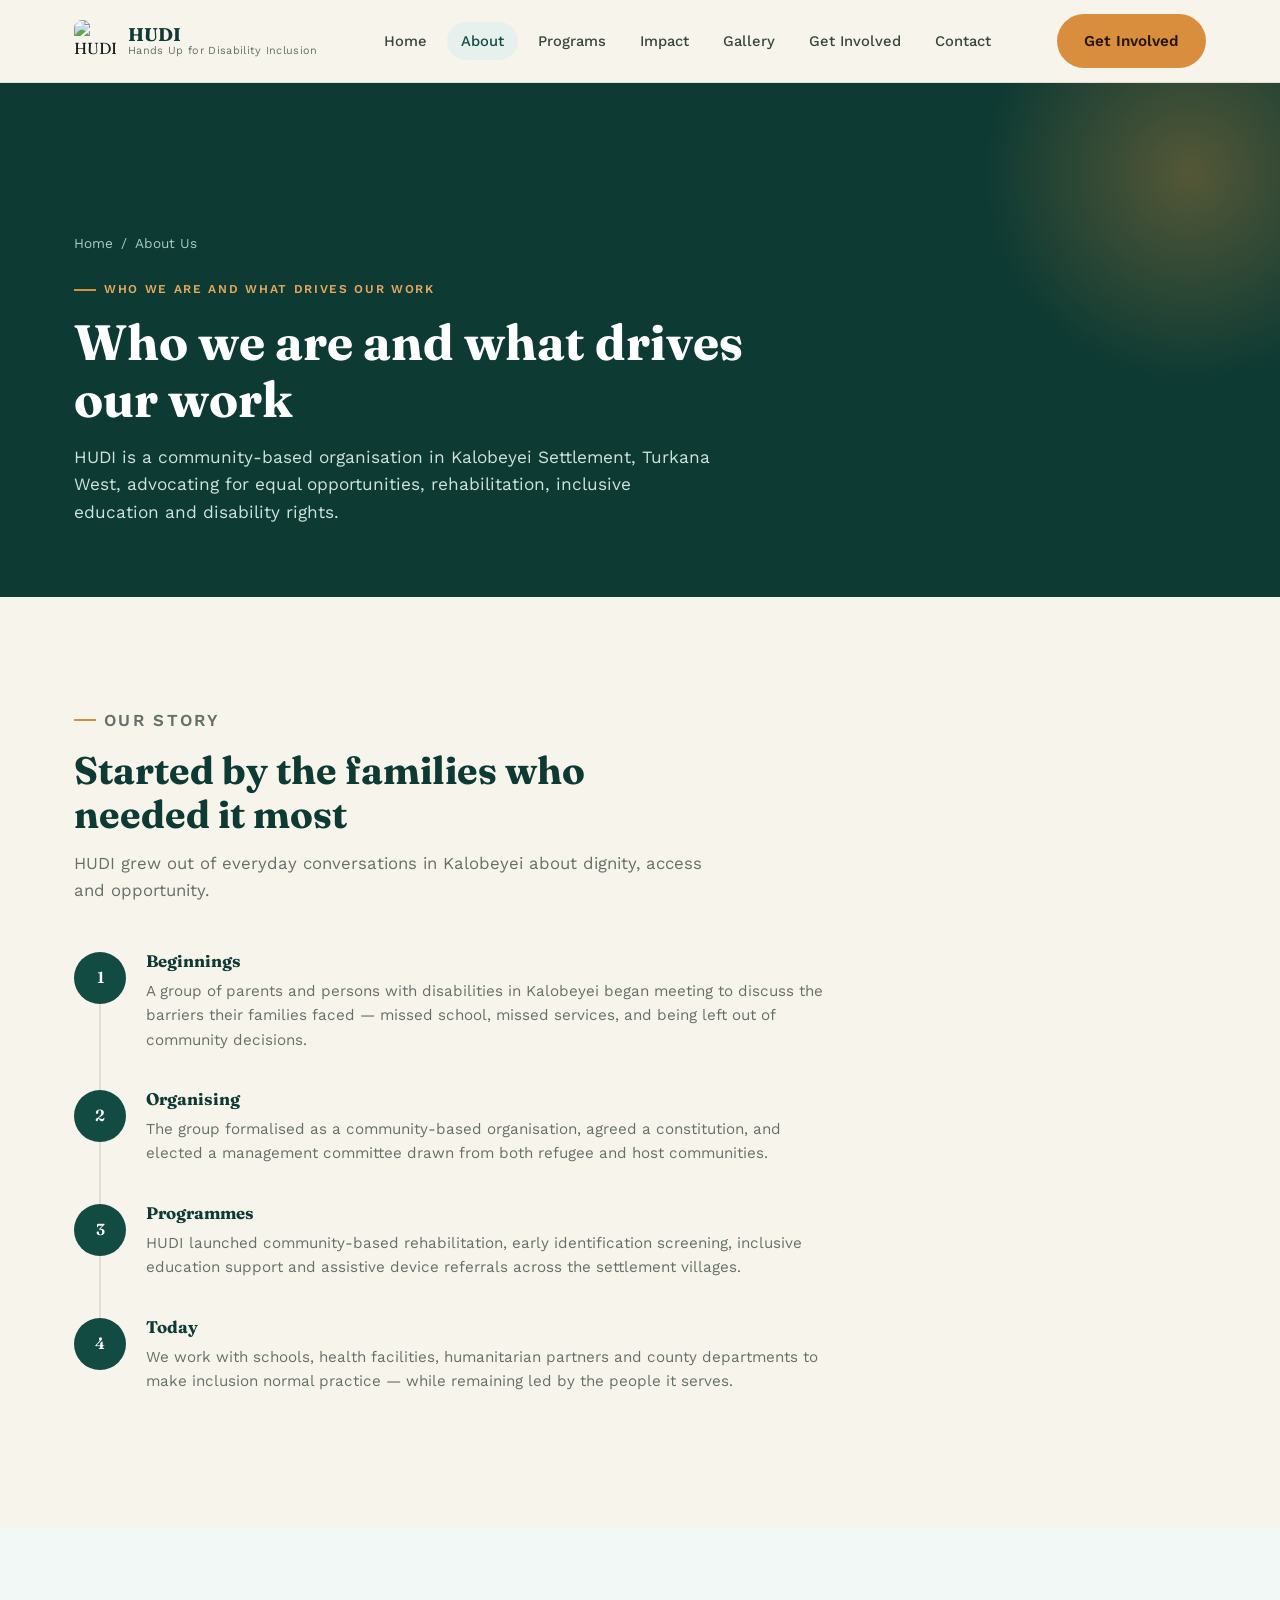
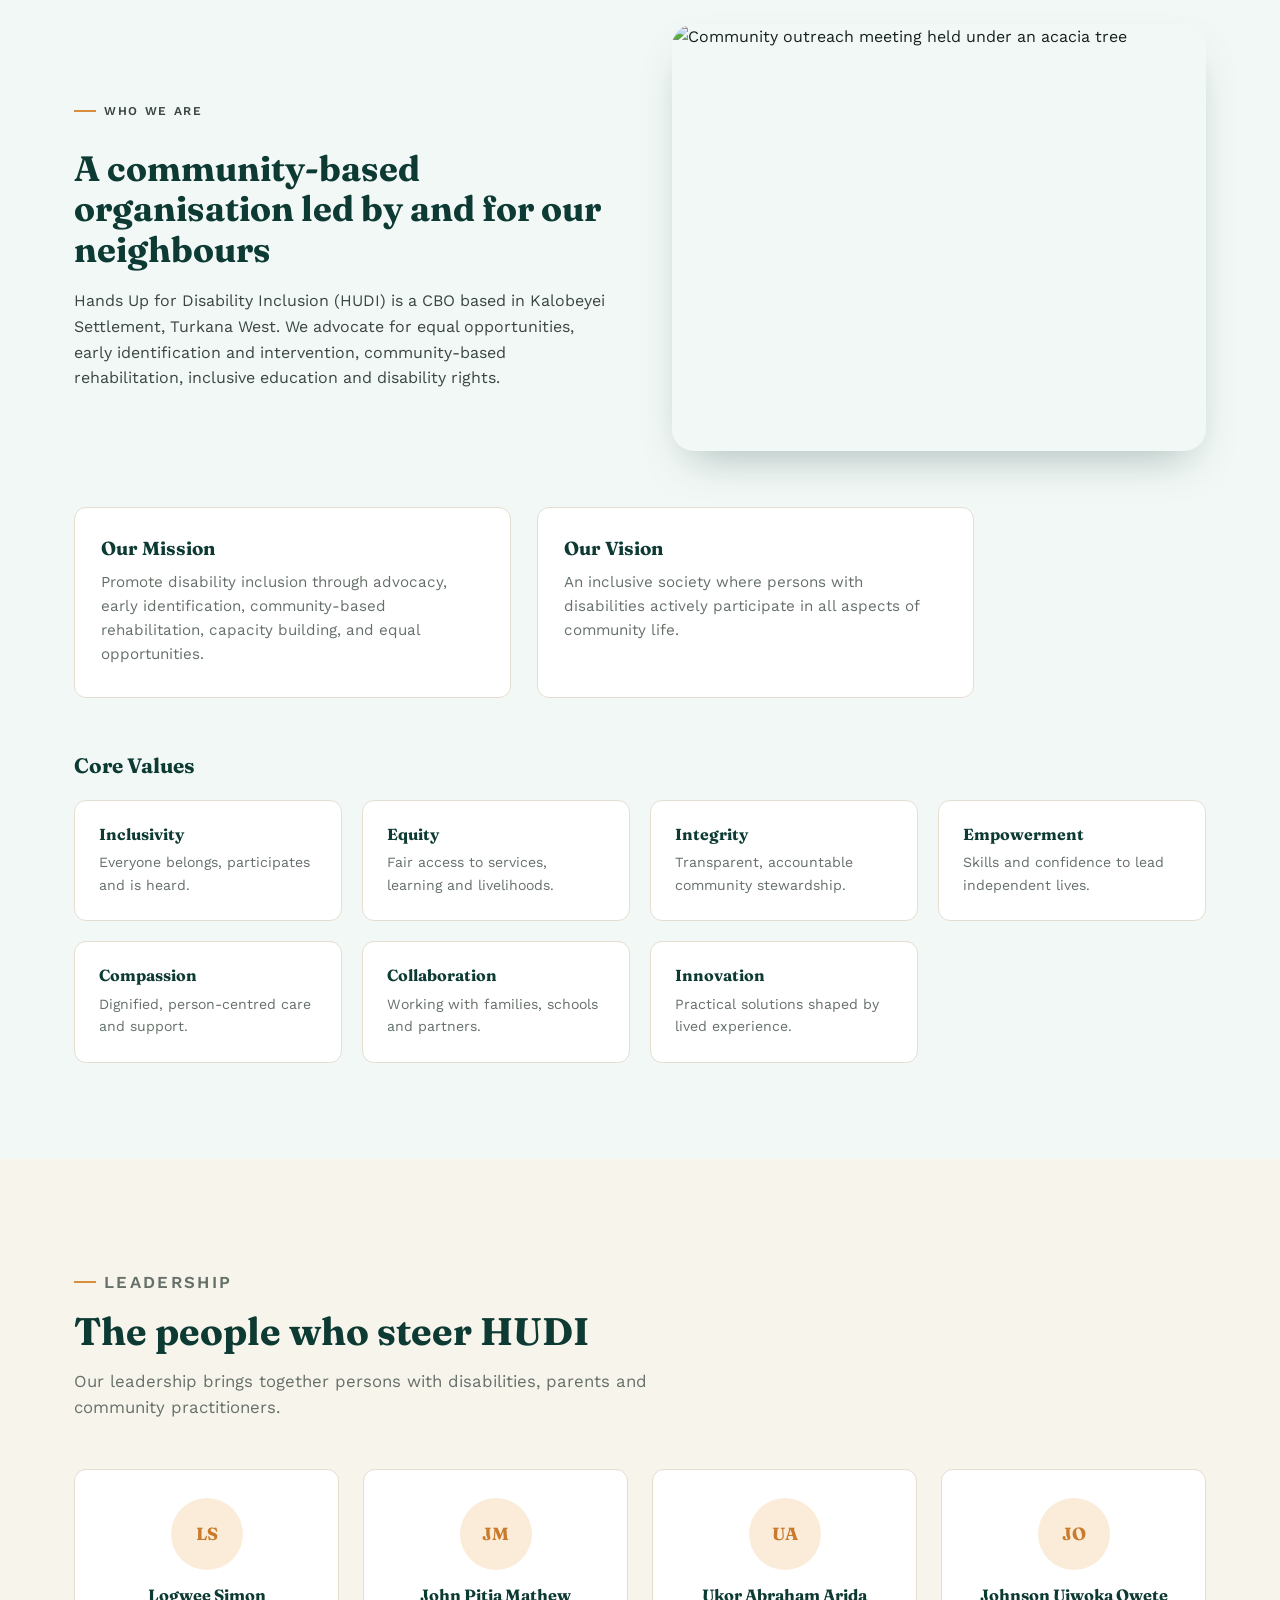
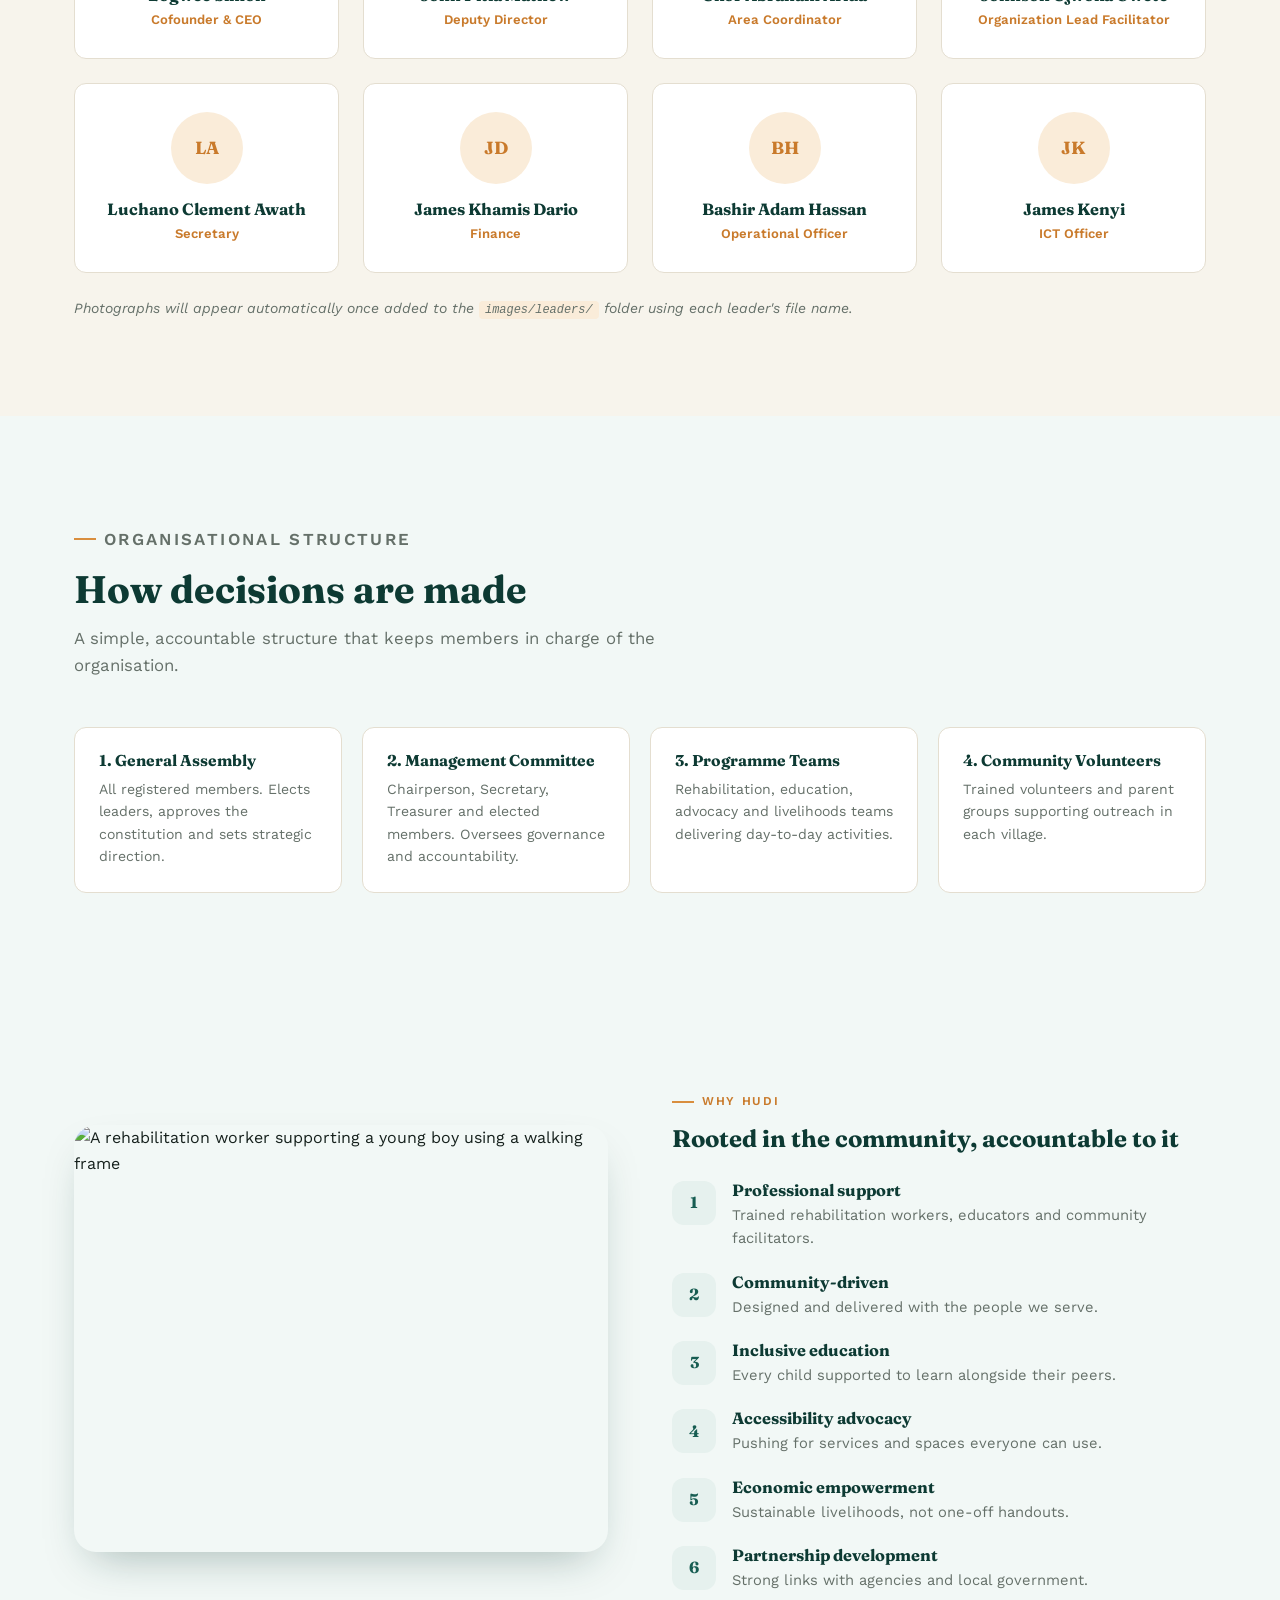
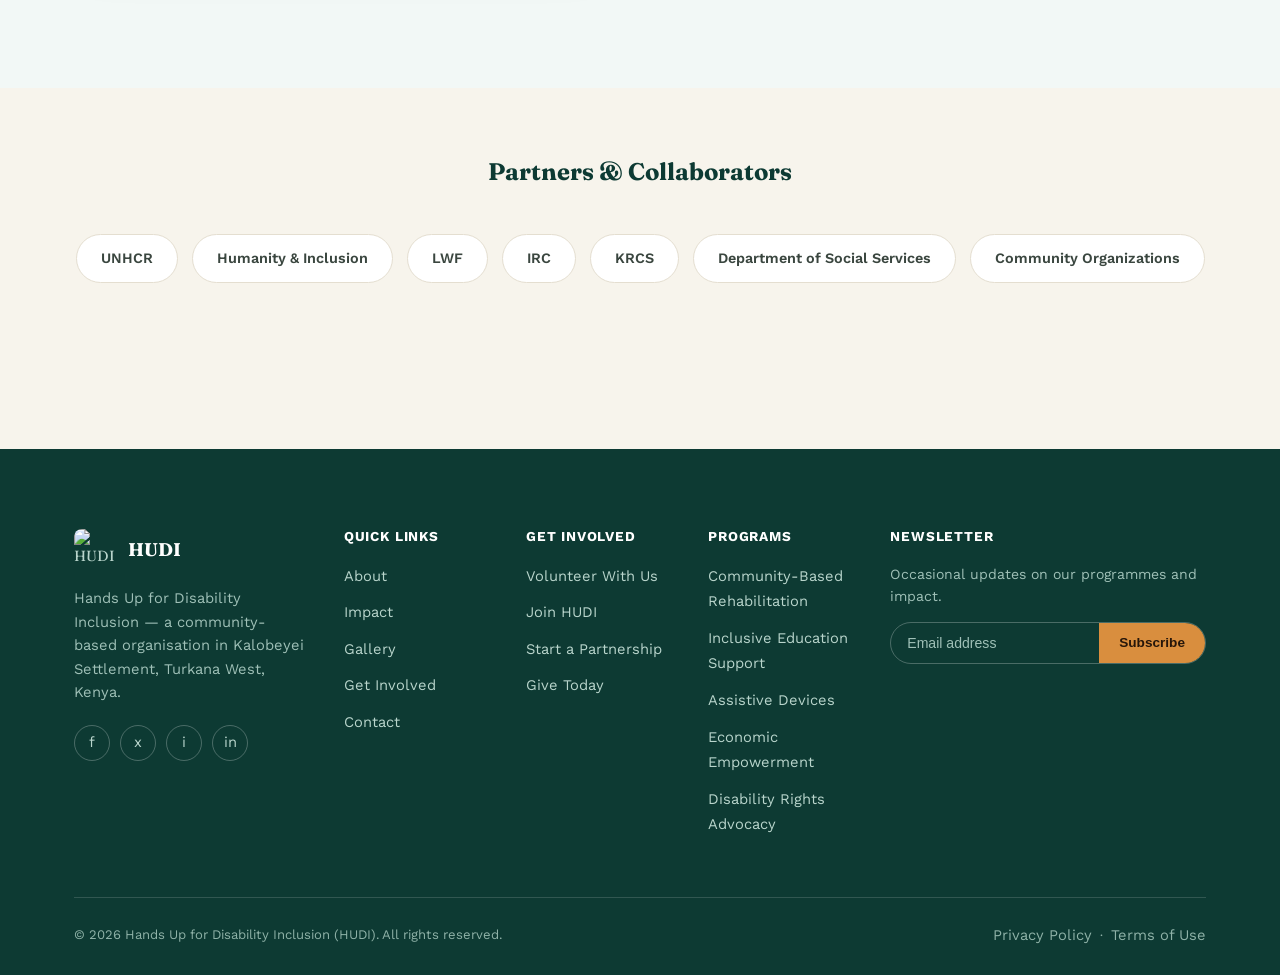
==== about.html @ 427b02ba "Build out Get Involved flow: dedicated Volunteer, Membership, Partnership and Donate pages - get-inv" ====
<!doctype html>
<html lang="en">
<head>
<meta charset="UTF-8">
<meta name="viewport" content="width=device-width, initial-scale=1">
<title>About HUDI — Disability Inclusion in Kalobeyei, Kenya</title>
<meta name="description" content="Learn about HUDI's mission, vision and core values as a community-based organisation advancing disability inclusion in Kalobeyei Settlement.">
<link rel="preconnect" href="https://fonts.googleapis.com">
<link href="https://fonts.googleapis.com/css2?family=Fraunces:opsz,wght@9..144,500;9..144,600;9..144,700&family=Work+Sans:wght@400;500;600;700&display=swap" rel="stylesheet">
<link rel="stylesheet" href="style.css">
</head>
<body>
<a class="skip-link" href="#main">Skip to main content</a>
<header class="site-header">
  <div class="header-inner">
    <a class="brand" href="index.html">
      <img src="https://hudicamp.vercel.app/assets/hudi-logo-new-DLjC5L_h.png" alt="HUDI logo">
      <span class="brand-text"><strong>HUDI</strong><span>Hands Up for Disability Inclusion</span></span>
    </a>
    <nav class="main-nav" aria-label="Primary">
      <ul>
        <li><a class="" href="index.html">Home</a></li>
<li><a class="active" href="about.html">About</a></li>
<li><a class="" href="programs.html">Programs</a></li>
<li><a class="" href="impact.html">Impact</a></li>
<li><a class="" href="gallery.html">Gallery</a></li>
<li><a class="" href="get-involved.html">Get Involved</a></li>
<li><a class="" href="contact.html">Contact</a></li>

      </ul>
    </nav>
    <div class="header-actions">
      <a class="btn btn-primary" href="contact.html">Get Involved</a>
      <button class="nav-toggle" aria-label="Toggle menu" aria-expanded="false">
        <span></span><span></span><span></span>
      </button>
    </div>
  </div>
</header>

<main id="main">

  <div class="page-header">
    <div class="container">
      <div class="breadcrumb"><a href="index.html">Home</a><span>/</span><span>About Us</span></div>
      <p class="eyebrow" style="color:#e6a75f;">Who we are and what drives our work</p>
      <h1>Who we are and what drives our work</h1>
      <p class="lead">HUDI is a community-based organisation in Kalobeyei Settlement, Turkana West, advocating for equal opportunities, rehabilitation, inclusive education and disability rights.</p>
    </div>
  </div>

  <section>
    <div class="container">
      <div class="section-head">
        <p class="eyebrow">Our Story</p>
        <h2>Started by the families who needed it most</h2>
        <p>HUDI grew out of everyday conversations in Kalobeyei about dignity, access and opportunity.</p>
      </div>
      <div class="timeline">
    <div class="timeline-item">
      <div class="timeline-num">1</div>
      <div class="timeline-body"><h4>Beginnings</h4><p>A group of parents and persons with disabilities in Kalobeyei began meeting to discuss the barriers their families faced — missed school, missed services, and being left out of community decisions.</p></div>
    </div>
    <div class="timeline-item">
      <div class="timeline-num">2</div>
      <div class="timeline-body"><h4>Organising</h4><p>The group formalised as a community-based organisation, agreed a constitution, and elected a management committee drawn from both refugee and host communities.</p></div>
    </div>
    <div class="timeline-item">
      <div class="timeline-num">3</div>
      <div class="timeline-body"><h4>Programmes</h4><p>HUDI launched community-based rehabilitation, early identification screening, inclusive education support and assistive device referrals across the settlement villages.</p></div>
    </div>
    <div class="timeline-item">
      <div class="timeline-num">4</div>
      <div class="timeline-body"><h4>Today</h4><p>We work with schools, health facilities, humanitarian partners and county departments to make inclusion normal practice — while remaining led by the people it serves.</p></div>
    </div></div>
    </div>
  </section>

  <section class="bg-cream-alt">
    <div class="container">
      <div class="split">
        <div class="split-body">
          <p class="eyebrow">Who We Are</p>
          <h2>A community-based organisation led by and for our neighbours</h2>
          <p>Hands Up for Disability Inclusion (HUDI) is a CBO based in Kalobeyei Settlement, Turkana West. We advocate for equal opportunities, early identification and intervention, community-based rehabilitation, inclusive education and disability rights.</p>
        </div>
        <div class="split-media">
          <img src="https://hudicamp.vercel.app/assets/gallery-1-c2JnebXK.jpg" alt="Community outreach meeting held under an acacia tree">
        </div>
      </div>

      <div class="card-grid" style="grid-template-columns:repeat(2,1fr);margin-top:56px;max-width:900px;">
        <div class="program-card"><h3>Our Mission</h3><p>Promote disability inclusion through advocacy, early identification, community-based rehabilitation, capacity building, and equal opportunities.</p></div>
        <div class="program-card"><h3>Our Vision</h3><p>An inclusive society where persons with disabilities actively participate in all aspects of community life.</p></div>
      </div>

      <div style="margin-top:56px;">
        <h3 style="font-size:1.3rem;margin-bottom:22px;">Core Values</h3>
        <div class="value-grid"><div class="value-card"><h4>Inclusivity</h4><p>Everyone belongs, participates and is heard.</p></div><div class="value-card"><h4>Equity</h4><p>Fair access to services, learning and livelihoods.</p></div><div class="value-card"><h4>Integrity</h4><p>Transparent, accountable community stewardship.</p></div><div class="value-card"><h4>Empowerment</h4><p>Skills and confidence to lead independent lives.</p></div><div class="value-card"><h4>Compassion</h4><p>Dignified, person-centred care and support.</p></div><div class="value-card"><h4>Collaboration</h4><p>Working with families, schools and partners.</p></div><div class="value-card"><h4>Innovation</h4><p>Practical solutions shaped by lived experience.</p></div></div>
      </div>
    </div>
  </section>

  <section>
    <div class="container">
      <div class="section-head">
        <p class="eyebrow">Leadership</p>
        <h2>The people who steer HUDI</h2>
        <p>Our leadership brings together persons with disabilities, parents and community practitioners.</p>
      </div>
      <div class="team-grid">
    <div class="team-card">
      <div class="team-avatar"><img src="images/leaders/logwee-simon.jpg" alt="Logwee Simon" onerror="this.style.display='none'"><span>LS</span></div>
      <h4>Logwee Simon</h4>
      <p class="role">Cofounder &amp; CEO</p>
    </div>
    <div class="team-card">
      <div class="team-avatar"><img src="images/leaders/john-pitia-mathew.jpg" alt="John Pitia Mathew" onerror="this.style.display='none'"><span>JM</span></div>
      <h4>John Pitia Mathew</h4>
      <p class="role">Deputy Director</p>
    </div>
    <div class="team-card">
      <div class="team-avatar"><img src="images/leaders/ukor-abraham-arida.jpg" alt="Ukor Abraham Arida" onerror="this.style.display='none'"><span>UA</span></div>
      <h4>Ukor Abraham Arida</h4>
      <p class="role">Area Coordinator</p>
    </div>
    <div class="team-card">
      <div class="team-avatar"><img src="images/leaders/johnson-ujwoka-owete.jpg" alt="Johnson Ujwoka Owete" onerror="this.style.display='none'"><span>JO</span></div>
      <h4>Johnson Ujwoka Owete</h4>
      <p class="role">Organization Lead Facilitator</p>
    </div>
    <div class="team-card">
      <div class="team-avatar"><img src="images/leaders/luchano-clement-awath.jpg" alt="Luchano Clement Awath" onerror="this.style.display='none'"><span>LA</span></div>
      <h4>Luchano Clement Awath</h4>
      <p class="role">Secretary</p>
    </div>
    <div class="team-card">
      <div class="team-avatar"><img src="images/leaders/james-khamis-dario.jpg" alt="James Khamis Dario" onerror="this.style.display='none'"><span>JD</span></div>
      <h4>James Khamis Dario</h4>
      <p class="role">Finance</p>
    </div>
    <div class="team-card">
      <div class="team-avatar"><img src="images/leaders/bashir-adam-hassan.jpg" alt="Bashir Adam Hassan" onerror="this.style.display='none'"><span>BH</span></div>
      <h4>Bashir Adam Hassan</h4>
      <p class="role">Operational Officer</p>
    </div>
    <div class="team-card">
      <div class="team-avatar"><img src="images/leaders/james-kenyi.jpg" alt="James Kenyi" onerror="this.style.display='none'"><span>JK</span></div>
      <h4>James Kenyi</h4>
      <p class="role">ICT Officer</p>
    </div></div>
      <p class="note">Photographs will appear automatically once added to the <code>images/leaders/</code> folder using each leader's file name.</p>
    </div>
  </section>

  <section class="bg-cream-alt">
    <div class="container">
      <div class="section-head">
        <p class="eyebrow">Organisational Structure</p>
        <h2>How decisions are made</h2>
        <p>A simple, accountable structure that keeps members in charge of the organisation.</p>
      </div>
      <div class="org-structure"><div class="org-card"><h4>1. General Assembly</h4><p>All registered members. Elects leaders, approves the constitution and sets strategic direction.</p></div><div class="org-card"><h4>2. Management Committee</h4><p>Chairperson, Secretary, Treasurer and elected members. Oversees governance and accountability.</p></div><div class="org-card"><h4>3. Programme Teams</h4><p>Rehabilitation, education, advocacy and livelihoods teams delivering day-to-day activities.</p></div><div class="org-card"><h4>4. Community Volunteers</h4><p>Trained volunteers and parent groups supporting outreach in each village.</p></div></div>
    </div>
  </section>

  
    <section class="bg-cream-alt">
      <div class="container">
        <div class="feature-split">
          <div class="split-media">
            <img src="https://hudicamp.vercel.app/assets/gallery-4-xkLLEdqH.jpg" alt="A rehabilitation worker supporting a young boy using a walking frame">
          </div>
          <div>
            <p class="eyebrow">Why HUDI</p>
            <h2>Rooted in the community, accountable to it</h2>
            <div class="feature-list">
        <div class="feature-item">
          <div class="feature-icon">1</div>
          <div><h4>Professional support</h4><p>Trained rehabilitation workers, educators and community facilitators.</p></div>
        </div>
        <div class="feature-item">
          <div class="feature-icon">2</div>
          <div><h4>Community-driven</h4><p>Designed and delivered with the people we serve.</p></div>
        </div>
        <div class="feature-item">
          <div class="feature-icon">3</div>
          <div><h4>Inclusive education</h4><p>Every child supported to learn alongside their peers.</p></div>
        </div>
        <div class="feature-item">
          <div class="feature-icon">4</div>
          <div><h4>Accessibility advocacy</h4><p>Pushing for services and spaces everyone can use.</p></div>
        </div>
        <div class="feature-item">
          <div class="feature-icon">5</div>
          <div><h4>Economic empowerment</h4><p>Sustainable livelihoods, not one-off handouts.</p></div>
        </div>
        <div class="feature-item">
          <div class="feature-icon">6</div>
          <div><h4>Partnership development</h4><p>Strong links with agencies and local government.</p></div>
        </div></div>
          </div>
        </div>
      </div>
    </section>
  
    <section class="section-tight ">
      <div class="container">
        <div class="section-head text-center">
          <h2 style="font-size:1.5rem;">Partners &amp; Collaborators</h2>
        </div>
        <div class="partner-strip"><div class="partner-chip">UNHCR</div><div class="partner-chip">Humanity & Inclusion</div><div class="partner-chip">LWF</div><div class="partner-chip">IRC</div><div class="partner-chip">KRCS</div><div class="partner-chip">Department of Social Services</div><div class="partner-chip">Community Organizations</div></div>
      </div>
    </section>

</main>
<footer class="site-footer">
  <div class="container">
    <div class="footer-grid">
      <div class="footer-brand">
        <a class="brand" href="index.html">
          <img src="https://hudicamp.vercel.app/assets/hudi-logo-new-DLjC5L_h.png" alt="HUDI logo">
          <span class="brand-text"><strong>HUDI</strong></span>
        </a>
        <p>Hands Up for Disability Inclusion — a community-based organisation in Kalobeyei Settlement, Turkana West, Kenya.</p>
        <div class="footer-social">
          <a href="contact.html" aria-label="Facebook">f</a>
          <a href="contact.html" aria-label="Twitter">x</a>
          <a href="contact.html" aria-label="Instagram">i</a>
          <a href="contact.html" aria-label="LinkedIn">in</a>
        </div>
      </div>
      <div>
        <h4>Quick Links</h4>
        <ul>
          <li><a href="about.html">About</a></li>
          <li><a href="impact.html">Impact</a></li>
          <li><a href="gallery.html">Gallery</a></li>
          <li><a href="get-involved.html">Get Involved</a></li>
          <li><a href="contact.html">Contact</a></li>
        </ul>
      </div>
      <div>
        <h4>Get Involved</h4>
        <ul>
          <li><a href="volunteer.html">Volunteer With Us</a></li>
          <li><a href="membership.html">Join HUDI</a></li>
          <li><a href="partnership.html">Start a Partnership</a></li>
          <li><a href="donate.html">Give Today</a></li>
        </ul>
      </div>
      <div>
        <h4>Programs</h4>
        <ul>
          <li><a href="programs.html">Community-Based Rehabilitation</a></li>
          <li><a href="programs.html">Inclusive Education Support</a></li>
          <li><a href="programs.html">Assistive Devices</a></li>
          <li><a href="programs.html">Economic Empowerment</a></li>
          <li><a href="programs.html">Disability Rights Advocacy</a></li>
        </ul>
      </div>
      <div>
        <h4>Newsletter</h4>
        <p style="font-size:.88rem;color:#9fc0b7;">Occasional updates on our programmes and impact.</p>
        <form class="newsletter-form" data-local-form>
          <input type="email" placeholder="Email address" required aria-label="Email address">
          <button type="submit">Subscribe</button>
        </form>
      </div>
    </div>
    <div class="footer-bottom">
      <span>&copy; 2026 Hands Up for Disability Inclusion (HUDI). All rights reserved.</span>
      <span><a href="#">Privacy Policy</a> &nbsp;·&nbsp; <a href="#">Terms of Use</a></span>
    </div>
  </div>
</footer>

<script src="main.js"></script>
</body>
</html>
---- style.css ----
/* ============================================================
   HUDI — Hands Up for Disability Inclusion
   Design tokens
   ============================================================ */
:root{
  --teal-900:#0d3a33;
  --teal-800:#124b42;
  --teal-700:#175d52;
  --teal-600:#1c7265;
  --teal-500:#238a79;
  --teal-100:#e6f1ee;
  --teal-50:#f2f8f6;

  --ochre-600:#c97a2b;
  --ochre-500:#d98e3e;
  --ochre-400:#e6a75f;
  --ochre-100:#faecd9;

  --ink-900:#16211d;
  --ink-700:#3a463f;
  --ink-500:#657069;
  --ink-300:#a9b3ac;

  --cream:#f7f4ec;
  --white:#ffffff;
  --line:#e4ded0;

  --radius-sm:6px;
  --radius-md:12px;
  --radius-lg:22px;

  --shadow-card:0 10px 30px -14px rgba(13,58,51,0.25);
  --shadow-pop:0 20px 45px -18px rgba(13,58,51,0.35);

  --font-display:'Fraunces', Georgia, serif;
  --font-body:'Work Sans', 'Segoe UI', sans-serif;
}

*,*::before,*::after{box-sizing:border-box;}
html{scroll-behavior:smooth;}
body{
  margin:0;
  font-family:var(--font-body);
  color:var(--ink-900);
  background:var(--cream);
  line-height:1.6;
  -webkit-font-smoothing:antialiased;
}
img{max-width:100%;display:block;}
a{color:inherit;text-decoration:none;}
ul{list-style:none;margin:0;padding:0;}
h1,h2,h3,h4{font-family:var(--font-display);margin:0;line-height:1.15;color:var(--teal-900);}
p{margin:0;}
.container{width:100%;max-width:1180px;margin:0 auto;padding:0 24px;}
.skip-link{
  position:absolute;left:-999px;top:0;background:var(--teal-900);color:#fff;
  padding:10px 16px;z-index:200;border-radius:0 0 8px 0;
}
.skip-link:focus{left:0;}

/* Eyebrow label */
.eyebrow{
  display:inline-flex;align-items:center;gap:8px;
  font-family:var(--font-body);
  font-size:.75rem;letter-spacing:.14em;text-transform:uppercase;
  color:var(--ochre-600);font-weight:600;margin-bottom:14px;
}
.eyebrow::before{content:"";width:22px;height:2px;background:var(--ochre-500);display:inline-block;}

/* Buttons */
.btn{
  display:inline-flex;align-items:center;justify-content:center;gap:8px;
  padding:14px 26px;border-radius:100px;font-weight:600;font-size:.95rem;
  border:1px solid transparent;cursor:pointer;transition:transform .18s ease, box-shadow .18s ease, background .18s ease;
}
.btn-primary{background:var(--ochre-500);color:#26160a;}
.btn-primary:hover{background:var(--ochre-600);transform:translateY(-2px);box-shadow:var(--shadow-card);}
.btn-outline{background:transparent;border-color:rgba(255,255,255,.55);color:#fff;}
.btn-outline:hover{background:rgba(255,255,255,.12);transform:translateY(-2px);}
.btn-outline-dark{background:transparent;border-color:var(--teal-700);color:var(--teal-800);}
.btn-outline-dark:hover{background:var(--teal-50);}
.btn-block{width:100%;}

/* ============================================================
   Header
   ============================================================ */
.site-header{
  position:sticky;top:0;z-index:100;
  background:rgba(247,244,236,.92);backdrop-filter:blur(8px);
  border-bottom:1px solid var(--line);
}
.header-inner{
  display:flex;align-items:center;justify-content:space-between;
  padding:14px 24px;max-width:1180px;margin:0 auto;
}
.brand{display:flex;align-items:center;gap:12px;font-family:var(--font-display);}
.brand img{width:42px;height:42px;object-fit:contain;border-radius:8px;}
.brand-text{display:flex;flex-direction:column;line-height:1.1;}
.brand-text strong{font-size:1.15rem;color:var(--teal-900);}
.brand-text span{font-size:.68rem;color:var(--ink-500);font-family:var(--font-body);letter-spacing:.03em;}

.main-nav ul{display:flex;gap:6px;}
.main-nav a{
  padding:10px 14px;border-radius:100px;font-size:.92rem;font-weight:500;color:var(--ink-700);
  transition:background .15s ease, color .15s ease;
}
.main-nav a:hover,.main-nav a.active{background:var(--teal-100);color:var(--teal-800);}

.header-actions{display:flex;align-items:center;gap:10px;}
.nav-toggle{display:none;background:none;border:none;cursor:pointer;padding:8px;}
.nav-toggle span{display:block;width:24px;height:2px;background:var(--teal-900);margin:5px 0;}

@media (max-width:920px){
  .main-nav{
    position:fixed;inset:0 0 0 auto;width:min(320px,84%);height:100vh;
    background:var(--teal-900);padding:100px 28px 28px;
    transform:translateX(100%);transition:transform .3s ease;
  }
  .main-nav.open{transform:translateX(0);}
  .main-nav ul{flex-direction:column;gap:4px;}
  .main-nav a{color:#eef4f2;display:block;}
  .main-nav a:hover,.main-nav a.active{background:rgba(255,255,255,.1);color:#fff;}
  .header-actions .btn-primary{display:none;}
  .nav-toggle{display:block;}
}

/* ============================================================
   Hero (home)
   ============================================================ */
.hero{position:relative;color:#fff;overflow:hidden;}
.hero-media{position:absolute;inset:0;}
.hero-media img{width:100%;height:100%;object-fit:cover;}
.hero-media::after{
  content:"";position:absolute;inset:0;
  background:linear-gradient(180deg,rgba(13,58,51,.78) 0%,rgba(13,58,51,.55) 45%,rgba(13,58,51,.92) 100%);
}
.hero-content{position:relative;padding:150px 24px 110px;max-width:1180px;margin:0 auto;}
.hero-location{
  display:inline-flex;align-items:center;gap:8px;font-size:.82rem;letter-spacing:.08em;text-transform:uppercase;
  background:rgba(255,255,255,.14);border:1px solid rgba(255,255,255,.3);padding:7px 16px;border-radius:100px;margin-bottom:26px;
}
.hero h1{font-size:clamp(2.4rem,5.2vw,4.1rem);color:#fff;max-width:760px;font-weight:600;}
.hero h1 .accent{color:var(--ochre-400);}
.hero p{margin-top:22px;max-width:560px;font-size:1.12rem;color:#dce8e4;}
.hero-cta{margin-top:36px;display:flex;gap:14px;flex-wrap:wrap;}

/* Page header (interior pages) */
.page-header{
  background:var(--teal-900);color:#fff;padding:150px 0 70px;position:relative;overflow:hidden;
}
.page-header::before{
  content:"";position:absolute;right:-120px;top:-120px;width:420px;height:420px;border-radius:50%;
  background:radial-gradient(circle,rgba(217,142,62,.35),transparent 70%);
}
.breadcrumb{display:flex;gap:8px;font-size:.85rem;color:#a9ccc4;margin-bottom:18px;}
.breadcrumb a{color:#a9ccc4;}
.breadcrumb a:hover{color:#fff;}
.page-header h1{color:#fff;font-size:clamp(2rem,4.2vw,3.1rem);max-width:760px;}
.page-header .lead{margin-top:16px;max-width:640px;color:#cfe3dd;font-size:1.08rem;}

/* ============================================================
   Sections
   ============================================================ */
section{padding:96px 0;}
.section-tight{padding:70px 0;}
.section-head{max-width:640px;margin-bottom:48px;}
.section-head h2{font-size:clamp(1.7rem,3vw,2.4rem);}
.section-head p{margin-top:14px;color:var(--ink-500);font-size:1.05rem;}
.bg-teal{background:var(--teal-900);color:#fff;}
.bg-teal .section-head h2{color:#fff;}
.bg-teal .section-head p{color:#bcd6ce;}
.bg-cream-alt{background:var(--teal-50);}

/* About split */
.split{display:grid;grid-template-columns:1fr 1fr;gap:64px;align-items:center;}
.split-media{border-radius:var(--radius-lg);overflow:hidden;box-shadow:var(--shadow-pop);}
.split-media img{width:100%;height:100%;object-fit:cover;aspect-ratio:4/3.2;}
.split-body h2{margin-top:14px;font-size:clamp(1.6rem,3vw,2.2rem);}
.split-body p{margin-top:18px;color:var(--ink-700);}
.check-list{margin-top:26px;display:flex;flex-direction:column;gap:14px;}
.check-list li{display:flex;gap:12px;align-items:flex-start;color:var(--ink-700);}
.check-list li::before{
  content:"✓";flex:none;width:24px;height:24px;border-radius:50%;background:var(--teal-100);color:var(--teal-700);
  display:flex;align-items:center;justify-content:center;font-size:.75rem;font-weight:700;margin-top:2px;
}
.split-body .btn{margin-top:30px;}
@media (max-width:860px){.split{grid-template-columns:1fr;gap:36px;}}

/* Program cards */
.card-grid{display:grid;grid-template-columns:repeat(auto-fill,minmax(280px,1fr));gap:26px;margin-top:10px;}
.program-card{
  background:#fff;border:1px solid var(--line);border-radius:var(--radius-md);padding:30px 26px;
  transition:transform .2s ease, box-shadow .2s ease;
}
.program-card:hover{transform:translateY(-6px);box-shadow:var(--shadow-card);}
.program-num{
  width:38px;height:38px;border-radius:10px;background:var(--ochre-100);color:var(--ochre-600);
  display:flex;align-items:center;justify-content:center;font-weight:700;font-family:var(--font-display);margin-bottom:18px;
}
.program-card h3{font-size:1.18rem;}
.program-card p{margin-top:10px;color:var(--ink-500);font-size:.95rem;}
.program-card .read-more{
  display:inline-flex;align-items:center;gap:6px;margin-top:18px;font-size:.85rem;font-weight:600;color:var(--teal-700);
}

/* Program detail (accordion-style block, used on /programs) */
.program-detail{
  background:#fff;border:1px solid var(--line);border-radius:var(--radius-lg);padding:36px;margin-bottom:22px;
}
.program-detail-head{display:flex;justify-content:space-between;align-items:flex-start;gap:20px;flex-wrap:wrap;}
.program-detail h3{font-size:1.4rem;}
.program-detail .tagline{color:var(--ink-500);margin-top:6px;}
.program-detail .desc{margin-top:18px;color:var(--ink-700);max-width:760px;}
.detail-grid{display:grid;grid-template-columns:repeat(3,1fr);gap:26px;margin-top:28px;}
.detail-col h4{font-size:.8rem;text-transform:uppercase;letter-spacing:.08em;color:var(--teal-700);margin-bottom:12px;}
.detail-col ul{display:flex;flex-direction:column;gap:8px;}
.detail-col li{font-size:.92rem;color:var(--ink-700);padding-left:16px;position:relative;}
.detail-col li::before{content:"–";position:absolute;left:0;color:var(--ochre-500);}
.impact-box{background:var(--teal-50);border-radius:var(--radius-sm);padding:16px 18px;margin-top:8px;font-size:.92rem;color:var(--teal-800);}
@media (max-width:760px){.detail-grid{grid-template-columns:1fr;}}

/* Stats */
.stats-grid{display:grid;grid-template-columns:repeat(4,1fr);gap:24px;text-align:center;}
.stat-card{padding:30px 16px;}
.stat-card .num{font-family:var(--font-display);font-size:clamp(2.2rem,4vw,3.2rem);color:var(--ochre-400);font-weight:600;}
.stat-card .label{margin-top:8px;color:#cfe3dd;font-size:.92rem;letter-spacing:.02em;}
@media (max-width:760px){.stats-grid{grid-template-columns:repeat(2,1fr);}}

/* Success story */
.story{
  display:grid;grid-template-columns:.85fr 1.15fr;gap:0;background:#fff;border-radius:var(--radius-lg);overflow:hidden;box-shadow:var(--shadow-card);
}
.story-media img{width:100%;height:100%;object-fit:cover;}
.story-body{padding:52px;display:flex;flex-direction:column;justify-content:center;}
.story-body blockquote{font-family:var(--font-display);font-size:1.5rem;color:var(--teal-900);line-height:1.3;margin:16px 0 20px;}
.story-body p.text{color:var(--ink-700);}
.story-body .who{margin-top:20px;font-size:.88rem;color:var(--ink-500);font-weight:600;}
@media (max-width:820px){.story{grid-template-columns:1fr;}.story-media img{aspect-ratio:16/9;}.story-body{padding:34px;}}

/* Why HUDI feature list */
.feature-split{display:grid;grid-template-columns:1fr 1fr;gap:64px;align-items:center;}
.feature-list{display:flex;flex-direction:column;gap:22px;margin-top:28px;}
.feature-item{display:flex;gap:16px;}
.feature-icon{
  flex:none;width:44px;height:44px;border-radius:12px;background:var(--teal-100);color:var(--teal-700);
  display:flex;align-items:center;justify-content:center;font-weight:700;font-family:var(--font-display);
}
.feature-item h4{font-size:1.02rem;color:var(--teal-900);}
.feature-item p{color:var(--ink-500);font-size:.92rem;margin-top:4px;}
@media (max-width:860px){.feature-split{grid-template-columns:1fr;gap:34px;}}

/* Testimonials */
.testimonial-slider{position:relative;max-width:760px;margin:0 auto;text-align:center;}
.testimonial-slide{display:none;}
.testimonial-slide.active{display:block;animation:fadeUp .5s ease;}
@keyframes fadeUp{from{opacity:0;transform:translateY(10px);}to{opacity:1;transform:translateY(0);}}
.testimonial-slide blockquote{font-family:var(--font-display);font-size:1.4rem;color:var(--teal-900);line-height:1.4;}
.testimonial-slide .who{margin-top:18px;color:var(--ochre-600);font-weight:600;font-size:.92rem;}
.testimonial-slide .who span{color:var(--ink-500);font-weight:400;}
.slider-controls{display:flex;justify-content:center;gap:16px;margin-top:36px;}
.slider-controls button{
  border:1px solid var(--line);background:#fff;border-radius:100px;padding:10px 22px;font-size:.85rem;font-weight:600;
  cursor:pointer;color:var(--teal-800);
}
.slider-controls button:hover{background:var(--teal-100);}

/* Partners */
.partner-strip{display:flex;flex-wrap:wrap;gap:14px;justify-content:center;}
.partner-chip{
  padding:12px 24px;border:1px solid var(--line);border-radius:100px;font-weight:600;font-size:.9rem;color:var(--ink-700);
  background:#fff;
}

/* Get involved cards */
.involve-grid{display:grid;grid-template-columns:repeat(4,1fr);gap:22px;}
.involve-card{
  background:#fff;border:1px solid var(--line);border-radius:var(--radius-md);padding:30px 24px;display:flex;flex-direction:column;
  gap:14px;
}
.involve-card h3{font-size:1.1rem;}
.involve-card p{color:var(--ink-500);font-size:.92rem;flex:1;}
@media (max-width:920px){.involve-grid{grid-template-columns:repeat(2,1fr);}}
@media (max-width:560px){.involve-grid{grid-template-columns:1fr;}}

/* News cards */
.news-grid{display:grid;grid-template-columns:repeat(3,1fr);gap:28px;}
.news-card{background:#fff;border:1px solid var(--line);border-radius:var(--radius-md);overflow:hidden;}
.news-card img{aspect-ratio:16/10;object-fit:cover;}
.news-body{padding:24px;}
.news-meta{display:flex;gap:10px;font-size:.78rem;color:var(--ochre-600);font-weight:600;text-transform:uppercase;letter-spacing:.04em;}
.news-meta .dot{color:var(--ink-300);}
.news-card h3{font-size:1.12rem;margin-top:12px;}
.news-card p{color:var(--ink-500);font-size:.92rem;margin-top:10px;}
.news-card .read-more{display:inline-block;margin-top:16px;font-weight:600;font-size:.85rem;color:var(--teal-700);}
@media (max-width:920px){.news-grid{grid-template-columns:1fr 1fr;}}
@media (max-width:620px){.news-grid{grid-template-columns:1fr;}}

/* CTA band */
.cta-band{
  background:linear-gradient(120deg,var(--teal-800),var(--teal-900));color:#fff;text-align:center;padding:80px 24px;
  border-radius:var(--radius-lg);margin:0 24px;max-width:1132px;margin:0 auto;
}
.cta-band h2{color:#fff;font-size:clamp(1.7rem,3.4vw,2.4rem);max-width:640px;margin:0 auto;}
.cta-band p{margin-top:16px;color:#cfe3dd;max-width:520px;margin-left:auto;margin-right:auto;}
.cta-actions{display:flex;justify-content:center;gap:14px;margin-top:30px;flex-wrap:wrap;}

/* Footer */
.site-footer{background:var(--teal-900);color:#cfe3dd;padding:80px 0 28px;margin-top:96px;}
.footer-grid{display:grid;grid-template-columns:1.6fr 1fr 1fr 1fr 1.2fr;gap:36px;}
.footer-brand .brand-text strong{color:#fff;}
.footer-brand .brand-text span{color:#9fc0b7;}
.footer-brand p{margin-top:16px;font-size:.92rem;color:#9fc0b7;max-width:280px;}
.footer-social{display:flex;gap:10px;margin-top:20px;}
.footer-social a{
  width:36px;height:36px;border-radius:50%;border:1px solid rgba(255,255,255,.25);
  display:flex;align-items:center;justify-content:center;font-size:.8rem;
}
.footer-social a:hover{background:rgba(255,255,255,.12);}
.site-footer h4{color:#fff;font-family:var(--font-body);font-size:.85rem;text-transform:uppercase;letter-spacing:.06em;margin-bottom:18px;}
.site-footer ul{display:flex;flex-direction:column;gap:11px;}
.site-footer a{font-size:.92rem;color:#b9d5cc;}
.site-footer a:hover{color:#fff;}
.newsletter-form{display:flex;margin-top:14px;border:1px solid rgba(255,255,255,.25);border-radius:100px;overflow:hidden;}
.newsletter-form input{
  flex:1;border:none;background:transparent;padding:12px 16px;color:#fff;font-size:.88rem;outline:none;
}
.newsletter-form input::placeholder{color:#9fc0b7;}
.newsletter-form button{border:none;background:var(--ochre-500);color:#26160a;padding:0 20px;font-weight:600;cursor:pointer;font-size:.85rem;}
.footer-bottom{
  margin-top:60px;padding-top:26px;border-top:1px solid rgba(255,255,255,.15);
  display:flex;justify-content:space-between;flex-wrap:wrap;gap:12px;font-size:.82rem;color:#8fb2a8;
}
.footer-bottom a{color:#8fb2a8;}
.footer-bottom a:hover{color:#fff;}
@media (max-width:920px){.footer-grid{grid-template-columns:1fr 1fr;}}
@media (max-width:560px){.footer-grid{grid-template-columns:1fr;}}

/* ============================================================
   About page specifics
   ============================================================ */
.timeline{display:flex;flex-direction:column;gap:0;max-width:760px;}
.timeline-item{display:grid;grid-template-columns:52px 1fr;gap:20px;padding-bottom:38px;position:relative;}
.timeline-item::before{
  content:"";position:absolute;left:25px;top:52px;bottom:0;width:2px;background:var(--line);
}
.timeline-item:last-child::before{display:none;}
.timeline-num{
  width:52px;height:52px;border-radius:50%;background:var(--teal-800);color:#fff;display:flex;align-items:center;
  justify-content:center;font-family:var(--font-display);font-weight:600;flex:none;
}
.timeline-body h4{font-size:1.05rem;color:var(--teal-900);}
.timeline-body p{margin-top:8px;color:var(--ink-500);font-size:.95rem;}

.value-grid{display:grid;grid-template-columns:repeat(4,1fr);gap:20px;}
.value-card{background:#fff;border:1px solid var(--line);border-radius:var(--radius-md);padding:24px;text-align:left;}
.value-card h4{font-size:1rem;color:var(--teal-900);}
.value-card p{margin-top:8px;font-size:.88rem;color:var(--ink-500);}
@media (max-width:920px){.value-grid{grid-template-columns:1fr 1fr;}}
@media (max-width:560px){.value-grid{grid-template-columns:1fr;}}

.team-grid{display:grid;grid-template-columns:repeat(auto-fill,minmax(220px,1fr));gap:24px;}
.team-card{background:#fff;border:1px solid var(--line);border-radius:var(--radius-md);padding:28px;text-align:center;}
.team-avatar{
  position:relative;overflow:hidden;
  width:72px;height:72px;border-radius:50%;background:var(--ochre-100);color:var(--ochre-600);
  display:flex;align-items:center;justify-content:center;font-family:var(--font-display);font-weight:700;
  margin:0 auto 16px;font-size:1.1rem;
}
.team-avatar img{position:absolute;inset:0;width:100%;height:100%;object-fit:cover;border-radius:50%;}
.team-card h4{font-size:1.02rem;}
.team-card .role{color:var(--ochre-600);font-size:.82rem;font-weight:600;margin-top:4px;}
.team-card p{margin-top:12px;color:var(--ink-500);font-size:.88rem;}
.note{font-size:.88rem;color:var(--ink-500);margin-top:24px;font-style:italic;}
.note code{background:var(--ochre-100);padding:2px 6px;border-radius:4px;font-size:.85em;}
@media (max-width:560px){.team-grid{grid-template-columns:1fr;}}

.org-structure{display:grid;grid-template-columns:repeat(4,1fr);gap:20px;}
.org-card{background:#fff;border:1px solid var(--line);border-radius:var(--radius-md);padding:24px;}
.org-card h4{font-size:.98rem;color:var(--teal-900);}
.org-card p{margin-top:8px;font-size:.88rem;color:var(--ink-500);}
@media (max-width:920px){.org-structure{grid-template-columns:1fr 1fr;}}
@media (max-width:560px){.org-structure{grid-template-columns:1fr;}}

/* ============================================================
   Impact page specifics
   ============================================================ */
.story-grid{display:grid;grid-template-columns:repeat(3,1fr);gap:24px;}
.story-card{background:#fff;border:1px solid var(--line);border-radius:var(--radius-md);padding:28px;}
.story-card h3{font-size:1.08rem;}
.story-card p{margin-top:10px;color:var(--ink-500);font-size:.92rem;}
@media (max-width:820px){.story-grid{grid-template-columns:1fr;}}

.future-list{margin-top:26px;display:flex;flex-direction:column;gap:12px;max-width:640px;}
.future-list li{
  display:flex;gap:12px;align-items:flex-start;background:#fff;border:1px solid var(--line);border-radius:var(--radius-sm);
  padding:14px 18px;font-size:.94rem;color:var(--ink-700);
}
.future-list li::before{content:"→";color:var(--ochre-500);font-weight:700;}

/* ============================================================
   Gallery
   ============================================================ */
.filter-row{display:flex;gap:10px;flex-wrap:wrap;margin-bottom:34px;}
.filter-btn{
  padding:10px 20px;border-radius:100px;border:1px solid var(--line);background:#fff;font-size:.86rem;font-weight:600;
  color:var(--ink-700);cursor:pointer;
}
.filter-btn:hover{background:var(--teal-100);}
.filter-btn.active{background:var(--teal-800);color:#fff;border-color:var(--teal-800);}
.gallery-grid{display:grid;grid-template-columns:repeat(3,1fr);gap:20px;}
.gallery-item{position:relative;border-radius:var(--radius-md);overflow:hidden;cursor:pointer;aspect-ratio:4/3.3;}
.gallery-item img{width:100%;height:100%;object-fit:cover;transition:transform .35s ease;}
.gallery-item:hover img{transform:scale(1.06);}
.gallery-tag{
  position:absolute;left:14px;bottom:14px;background:rgba(13,58,51,.85);color:#fff;padding:6px 14px;border-radius:100px;
  font-size:.78rem;font-weight:600;
}
@media (max-width:820px){.gallery-grid{grid-template-columns:1fr 1fr;}}
@media (max-width:520px){.gallery-grid{grid-template-columns:1fr;}}

/* ============================================================
   Contact page
   ============================================================ */
.contact-grid{display:grid;grid-template-columns:.85fr 1.15fr;gap:60px;}
.contact-info-list{display:flex;flex-direction:column;gap:26px;margin-top:30px;}
.contact-info-item{display:flex;gap:16px;}
.contact-info-item h4{font-size:.95rem;color:var(--teal-900);}
.contact-info-item p{margin-top:6px;color:var(--ink-500);font-size:.92rem;}
.contact-map{margin-top:32px;border-radius:var(--radius-md);overflow:hidden;border:1px solid var(--line);}
.contact-map iframe{width:100%;height:260px;border:0;display:block;}
.contact-form{background:#fff;border:1px solid var(--line);border-radius:var(--radius-lg);padding:40px;}
.form-row{display:grid;grid-template-columns:1fr 1fr;gap:18px;}
.field{margin-bottom:20px;}
.field label{display:block;font-size:.85rem;font-weight:600;color:var(--teal-900);margin-bottom:8px;}
.field input,.field textarea{
  width:100%;padding:13px 16px;border:1px solid var(--line);border-radius:var(--radius-sm);font-family:var(--font-body);
  font-size:.94rem;background:var(--cream);outline:none;transition:border-color .15s ease;
}
.field input:focus,.field textarea:focus{border-color:var(--teal-600);}
.field textarea{resize:vertical;min-height:130px;}
.field select{
  width:100%;padding:13px 16px;border:1px solid var(--line);border-radius:var(--radius-sm);font-family:var(--font-body);
  font-size:.94rem;background:var(--cream);outline:none;transition:border-color .15s ease;appearance:auto;
}
.field select:focus{border-color:var(--teal-600);}
.field input[type="file"]{padding:11px 14px;background:var(--white);cursor:pointer;}
.field-hint{margin-top:6px;font-size:.8rem;color:var(--ink-300);}
.field-checkbox{display:flex;align-items:flex-start;gap:10px;margin-bottom:20px;}
.field-checkbox input{width:auto;margin-top:4px;accent-color:var(--teal-600);}
.field-checkbox label{font-size:.88rem;color:var(--ink-700);font-weight:500;}
@media (max-width:920px){.contact-grid{grid-template-columns:1fr;}}
@media (max-width:560px){.form-row{grid-template-columns:1fr;}.contact-form{padding:26px;}}

.form-note{margin-top:16px;font-size:.85rem;color:var(--ink-500);display:none;}
.form-note.show{display:block;background:var(--teal-50);border:1px solid var(--teal-100);border-radius:var(--radius-sm);padding:14px 16px;color:var(--teal-800);font-weight:500;}

/* Explainer cards — auto-wrapping variant of value-card for any card count */
.explainer-grid{display:grid;grid-template-columns:repeat(auto-fit,minmax(230px,1fr));gap:20px;}
.explainer-card{background:#fff;border:1px solid var(--line);border-radius:var(--radius-md);padding:26px;}
.explainer-card h4{font-size:1.02rem;color:var(--teal-900);}
.explainer-card p{margin-top:10px;font-size:.9rem;color:var(--ink-500);}
.explainer-card ul{margin-top:10px;padding-left:18px;font-size:.9rem;color:var(--ink-500);}
.explainer-card ul li{margin-top:4px;}

/* Info / callout box (fee info, coming-soon donation notice, etc.) */
.info-box{background:var(--teal-50);border:1px solid var(--teal-100);border-left:4px solid var(--teal-600);border-radius:var(--radius-md);padding:26px 28px;}
.info-box h4{color:var(--teal-900);font-size:1rem;}
.info-box p{margin-top:8px;font-size:.92rem;color:var(--ink-700);}
.info-box p+p{margin-top:10px;}

/* Donation cause cards */
.cause-grid{display:grid;grid-template-columns:repeat(auto-fit,minmax(240px,1fr));gap:22px;}
.cause-card{background:#fff;border:1px solid var(--line);border-radius:var(--radius-md);padding:26px;display:flex;flex-direction:column;gap:10px;}
.cause-card .feature-icon{margin-bottom:4px;}
.cause-card h4{font-size:1.02rem;color:var(--teal-900);}
.cause-card p{font-size:.9rem;color:var(--ink-500);flex:1;}

/* Payment gateway placeholders — ready to wire up later */
.gateway-grid{display:grid;grid-template-columns:repeat(auto-fit,minmax(150px,1fr));gap:14px;margin-top:20px;}
.gateway-btn{
  position:relative;display:flex;align-items:center;justify-content:center;gap:8px;
  padding:16px 14px;border:1px dashed var(--line);border-radius:var(--radius-sm);background:#fff;
  color:var(--ink-300);font-weight:600;font-size:.92rem;cursor:not-allowed;
}
.gateway-btn .badge{
  position:absolute;top:-9px;right:10px;background:var(--ochre-500);color:#fff;font-size:.65rem;
  font-weight:700;letter-spacing:.03em;padding:2px 8px;border-radius:20px;text-transform:uppercase;
}

/* utility */
.text-center{text-align:center;margin-left:auto;margin-right:auto;}
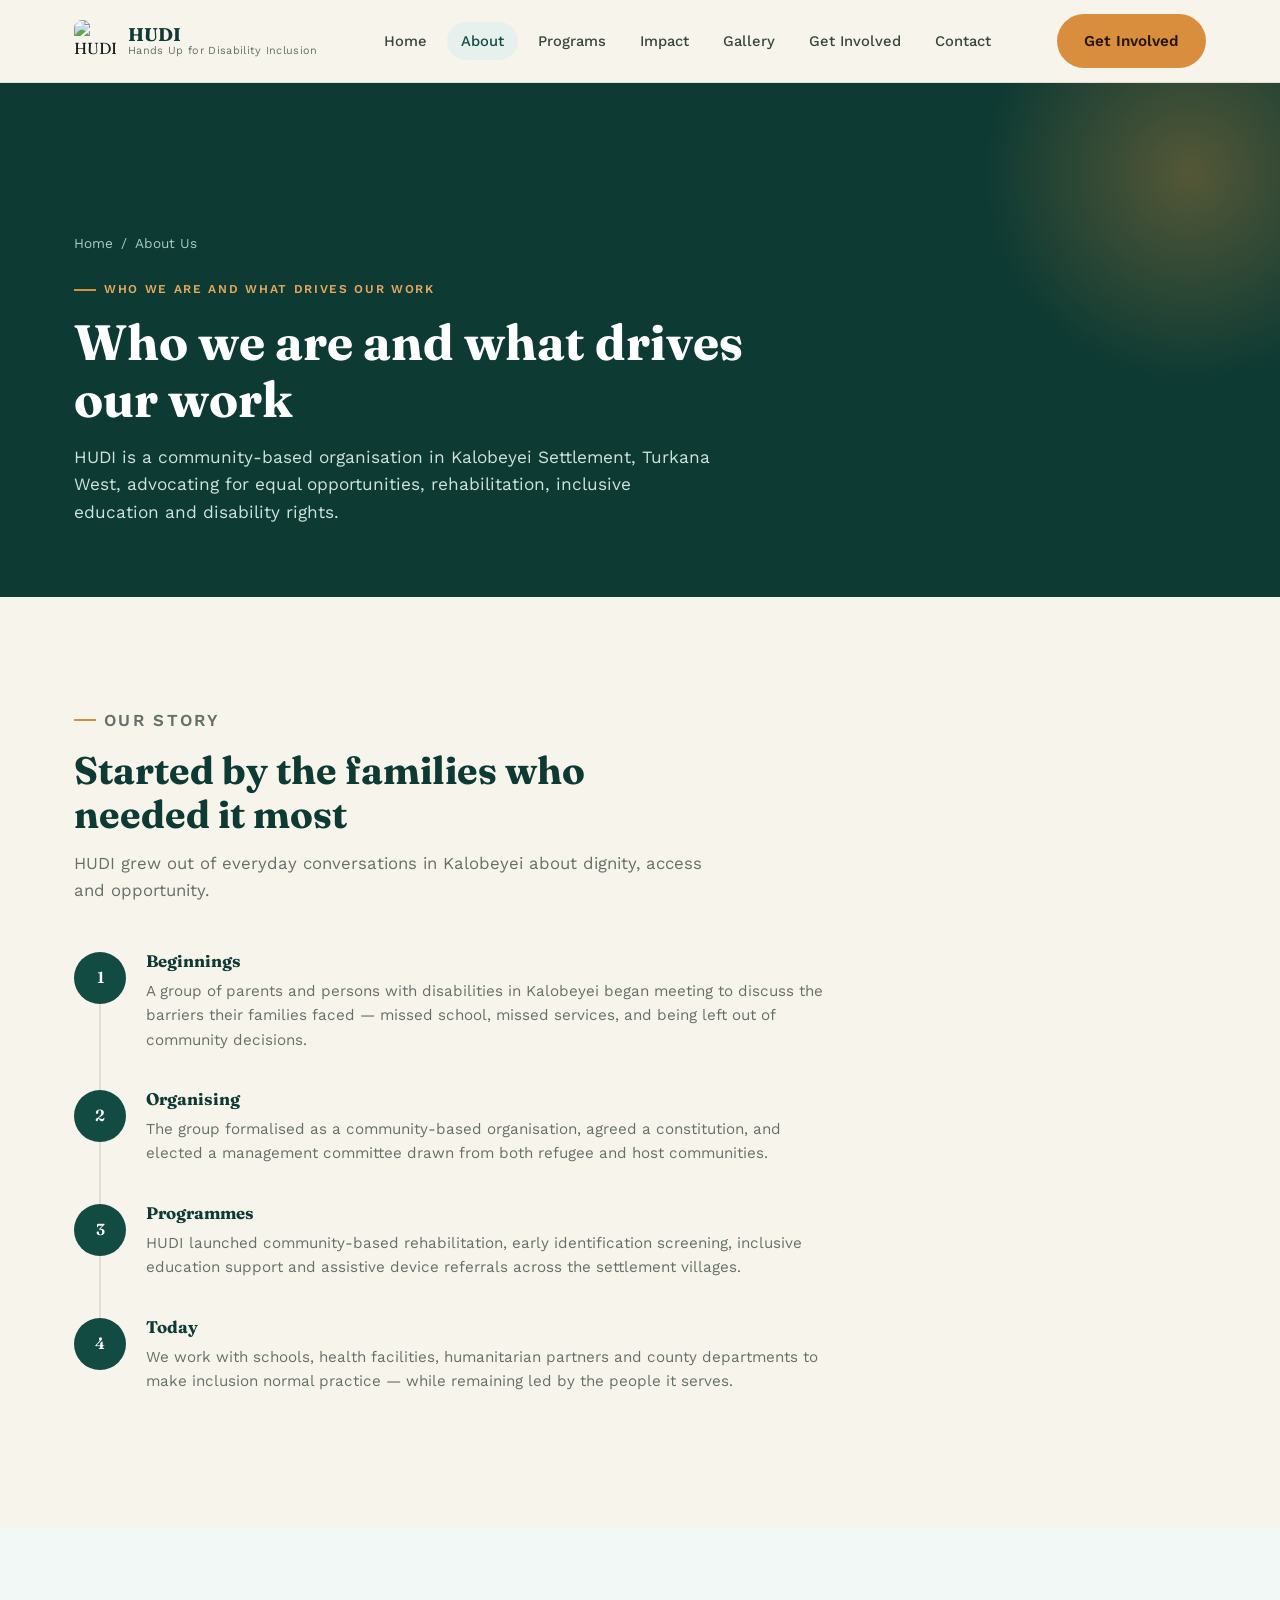
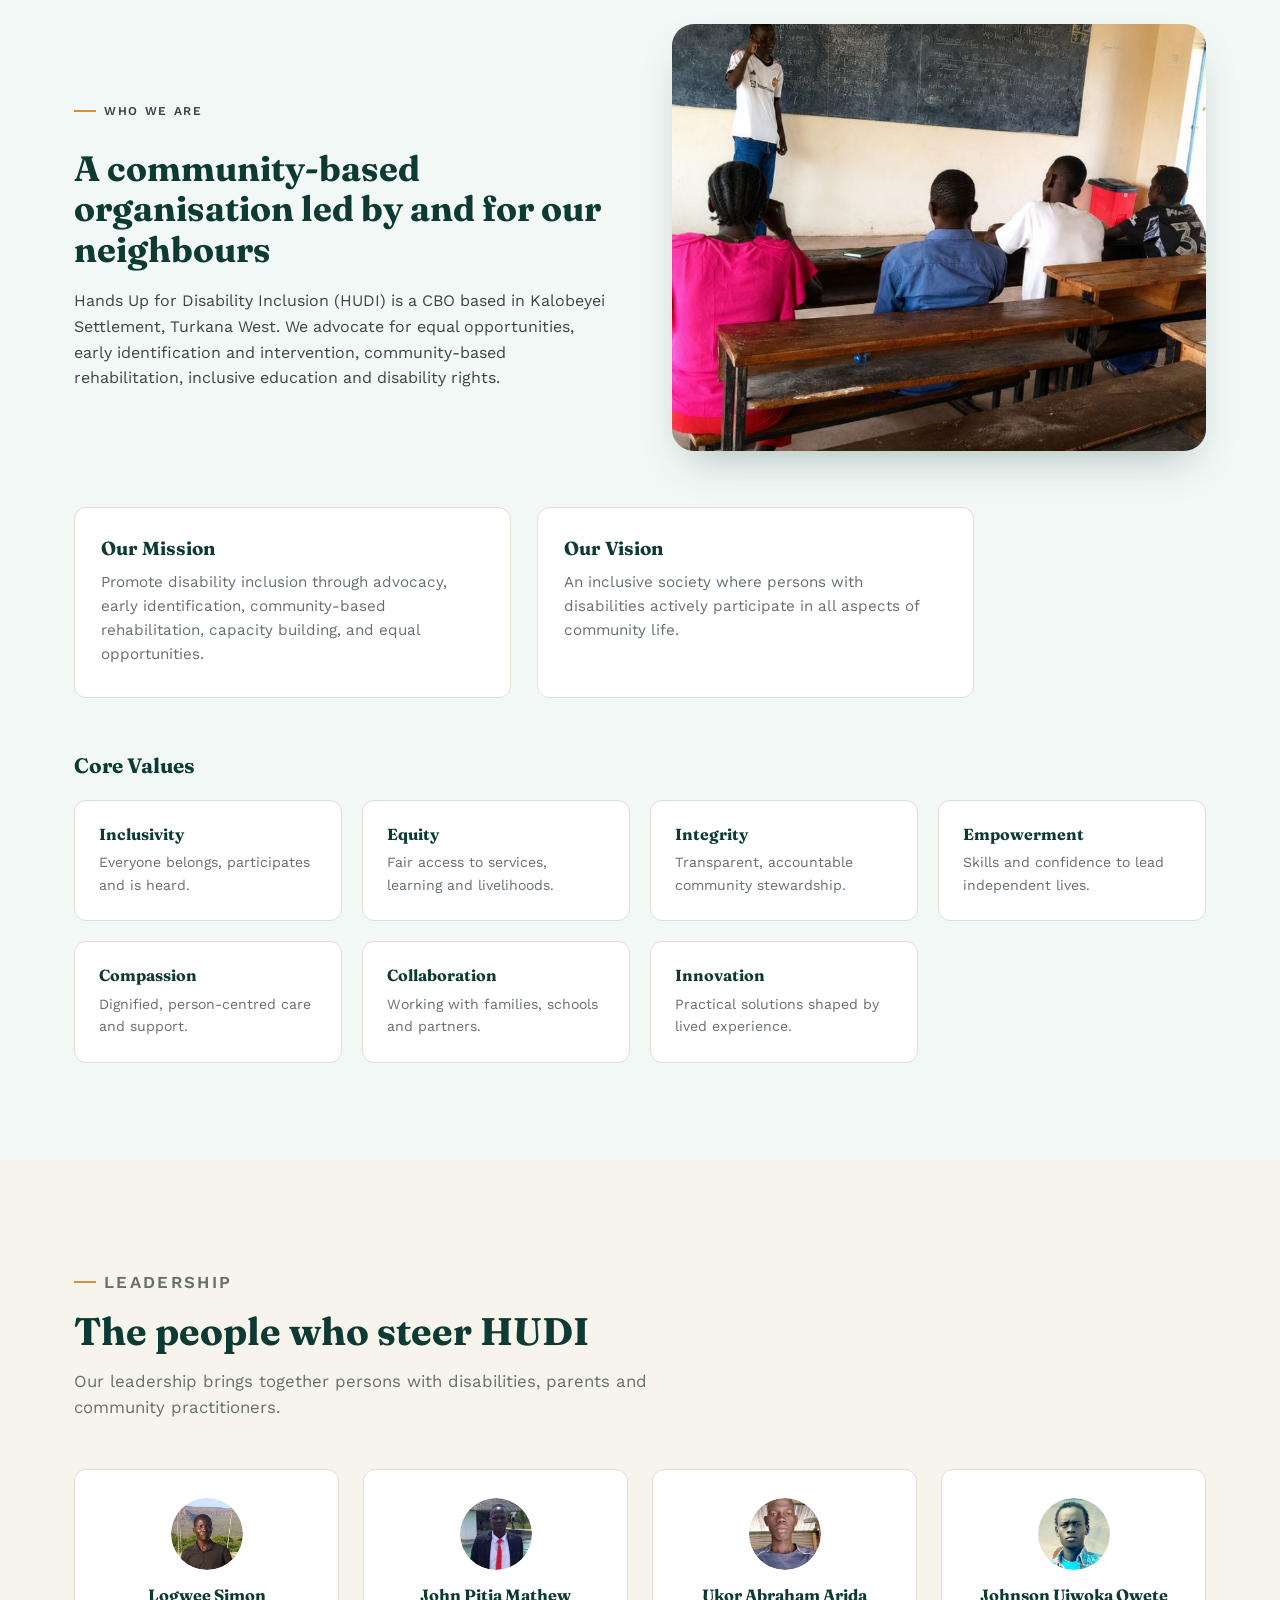
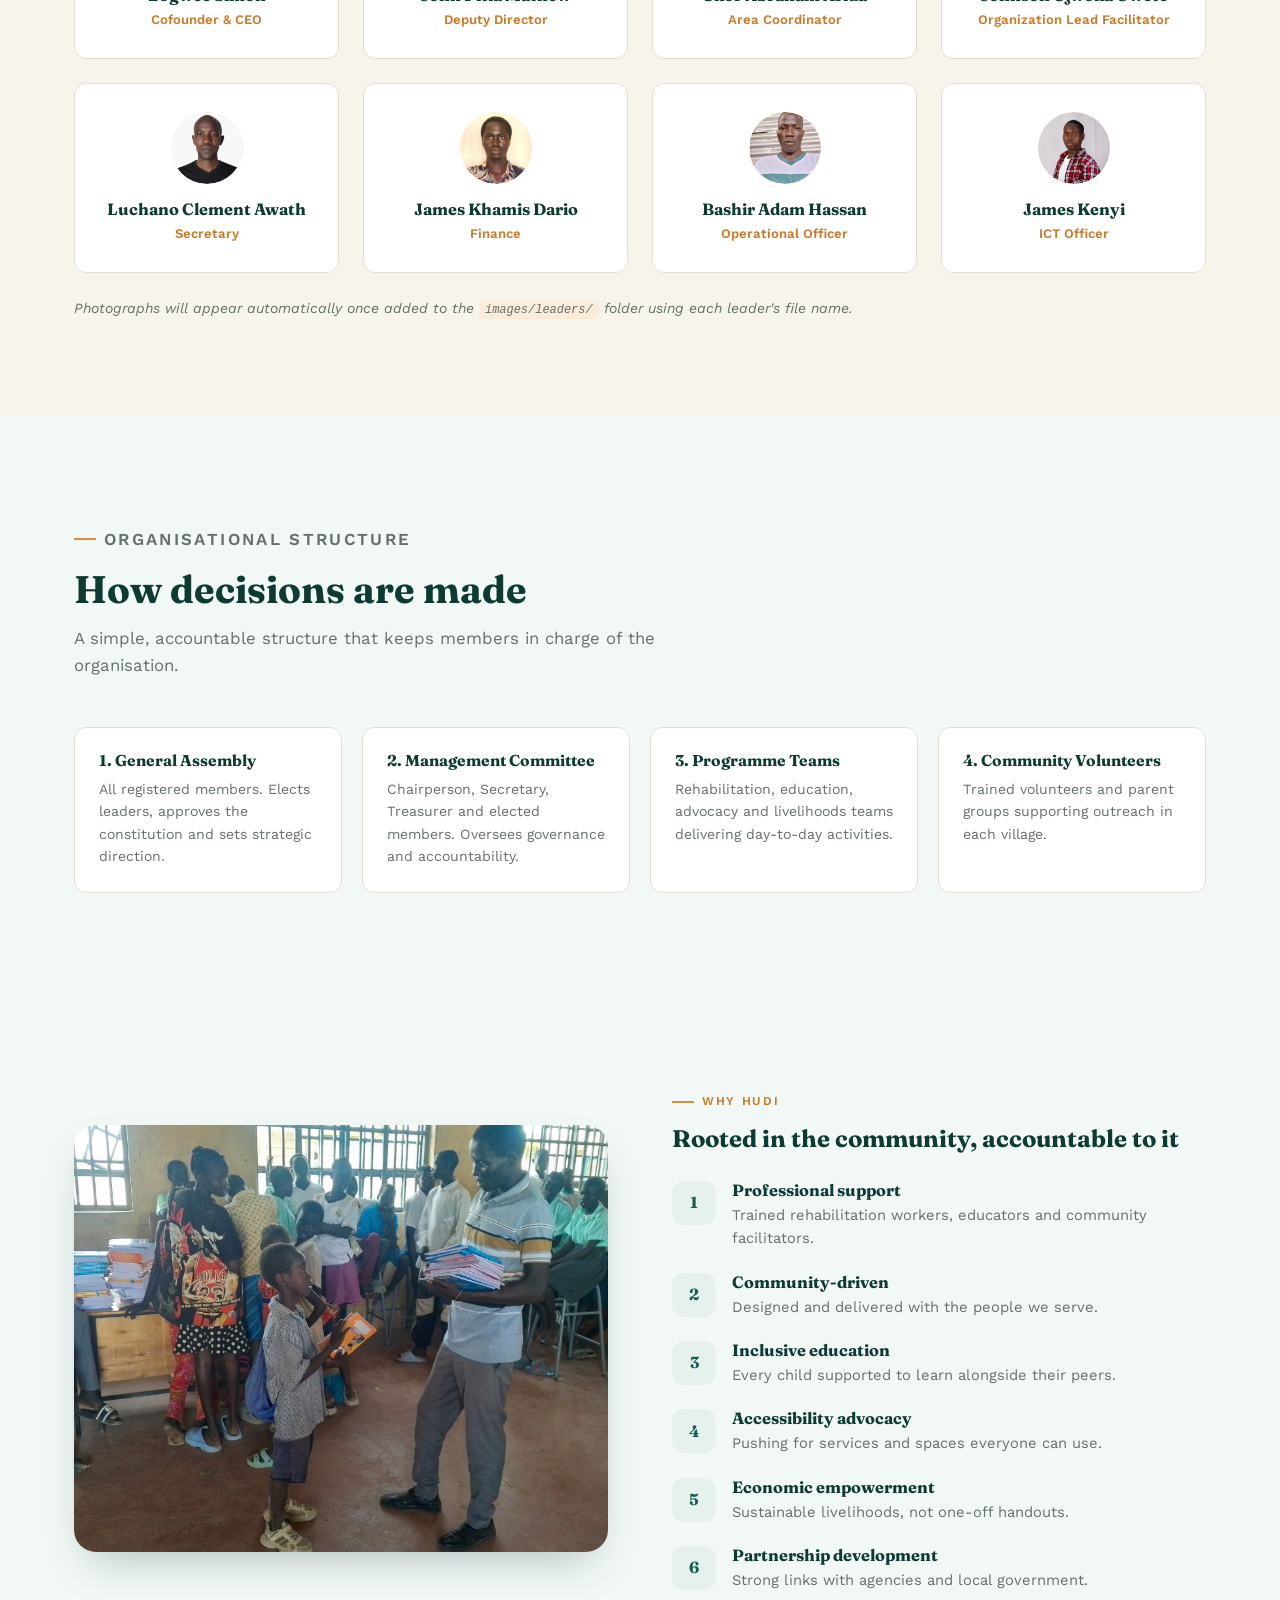
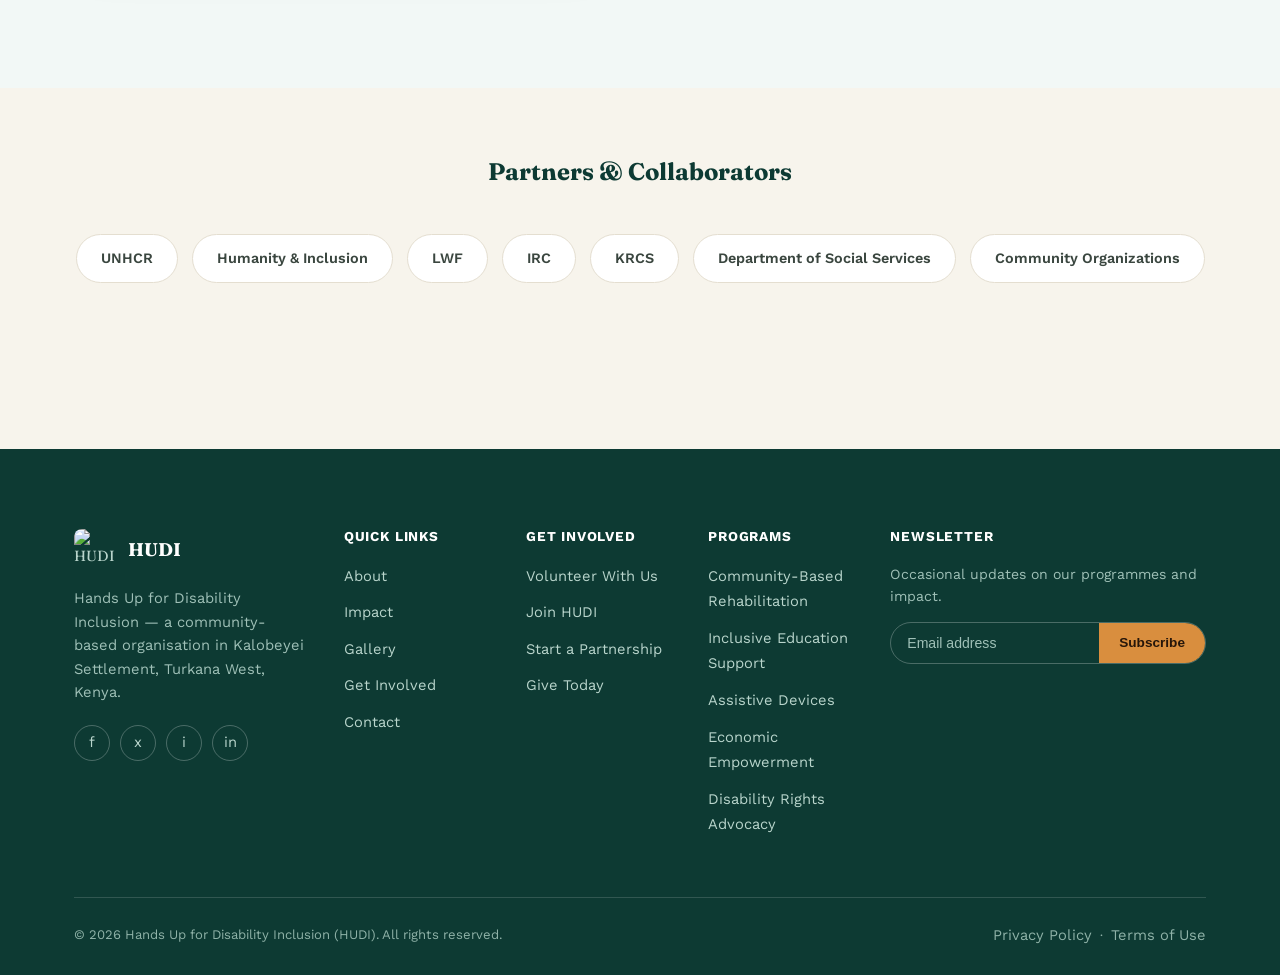
==== commit 0f5df629: "i change images" ====
--- a/about.html
+++ b/about.html
@@ -85,7 +85,7 @@
           <p>Hands Up for Disability Inclusion (HUDI) is a CBO based in Kalobeyei Settlement, Turkana West. We advocate for equal opportunities, early identification and intervention, community-based rehabilitation, inclusive education and disability rights.</p>
         </div>
         <div class="split-media">
-          <img src="https://hudicamp.vercel.app/assets/gallery-1-c2JnebXK.jpg" alt="Community outreach meeting held under an acacia tree">
+          <img src="images/web-images/teach-image.jpg" alt="Community outreach meeting held in school classroom">
         </div>
       </div>
 
@@ -110,37 +110,37 @@
       </div>
       <div class="team-grid">
     <div class="team-card">
-      <div class="team-avatar"><img src="images/leaders/logwee-simon.jpg" alt="Logwee Simon" onerror="this.style.display='none'"><span>LS</span></div>
+      <div class="team-avatar"><img src="images/leaders/logwee-simon.png" alt="Logwee Simon" onerror="this.style.display='none'"><span>LS</span></div>
       <h4>Logwee Simon</h4>
       <p class="role">Cofounder &amp; CEO</p>
     </div>
     <div class="team-card">
-      <div class="team-avatar"><img src="images/leaders/john-pitia-mathew.jpg" alt="John Pitia Mathew" onerror="this.style.display='none'"><span>JM</span></div>
+      <div class="team-avatar"><img src="images/leaders/john-pitia-mathew.png" alt="John Pitia Mathew" onerror="this.style.display='none'"><span>JM</span></div>
       <h4>John Pitia Mathew</h4>
       <p class="role">Deputy Director</p>
     </div>
     <div class="team-card">
-      <div class="team-avatar"><img src="images/leaders/ukor-abraham-arida.jpg" alt="Ukor Abraham Arida" onerror="this.style.display='none'"><span>UA</span></div>
+      <div class="team-avatar"><img src="images/leaders/ukor-abraham-arida.png" alt="Ukor Abraham Arida" onerror="this.style.display='none'"><span>UA</span></div>
       <h4>Ukor Abraham Arida</h4>
       <p class="role">Area Coordinator</p>
     </div>
     <div class="team-card">
-      <div class="team-avatar"><img src="images/leaders/johnson-ujwoka-owete.jpg" alt="Johnson Ujwoka Owete" onerror="this.style.display='none'"><span>JO</span></div>
+      <div class="team-avatar"><img src="images/leaders/johnson-ujwoka-owete.png" alt="Johnson Ujwoka Owete" onerror="this.style.display='none'"><span>JO</span></div>
       <h4>Johnson Ujwoka Owete</h4>
       <p class="role">Organization Lead Facilitator</p>
     </div>
     <div class="team-card">
-      <div class="team-avatar"><img src="images/leaders/luchano-clement-awath.jpg" alt="Luchano Clement Awath" onerror="this.style.display='none'"><span>LA</span></div>
+      <div class="team-avatar"><img src="images/leaders/luchano-clement-awath.png" alt="Luchano Clement Awath" onerror="this.style.display='none'"><span>LA</span></div>
       <h4>Luchano Clement Awath</h4>
       <p class="role">Secretary</p>
     </div>
     <div class="team-card">
-      <div class="team-avatar"><img src="images/leaders/james-khamis-dario.jpg" alt="James Khamis Dario" onerror="this.style.display='none'"><span>JD</span></div>
+      <div class="team-avatar"><img src="images/leaders/james-khamis-dario.png" alt="James Khamis Dario" onerror="this.style.display='none'"><span>JD</span></div>
       <h4>James Khamis Dario</h4>
       <p class="role">Finance</p>
     </div>
     <div class="team-card">
-      <div class="team-avatar"><img src="images/leaders/bashir-adam-hassan.jpg" alt="Bashir Adam Hassan" onerror="this.style.display='none'"><span>BH</span></div>
+      <div class="team-avatar"><img src="images/leaders/bashir-adam-hassan.png" alt="Bashir Adam Hassan" onerror="this.style.display='none'"><span>BH</span></div>
       <h4>Bashir Adam Hassan</h4>
       <p class="role">Operational Officer</p>
     </div>
@@ -169,7 +169,7 @@
       <div class="container">
         <div class="feature-split">
           <div class="split-media">
-            <img src="https://hudicamp.vercel.app/assets/gallery-4-xkLLEdqH.jpg" alt="A rehabilitation worker supporting a young boy using a walking frame">
+            <img src="images/web-images/impact-image.jpg" alt="A rehabilitation worker supporting a young boy using a walking frame">
           </div>
           <div>
             <p class="eyebrow">Why HUDI</p>
--- a/style.css
+++ b/style.css
@@ -453,6 +453,7 @@
 
 .form-note{margin-top:16px;font-size:.85rem;color:var(--ink-500);display:none;}
 .form-note.show{display:block;background:var(--teal-50);border:1px solid var(--teal-100);border-radius:var(--radius-sm);padding:14px 16px;color:var(--teal-800);font-weight:500;}
+.form-note.show.error{background:#fdecea;border-color:#f5c2c0;color:#b42318;}
 
 /* Explainer cards — auto-wrapping variant of value-card for any card count */
 .explainer-grid{display:grid;grid-template-columns:repeat(auto-fit,minmax(230px,1fr));gap:20px;}
@@ -489,3 +490,20 @@
 
 /* utility */
 .text-center{text-align:center;margin-left:auto;margin-right:auto;}
+
+/* Growth tracker (impact page) */
+.demo-badge{
+  display:inline-flex;align-items:center;gap:6px;background:var(--ochre-100);color:var(--ochre-600);
+  font-size:.72rem;font-weight:700;text-transform:uppercase;letter-spacing:.04em;padding:5px 12px;border-radius:20px;
+  margin-bottom:14px;
+}
+.demo-badge::before{content:"";width:7px;height:7px;border-radius:50%;background:var(--ochre-600);}
+.growth-card{background:#fff;border:1px solid var(--line);border-radius:var(--radius-lg);padding:36px;box-shadow:var(--shadow-card);}
+.growth-controls{display:flex;flex-wrap:wrap;gap:10px;margin-bottom:32px;}
+.growth-chart{display:flex;align-items:flex-end;gap:clamp(10px,3vw,28px);height:230px;padding:0 4px;border-bottom:2px solid var(--line);}
+.growth-bar{flex:1;display:flex;flex-direction:column;align-items:center;justify-content:flex-end;height:100%;min-width:0;}
+.growth-bar .bar-value{font-family:var(--font-display);font-weight:700;color:var(--teal-900);margin-bottom:8px;font-size:clamp(.85rem,2vw,1.05rem);white-space:nowrap;}
+.growth-bar .bar-fill{width:100%;max-width:56px;background:linear-gradient(180deg,var(--ochre-400),var(--teal-600));border-radius:8px 8px 0 0;transition:height .9s cubic-bezier(.22,.9,.35,1);}
+.growth-bar .bar-year{margin-top:12px;font-size:.85rem;color:var(--ink-500);font-weight:600;}
+.growth-note{margin-top:24px;font-size:.85rem;color:var(--ink-500);font-style:italic;}
+@media (max-width:560px){.growth-card{padding:24px 18px;}.growth-chart{height:190px;}}
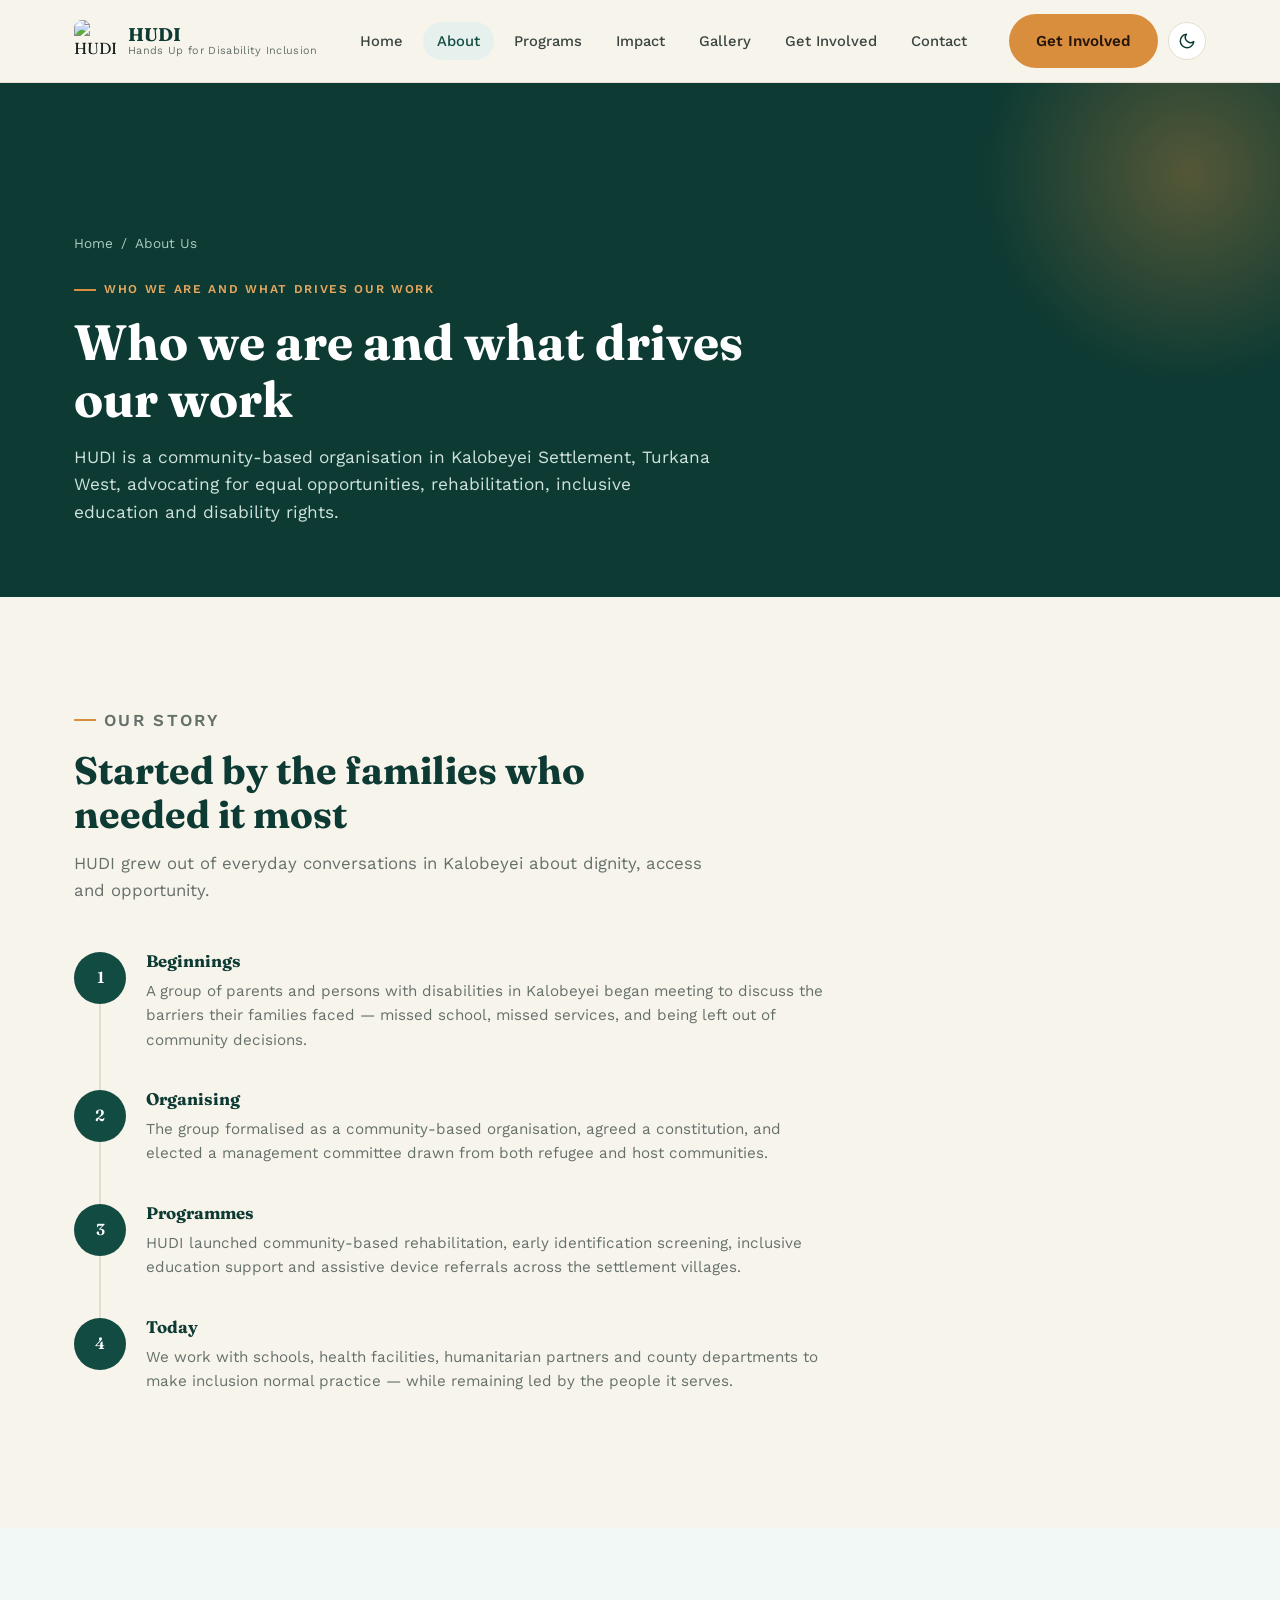
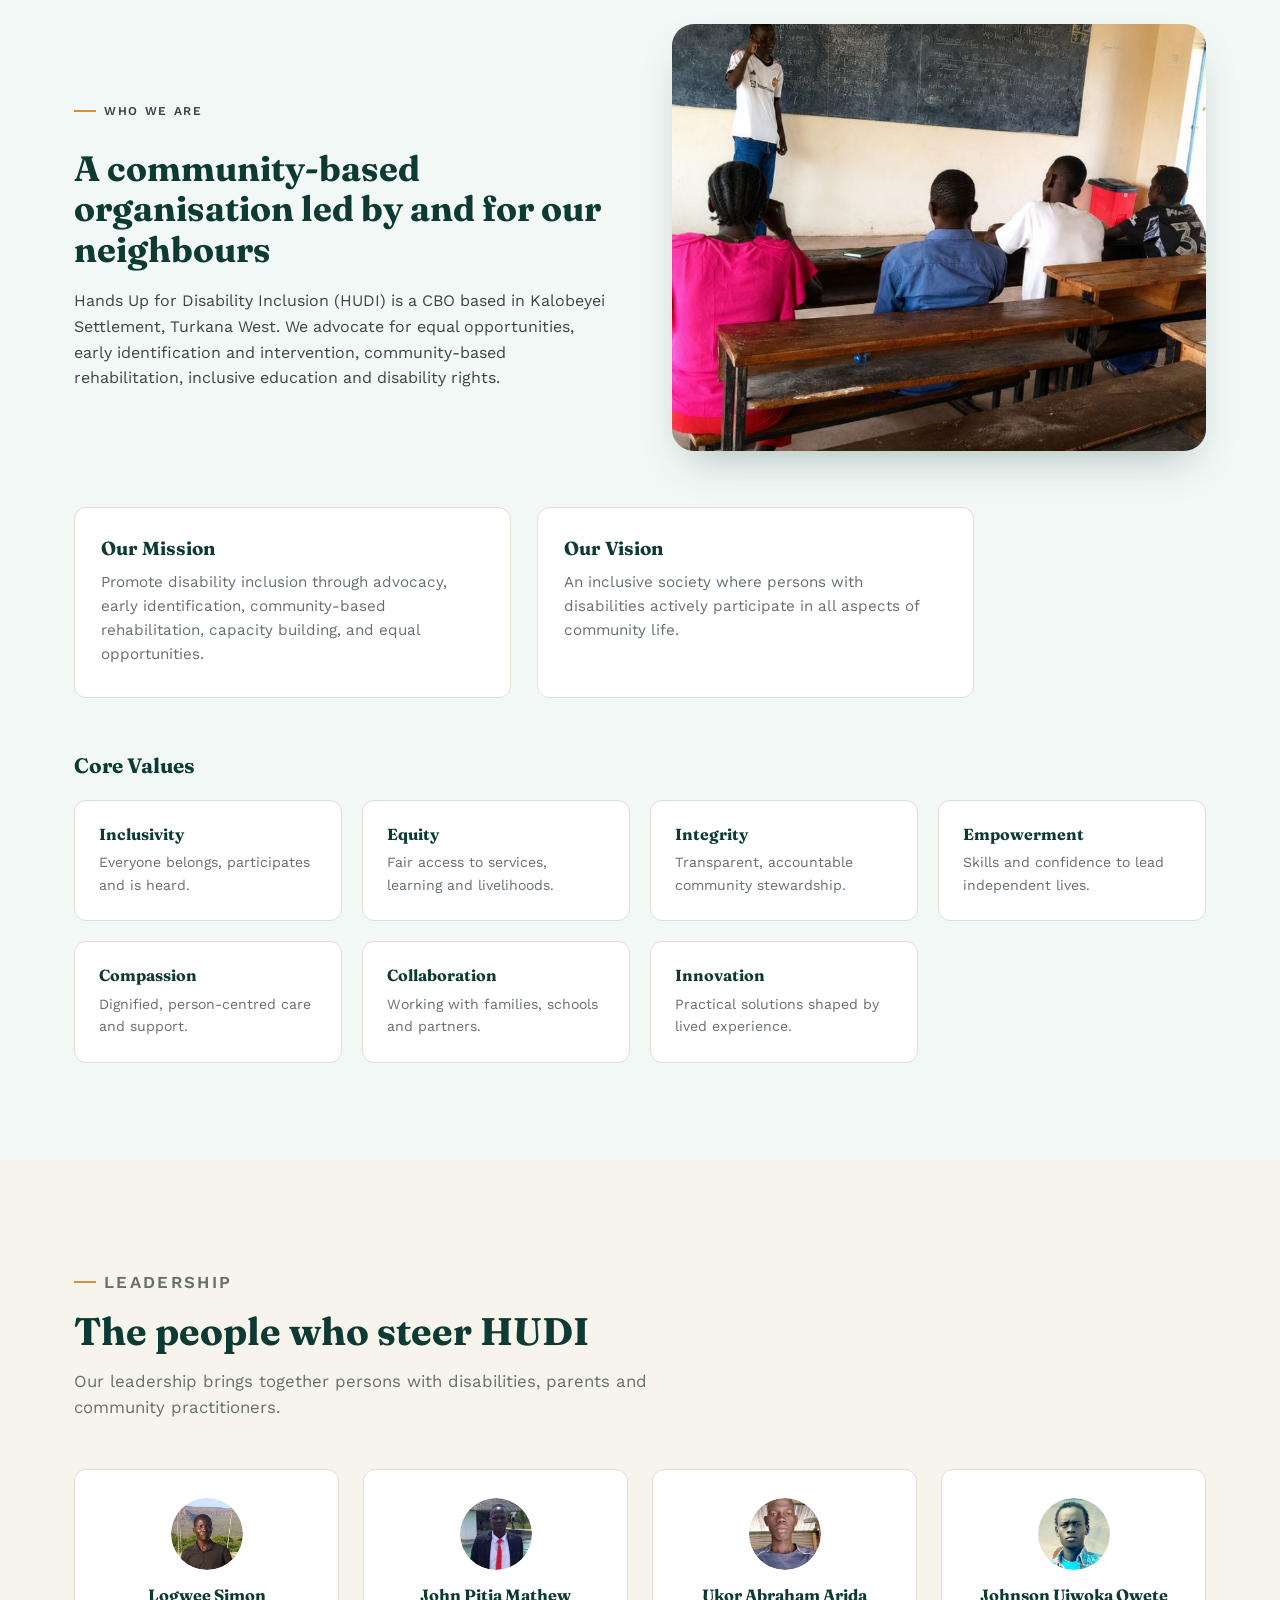
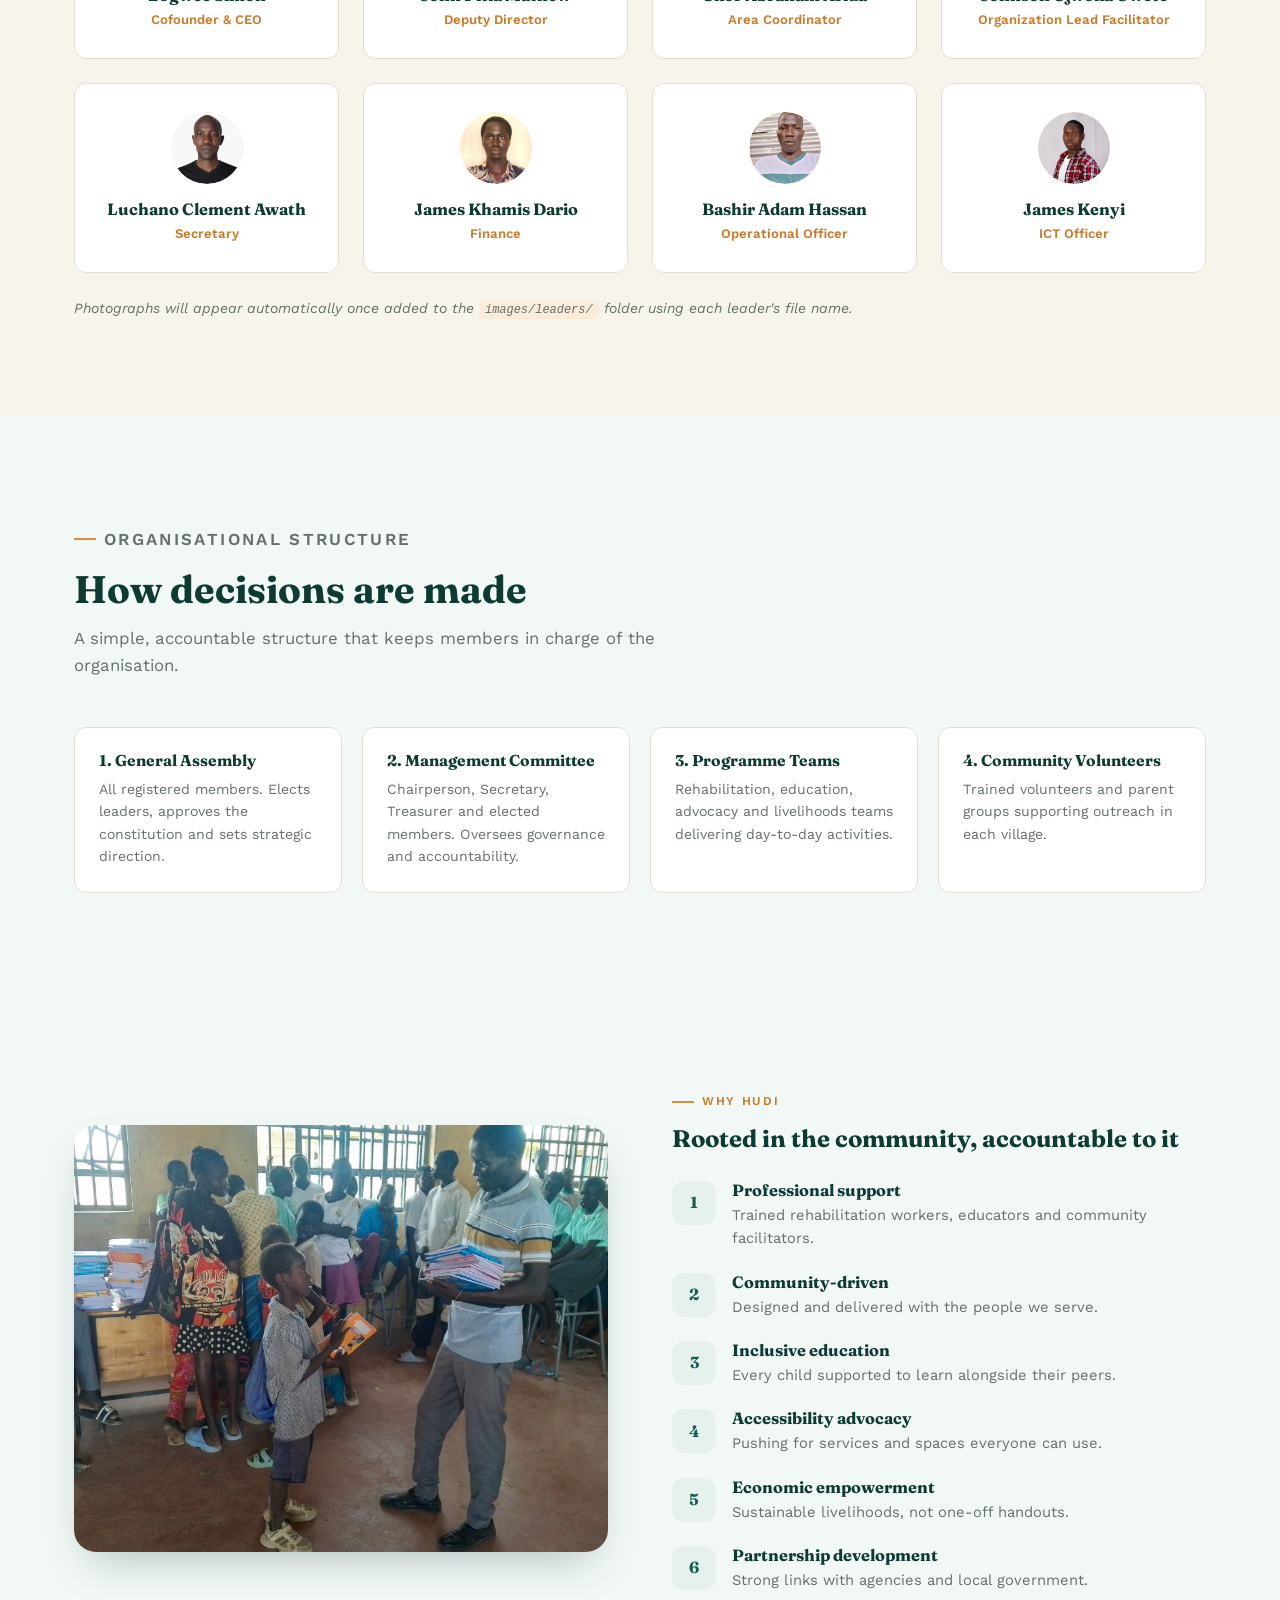
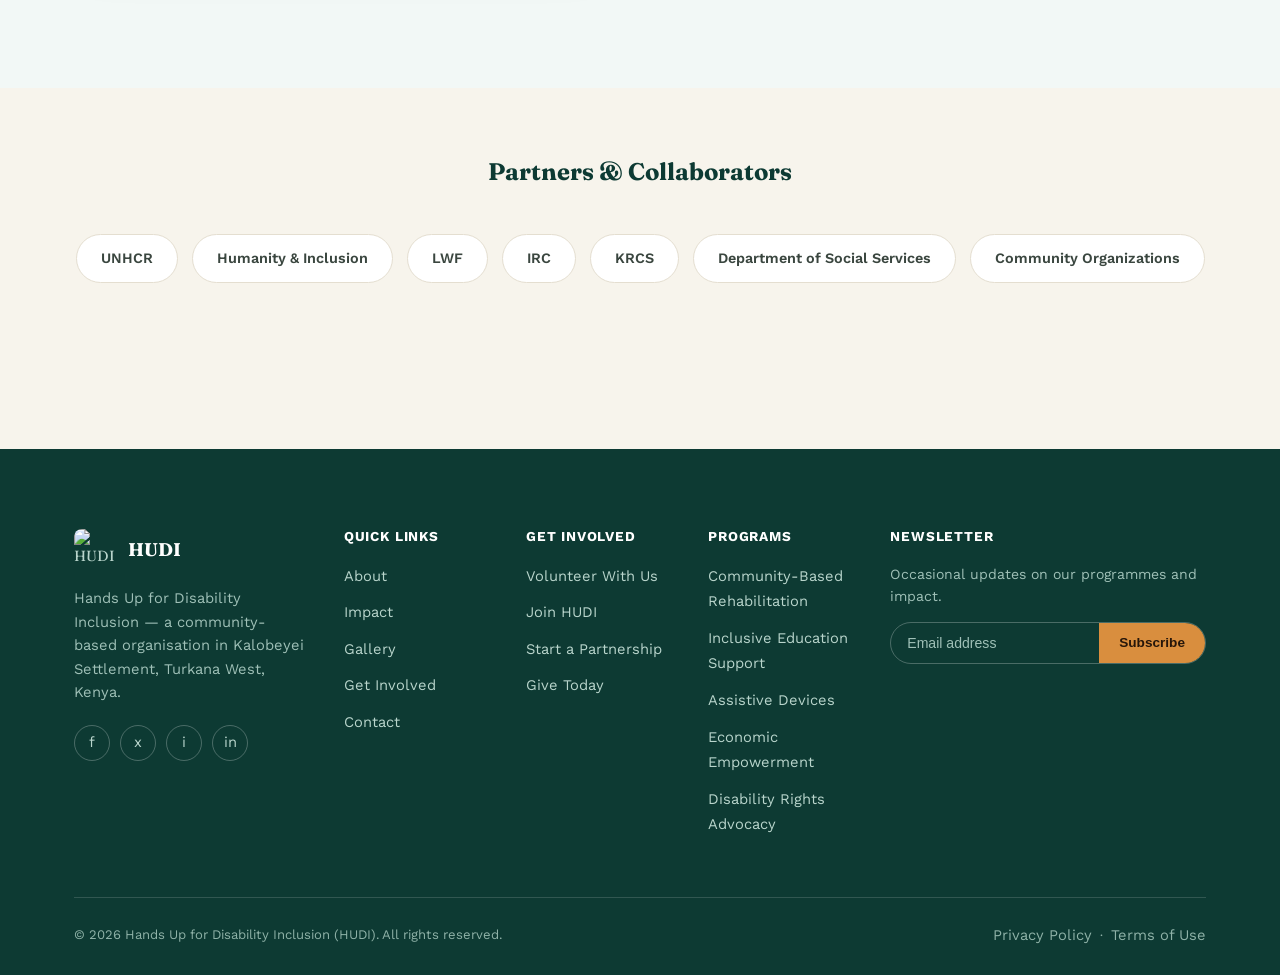
==== commit 169cda7a: "Add dark mode toggle, back buttons on Get Involved sub-pages, swap success story photo, remove hero " ====
--- a/about.html
+++ b/about.html
@@ -3,6 +3,7 @@
 <head>
 <meta charset="UTF-8">
 <meta name="viewport" content="width=device-width, initial-scale=1">
+<script>(function(){try{var t=localStorage.getItem('hudi-theme');if(t==='dark'||(!t&&window.matchMedia('(prefers-color-scheme: dark)').matches)){document.documentElement.setAttribute('data-theme','dark');}}catch(e){}})();</script>
 <title>About HUDI — Disability Inclusion in Kalobeyei, Kenya</title>
 <meta name="description" content="Learn about HUDI's mission, vision and core values as a community-based organisation advancing disability inclusion in Kalobeyei Settlement.">
 <link rel="preconnect" href="https://fonts.googleapis.com">
@@ -31,6 +32,10 @@
     </nav>
     <div class="header-actions">
       <a class="btn btn-primary" href="contact.html">Get Involved</a>
+      <button class="theme-toggle" type="button" aria-label="Switch to dark mode" aria-pressed="false">
+        <svg class="icon-moon" viewBox="0 0 24 24" fill="none" stroke="currentColor" stroke-width="2" stroke-linecap="round" stroke-linejoin="round"><path d="M21 12.79A9 9 0 1 1 11.21 3 7 7 0 0 0 21 12.79Z"/></svg>
+        <svg class="icon-sun" viewBox="0 0 24 24" fill="none" stroke="currentColor" stroke-width="2" stroke-linecap="round" stroke-linejoin="round"><circle cx="12" cy="12" r="4"/><path d="M12 2v2M12 20v2M4.93 4.93l1.41 1.41M17.66 17.66l1.41 1.41M2 12h2M20 12h2M6.34 17.66l-1.41 1.41M19.07 4.93l-1.41 1.41"/></svg>
+      </button>
       <button class="nav-toggle" aria-label="Toggle menu" aria-expanded="false">
         <span></span><span></span><span></span>
       </button>
--- a/style.css
+++ b/style.css
@@ -34,7 +34,38 @@
 
   --font-display:'Fraunces', Georgia, serif;
   --font-body:'Work Sans', 'Segoe UI', sans-serif;
-}
+
+  --surface:#ffffff;
+  color-scheme:light;
+}
+
+/* ============================================================
+   Dark mode — overrides the same design tokens used everywhere
+   else, so every component that already relies on the variables
+   above (cards, forms, sections, footer) adapts automatically.
+   ============================================================ */
+[data-theme="dark"]{
+  --teal-100:#1d332c;
+  --teal-50:#16261f;
+
+  --ochre-100:#3a2a17;
+
+  --ink-900:#eef4f0;
+  --ink-700:#c9d3ce;
+  --ink-500:#9fb0a8;
+  --ink-300:#728077;
+
+  --cream:#12201b;
+  --white:#1b2b26;
+  --surface:#1b2b26;
+  --line:#2a3d37;
+
+  --shadow-card:0 10px 30px -14px rgba(0,0,0,.45);
+  --shadow-pop:0 20px 45px -18px rgba(0,0,0,.55);
+
+  color-scheme:dark;
+}
+[data-theme="dark"] .form-note.show.error{background:#3a1a17;border-color:#5c2b26;color:#f2a49e;}
 
 *,*::before,*::after{box-sizing:border-box;}
 html{scroll-behavior:smooth;}
@@ -45,6 +76,7 @@
   background:var(--cream);
   line-height:1.6;
   -webkit-font-smoothing:antialiased;
+  transition:background-color .2s ease, color .2s ease;
 }
 img{max-width:100%;display:block;}
 a{color:inherit;text-decoration:none;}
@@ -109,6 +141,19 @@
 .header-actions{display:flex;align-items:center;gap:10px;}
 .nav-toggle{display:none;background:none;border:none;cursor:pointer;padding:8px;}
 .nav-toggle span{display:block;width:24px;height:2px;background:var(--teal-900);margin:5px 0;}
+
+.theme-toggle{
+  display:inline-flex;align-items:center;justify-content:center;
+  width:38px;height:38px;border-radius:50%;
+  border:1px solid var(--line);background:var(--surface);color:var(--teal-900);
+  cursor:pointer;transition:background .15s ease, border-color .15s ease, transform .15s ease;
+  padding:0;flex:none;
+}
+.theme-toggle:hover{transform:translateY(-1px);border-color:var(--teal-600);}
+.theme-toggle svg{width:18px;height:18px;display:block;}
+.theme-toggle .icon-sun{display:none;}
+[data-theme="dark"] .theme-toggle .icon-moon{display:none;}
+[data-theme="dark"] .theme-toggle .icon-sun{display:block;}
 
 @media (max-width:920px){
   .main-nav{
@@ -155,6 +200,15 @@
 .breadcrumb{display:flex;gap:8px;font-size:.85rem;color:#a9ccc4;margin-bottom:18px;}
 .breadcrumb a{color:#a9ccc4;}
 .breadcrumb a:hover{color:#fff;}
+
+.back-link{
+  display:inline-flex;align-items:center;gap:8px;
+  font-size:.88rem;font-weight:600;color:#cfe3dd;margin-bottom:22px;
+  border:1px solid rgba(255,255,255,.28);border-radius:100px;padding:8px 16px 8px 12px;
+  transition:background .15s ease, color .15s ease, border-color .15s ease;
+}
+.back-link svg{width:16px;height:16px;}
+.back-link:hover{background:rgba(255,255,255,.12);color:#fff;border-color:rgba(255,255,255,.5);}
 .page-header h1{color:#fff;font-size:clamp(2rem,4.2vw,3.1rem);max-width:760px;}
 .page-header .lead{margin-top:16px;max-width:640px;color:#cfe3dd;font-size:1.08rem;}
 
@@ -189,7 +243,7 @@
 /* Program cards */
 .card-grid{display:grid;grid-template-columns:repeat(auto-fill,minmax(280px,1fr));gap:26px;margin-top:10px;}
 .program-card{
-  background:#fff;border:1px solid var(--line);border-radius:var(--radius-md);padding:30px 26px;
+  background:var(--surface);border:1px solid var(--line);border-radius:var(--radius-md);padding:30px 26px;
   transition:transform .2s ease, box-shadow .2s ease;
 }
 .program-card:hover{transform:translateY(-6px);box-shadow:var(--shadow-card);}
@@ -205,7 +259,7 @@
 
 /* Program detail (accordion-style block, used on /programs) */
 .program-detail{
-  background:#fff;border:1px solid var(--line);border-radius:var(--radius-lg);padding:36px;margin-bottom:22px;
+  background:var(--surface);border:1px solid var(--line);border-radius:var(--radius-lg);padding:36px;margin-bottom:22px;
 }
 .program-detail-head{display:flex;justify-content:space-between;align-items:flex-start;gap:20px;flex-wrap:wrap;}
 .program-detail h3{font-size:1.4rem;}
@@ -228,7 +282,7 @@
 
 /* Success story */
 .story{
-  display:grid;grid-template-columns:.85fr 1.15fr;gap:0;background:#fff;border-radius:var(--radius-lg);overflow:hidden;box-shadow:var(--shadow-card);
+  display:grid;grid-template-columns:.85fr 1.15fr;gap:0;background:var(--surface);border-radius:var(--radius-lg);overflow:hidden;box-shadow:var(--shadow-card);
 }
 .story-media img{width:100%;height:100%;object-fit:cover;}
 .story-body{padding:52px;display:flex;flex-direction:column;justify-content:center;}
@@ -259,7 +313,7 @@
 .testimonial-slide .who span{color:var(--ink-500);font-weight:400;}
 .slider-controls{display:flex;justify-content:center;gap:16px;margin-top:36px;}
 .slider-controls button{
-  border:1px solid var(--line);background:#fff;border-radius:100px;padding:10px 22px;font-size:.85rem;font-weight:600;
+  border:1px solid var(--line);background:var(--surface);border-radius:100px;padding:10px 22px;font-size:.85rem;font-weight:600;
   cursor:pointer;color:var(--teal-800);
 }
 .slider-controls button:hover{background:var(--teal-100);}
@@ -268,13 +322,13 @@
 .partner-strip{display:flex;flex-wrap:wrap;gap:14px;justify-content:center;}
 .partner-chip{
   padding:12px 24px;border:1px solid var(--line);border-radius:100px;font-weight:600;font-size:.9rem;color:var(--ink-700);
-  background:#fff;
+  background:var(--surface);
 }
 
 /* Get involved cards */
 .involve-grid{display:grid;grid-template-columns:repeat(4,1fr);gap:22px;}
 .involve-card{
-  background:#fff;border:1px solid var(--line);border-radius:var(--radius-md);padding:30px 24px;display:flex;flex-direction:column;
+  background:var(--surface);border:1px solid var(--line);border-radius:var(--radius-md);padding:30px 24px;display:flex;flex-direction:column;
   gap:14px;
 }
 .involve-card h3{font-size:1.1rem;}
@@ -284,7 +338,7 @@
 
 /* News cards */
 .news-grid{display:grid;grid-template-columns:repeat(3,1fr);gap:28px;}
-.news-card{background:#fff;border:1px solid var(--line);border-radius:var(--radius-md);overflow:hidden;}
+.news-card{background:var(--surface);border:1px solid var(--line);border-radius:var(--radius-md);overflow:hidden;}
 .news-card img{aspect-ratio:16/10;object-fit:cover;}
 .news-body{padding:24px;}
 .news-meta{display:flex;gap:10px;font-size:.78rem;color:var(--ochre-600);font-weight:600;text-transform:uppercase;letter-spacing:.04em;}
@@ -352,14 +406,14 @@
 .timeline-body p{margin-top:8px;color:var(--ink-500);font-size:.95rem;}
 
 .value-grid{display:grid;grid-template-columns:repeat(4,1fr);gap:20px;}
-.value-card{background:#fff;border:1px solid var(--line);border-radius:var(--radius-md);padding:24px;text-align:left;}
+.value-card{background:var(--surface);border:1px solid var(--line);border-radius:var(--radius-md);padding:24px;text-align:left;}
 .value-card h4{font-size:1rem;color:var(--teal-900);}
 .value-card p{margin-top:8px;font-size:.88rem;color:var(--ink-500);}
 @media (max-width:920px){.value-grid{grid-template-columns:1fr 1fr;}}
 @media (max-width:560px){.value-grid{grid-template-columns:1fr;}}
 
 .team-grid{display:grid;grid-template-columns:repeat(auto-fill,minmax(220px,1fr));gap:24px;}
-.team-card{background:#fff;border:1px solid var(--line);border-radius:var(--radius-md);padding:28px;text-align:center;}
+.team-card{background:var(--surface);border:1px solid var(--line);border-radius:var(--radius-md);padding:28px;text-align:center;}
 .team-avatar{
   position:relative;overflow:hidden;
   width:72px;height:72px;border-radius:50%;background:var(--ochre-100);color:var(--ochre-600);
@@ -375,7 +429,7 @@
 @media (max-width:560px){.team-grid{grid-template-columns:1fr;}}
 
 .org-structure{display:grid;grid-template-columns:repeat(4,1fr);gap:20px;}
-.org-card{background:#fff;border:1px solid var(--line);border-radius:var(--radius-md);padding:24px;}
+.org-card{background:var(--surface);border:1px solid var(--line);border-radius:var(--radius-md);padding:24px;}
 .org-card h4{font-size:.98rem;color:var(--teal-900);}
 .org-card p{margin-top:8px;font-size:.88rem;color:var(--ink-500);}
 @media (max-width:920px){.org-structure{grid-template-columns:1fr 1fr;}}
@@ -385,14 +439,14 @@
    Impact page specifics
    ============================================================ */
 .story-grid{display:grid;grid-template-columns:repeat(3,1fr);gap:24px;}
-.story-card{background:#fff;border:1px solid var(--line);border-radius:var(--radius-md);padding:28px;}
+.story-card{background:var(--surface);border:1px solid var(--line);border-radius:var(--radius-md);padding:28px;}
 .story-card h3{font-size:1.08rem;}
 .story-card p{margin-top:10px;color:var(--ink-500);font-size:.92rem;}
 @media (max-width:820px){.story-grid{grid-template-columns:1fr;}}
 
 .future-list{margin-top:26px;display:flex;flex-direction:column;gap:12px;max-width:640px;}
 .future-list li{
-  display:flex;gap:12px;align-items:flex-start;background:#fff;border:1px solid var(--line);border-radius:var(--radius-sm);
+  display:flex;gap:12px;align-items:flex-start;background:var(--surface);border:1px solid var(--line);border-radius:var(--radius-sm);
   padding:14px 18px;font-size:.94rem;color:var(--ink-700);
 }
 .future-list li::before{content:"→";color:var(--ochre-500);font-weight:700;}
@@ -402,7 +456,7 @@
    ============================================================ */
 .filter-row{display:flex;gap:10px;flex-wrap:wrap;margin-bottom:34px;}
 .filter-btn{
-  padding:10px 20px;border-radius:100px;border:1px solid var(--line);background:#fff;font-size:.86rem;font-weight:600;
+  padding:10px 20px;border-radius:100px;border:1px solid var(--line);background:var(--surface);font-size:.86rem;font-weight:600;
   color:var(--ink-700);cursor:pointer;
 }
 .filter-btn:hover{background:var(--teal-100);}
@@ -428,7 +482,7 @@
 .contact-info-item p{margin-top:6px;color:var(--ink-500);font-size:.92rem;}
 .contact-map{margin-top:32px;border-radius:var(--radius-md);overflow:hidden;border:1px solid var(--line);}
 .contact-map iframe{width:100%;height:260px;border:0;display:block;}
-.contact-form{background:#fff;border:1px solid var(--line);border-radius:var(--radius-lg);padding:40px;}
+.contact-form{background:var(--surface);border:1px solid var(--line);border-radius:var(--radius-lg);padding:40px;}
 .form-row{display:grid;grid-template-columns:1fr 1fr;gap:18px;}
 .field{margin-bottom:20px;}
 .field label{display:block;font-size:.85rem;font-weight:600;color:var(--teal-900);margin-bottom:8px;}
@@ -457,7 +511,7 @@
 
 /* Explainer cards — auto-wrapping variant of value-card for any card count */
 .explainer-grid{display:grid;grid-template-columns:repeat(auto-fit,minmax(230px,1fr));gap:20px;}
-.explainer-card{background:#fff;border:1px solid var(--line);border-radius:var(--radius-md);padding:26px;}
+.explainer-card{background:var(--surface);border:1px solid var(--line);border-radius:var(--radius-md);padding:26px;}
 .explainer-card h4{font-size:1.02rem;color:var(--teal-900);}
 .explainer-card p{margin-top:10px;font-size:.9rem;color:var(--ink-500);}
 .explainer-card ul{margin-top:10px;padding-left:18px;font-size:.9rem;color:var(--ink-500);}
@@ -471,7 +525,7 @@
 
 /* Donation cause cards */
 .cause-grid{display:grid;grid-template-columns:repeat(auto-fit,minmax(240px,1fr));gap:22px;}
-.cause-card{background:#fff;border:1px solid var(--line);border-radius:var(--radius-md);padding:26px;display:flex;flex-direction:column;gap:10px;}
+.cause-card{background:var(--surface);border:1px solid var(--line);border-radius:var(--radius-md);padding:26px;display:flex;flex-direction:column;gap:10px;}
 .cause-card .feature-icon{margin-bottom:4px;}
 .cause-card h4{font-size:1.02rem;color:var(--teal-900);}
 .cause-card p{font-size:.9rem;color:var(--ink-500);flex:1;}
@@ -480,7 +534,7 @@
 .gateway-grid{display:grid;grid-template-columns:repeat(auto-fit,minmax(150px,1fr));gap:14px;margin-top:20px;}
 .gateway-btn{
   position:relative;display:flex;align-items:center;justify-content:center;gap:8px;
-  padding:16px 14px;border:1px dashed var(--line);border-radius:var(--radius-sm);background:#fff;
+  padding:16px 14px;border:1px dashed var(--line);border-radius:var(--radius-sm);background:var(--surface);
   color:var(--ink-300);font-weight:600;font-size:.92rem;cursor:not-allowed;
 }
 .gateway-btn .badge{
@@ -498,7 +552,7 @@
   margin-bottom:14px;
 }
 .demo-badge::before{content:"";width:7px;height:7px;border-radius:50%;background:var(--ochre-600);}
-.growth-card{background:#fff;border:1px solid var(--line);border-radius:var(--radius-lg);padding:36px;box-shadow:var(--shadow-card);}
+.growth-card{background:var(--surface);border:1px solid var(--line);border-radius:var(--radius-lg);padding:36px;box-shadow:var(--shadow-card);}
 .growth-controls{display:flex;flex-wrap:wrap;gap:10px;margin-bottom:32px;}
 .growth-chart{display:flex;align-items:flex-end;gap:clamp(10px,3vw,28px);height:230px;padding:0 4px;border-bottom:2px solid var(--line);}
 .growth-bar{flex:1;display:flex;flex-direction:column;align-items:center;justify-content:flex-end;height:100%;min-width:0;}
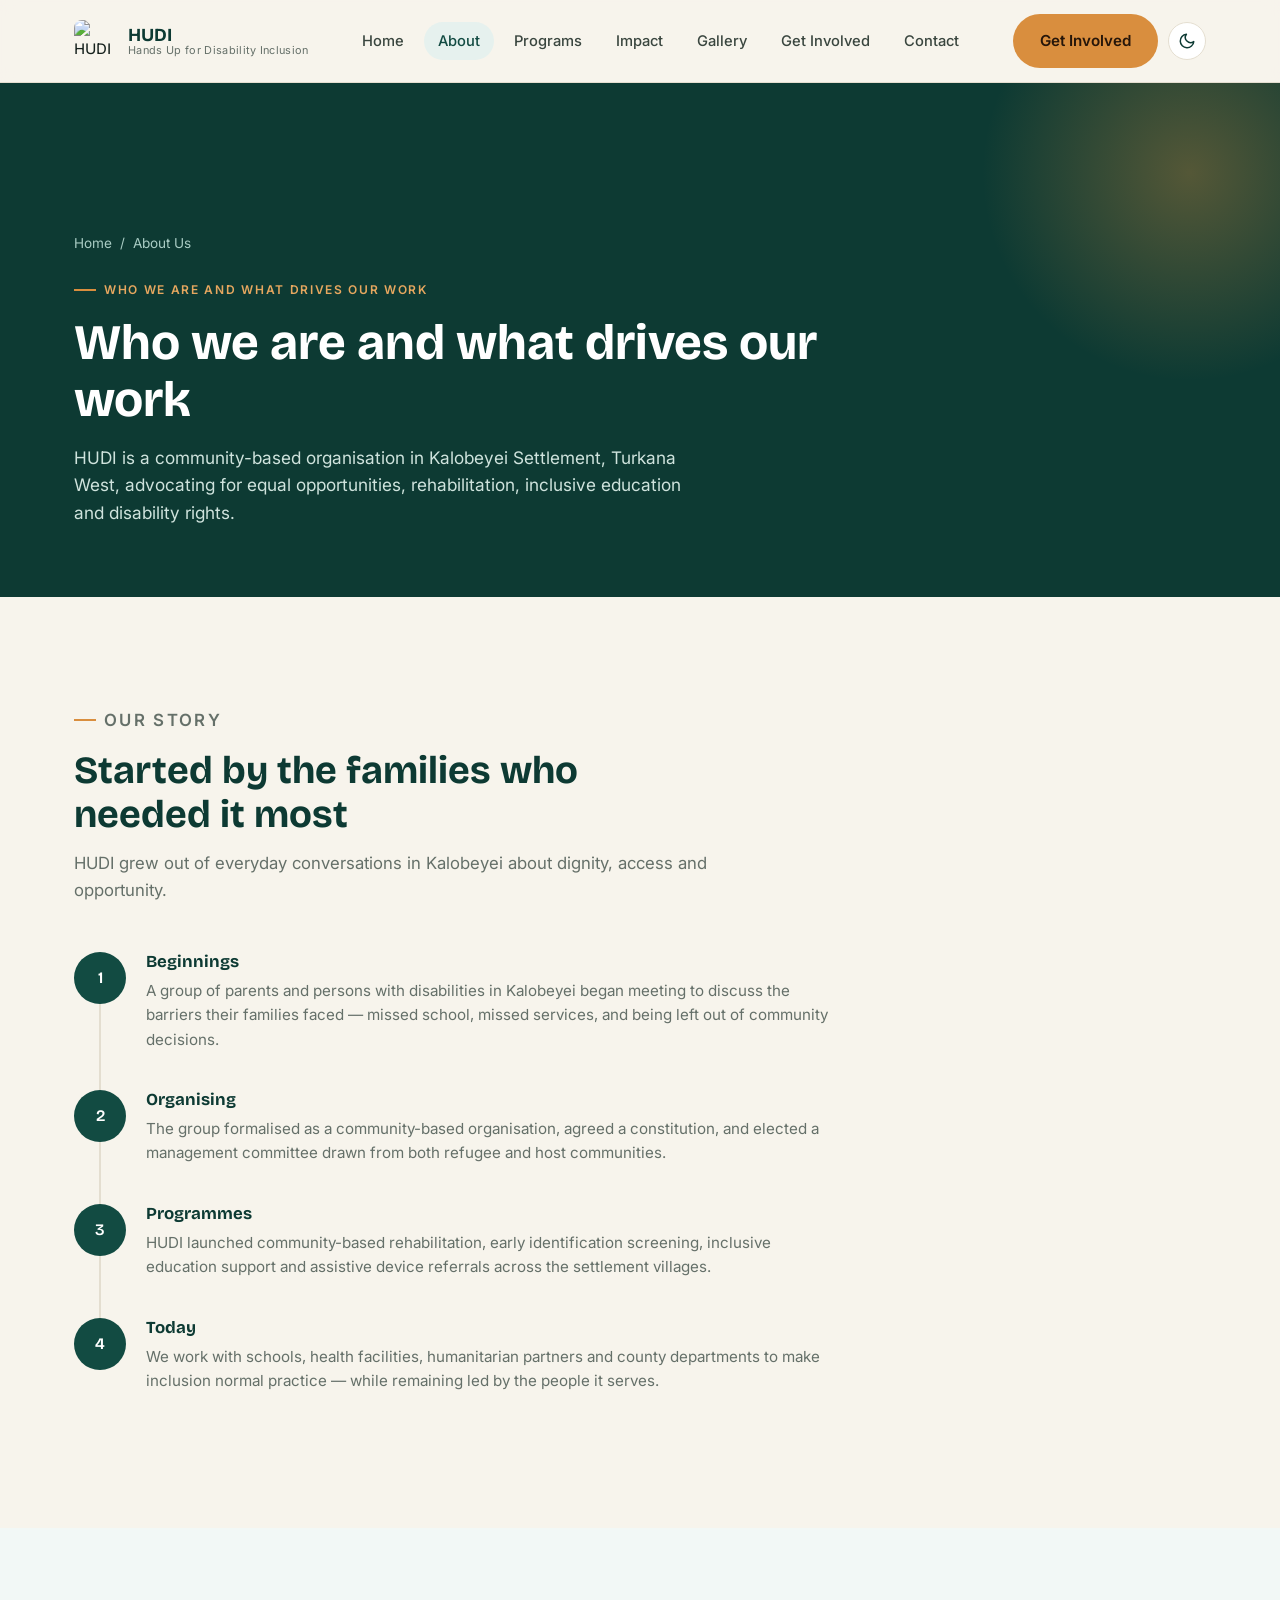
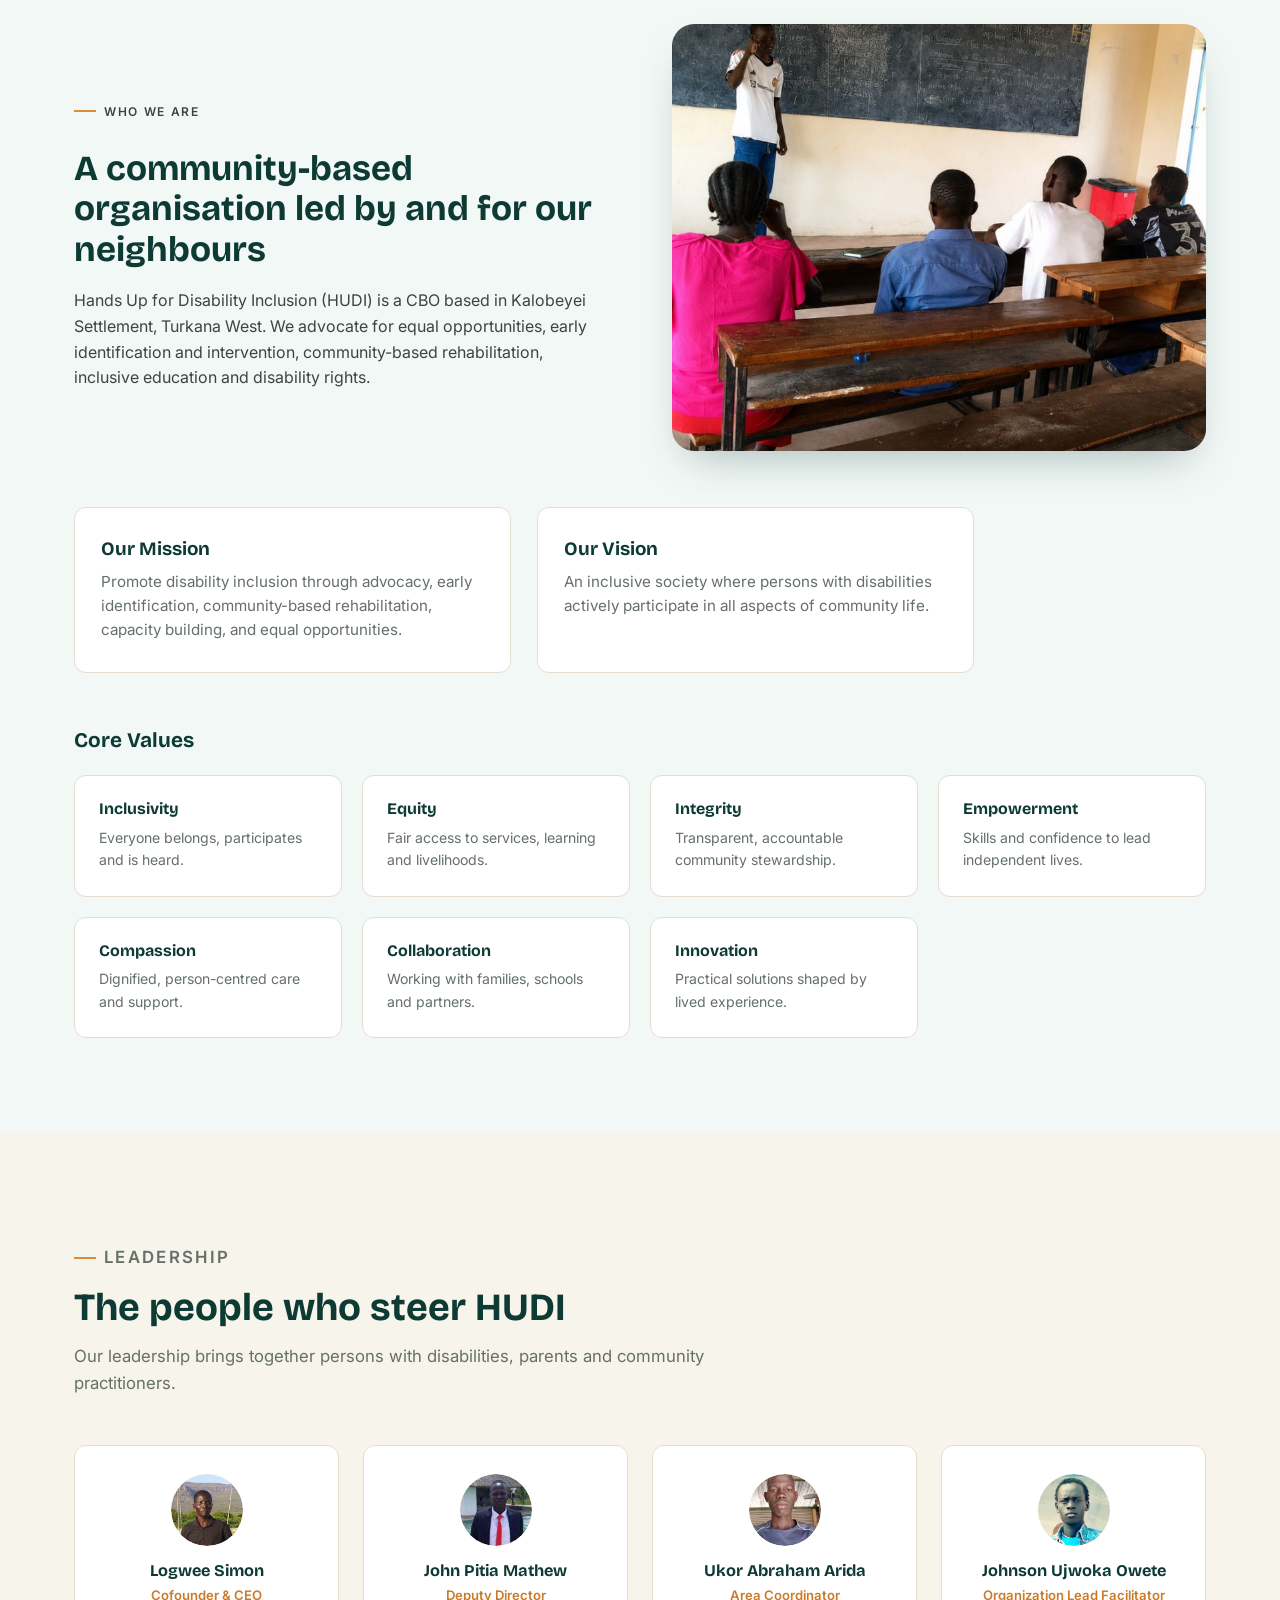
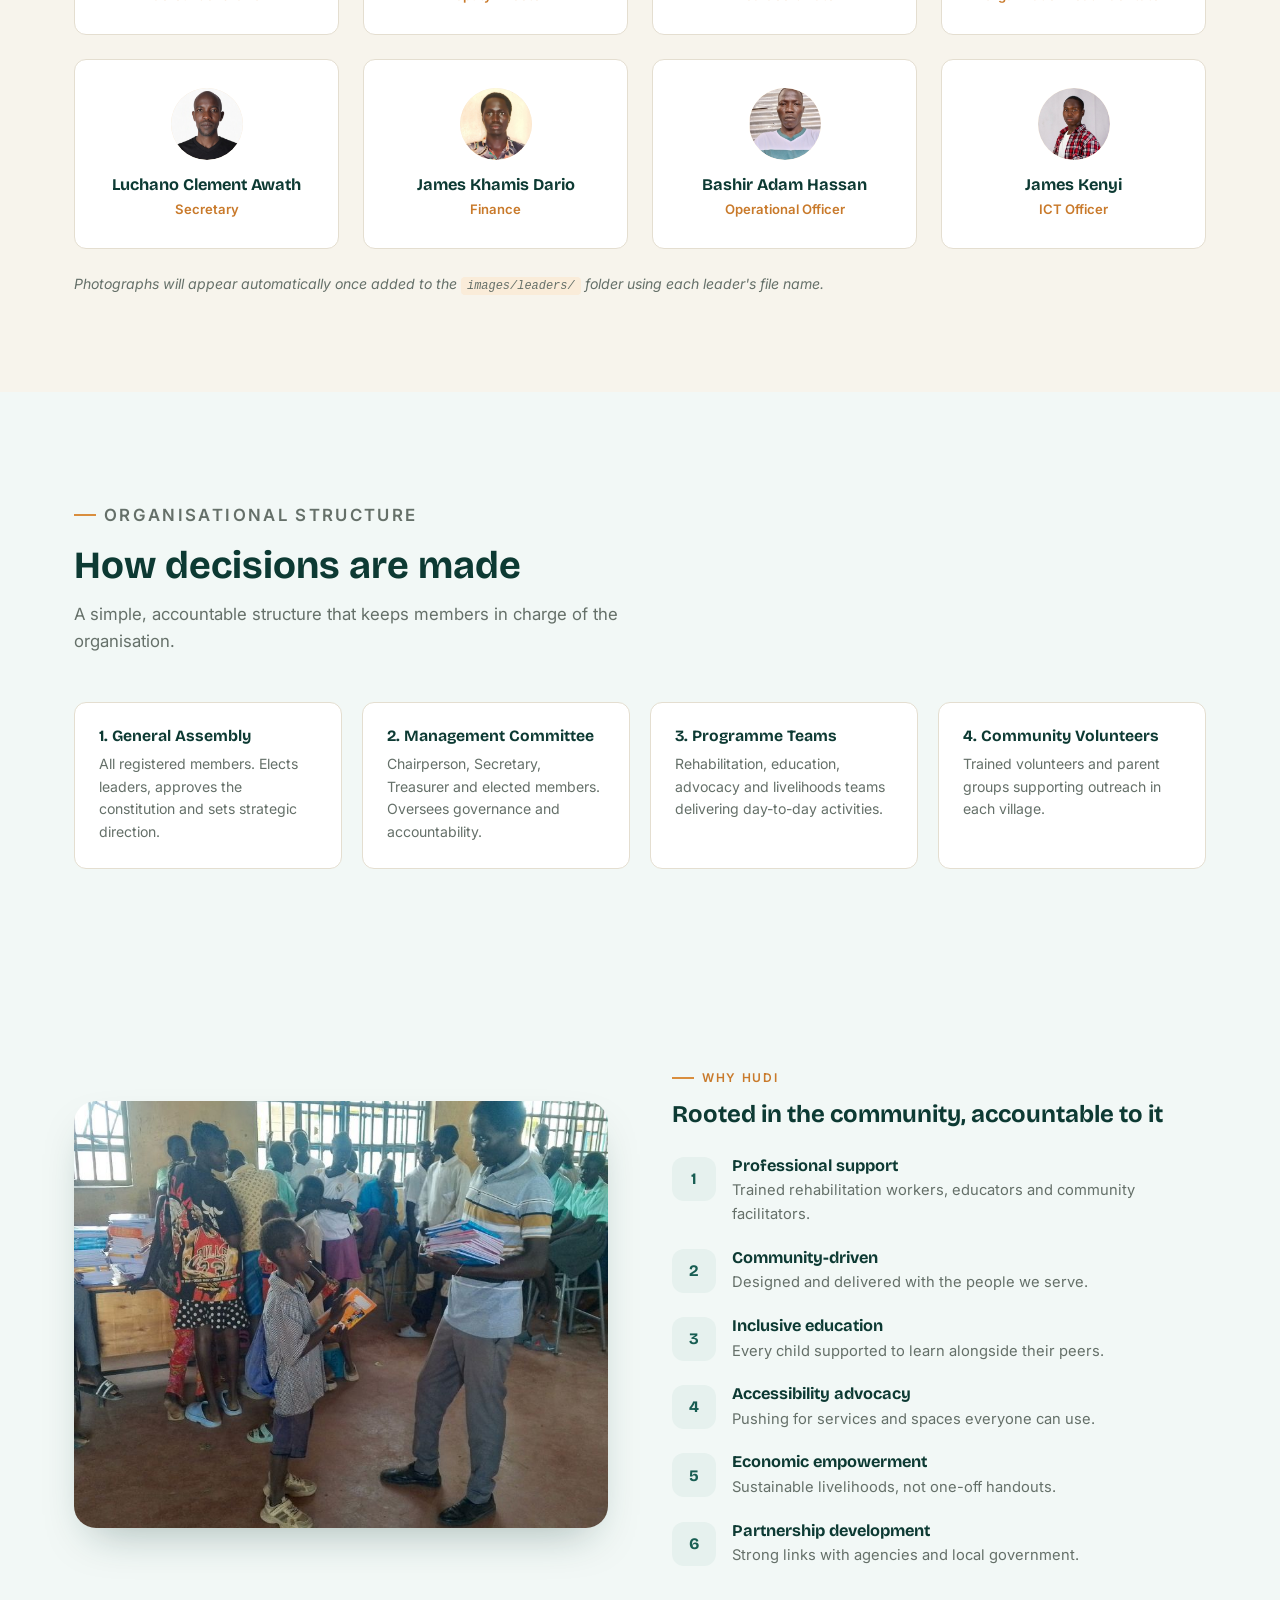
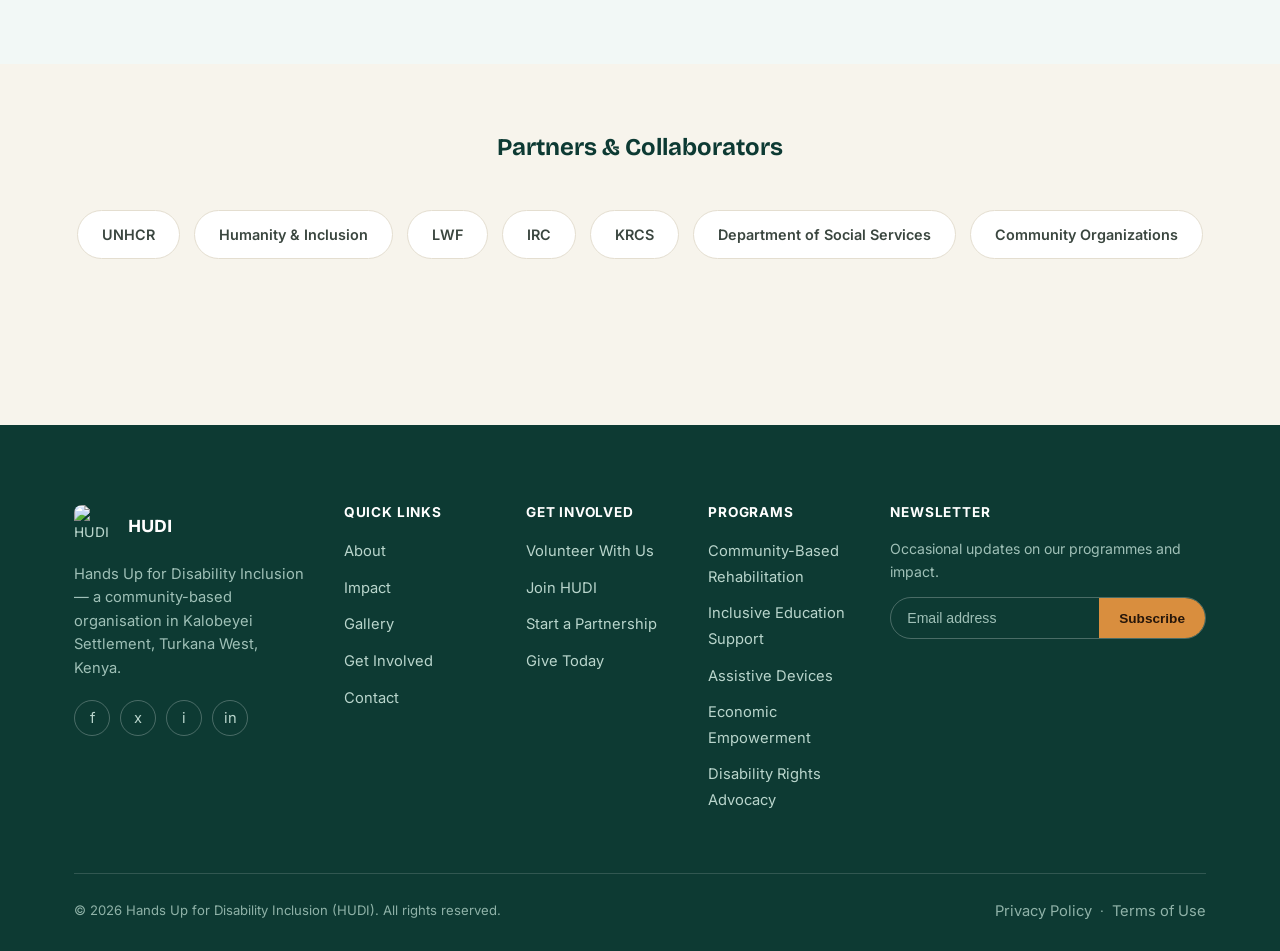
==== commit 66709579: "Rewrite success story text to match new photo; switch to Bricolage Grotesque + Inter typography" ====
--- a/about.html
+++ b/about.html
@@ -7,7 +7,7 @@
 <title>About HUDI — Disability Inclusion in Kalobeyei, Kenya</title>
 <meta name="description" content="Learn about HUDI's mission, vision and core values as a community-based organisation advancing disability inclusion in Kalobeyei Settlement.">
 <link rel="preconnect" href="https://fonts.googleapis.com">
-<link href="https://fonts.googleapis.com/css2?family=Fraunces:opsz,wght@9..144,500;9..144,600;9..144,700&family=Work+Sans:wght@400;500;600;700&display=swap" rel="stylesheet">
+<link href="https://fonts.googleapis.com/css2?family=Bricolage+Grotesque:opsz,wght@12..96,500;12..96,600;12..96,700;12..96,800&family=Inter:wght@400;500;600;700&display=swap" rel="stylesheet">
 <link rel="stylesheet" href="style.css">
 </head>
 <body>
--- a/style.css
+++ b/style.css
@@ -32,8 +32,8 @@
   --shadow-card:0 10px 30px -14px rgba(13,58,51,0.25);
   --shadow-pop:0 20px 45px -18px rgba(13,58,51,0.35);
 
-  --font-display:'Fraunces', Georgia, serif;
-  --font-body:'Work Sans', 'Segoe UI', sans-serif;
+  --font-display:'Bricolage Grotesque', 'Work Sans', 'Segoe UI', sans-serif;
+  --font-body:'Inter', 'Segoe UI', sans-serif;
 
   --surface:#ffffff;
   color-scheme:light;
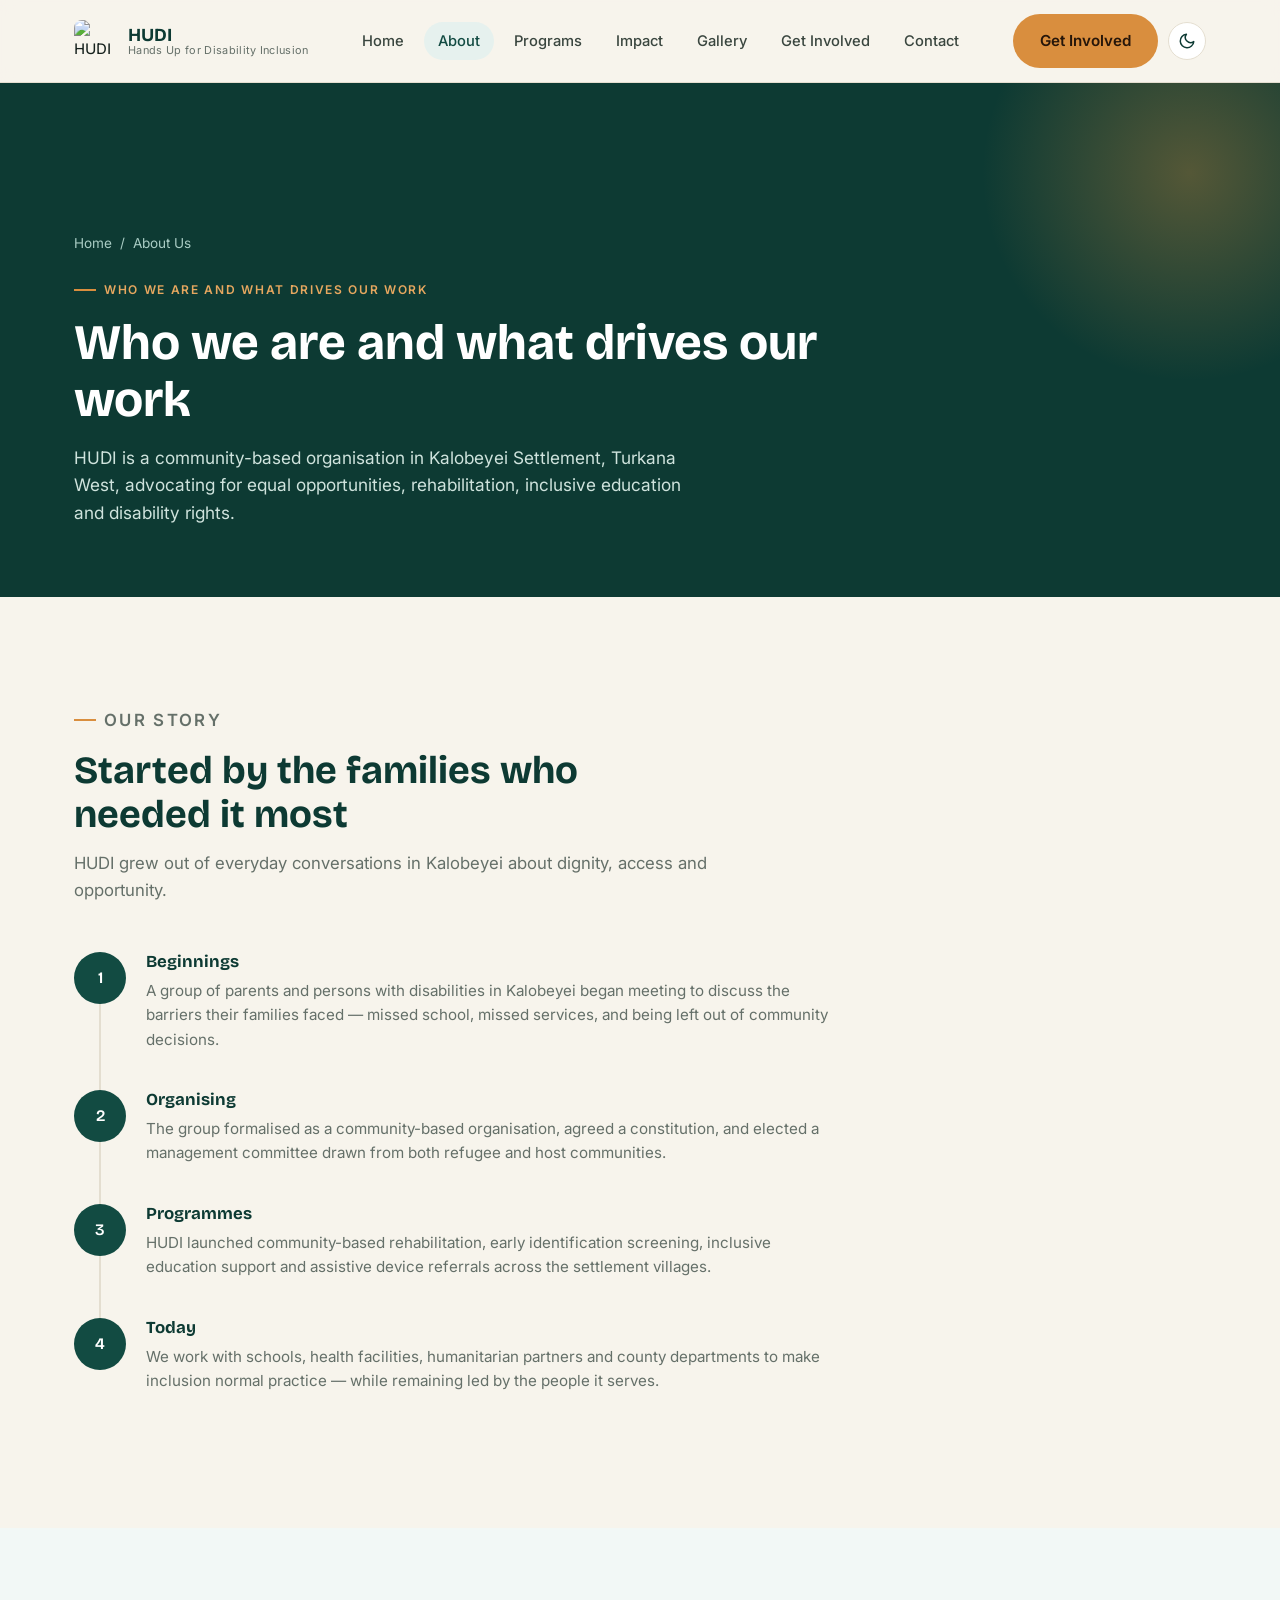
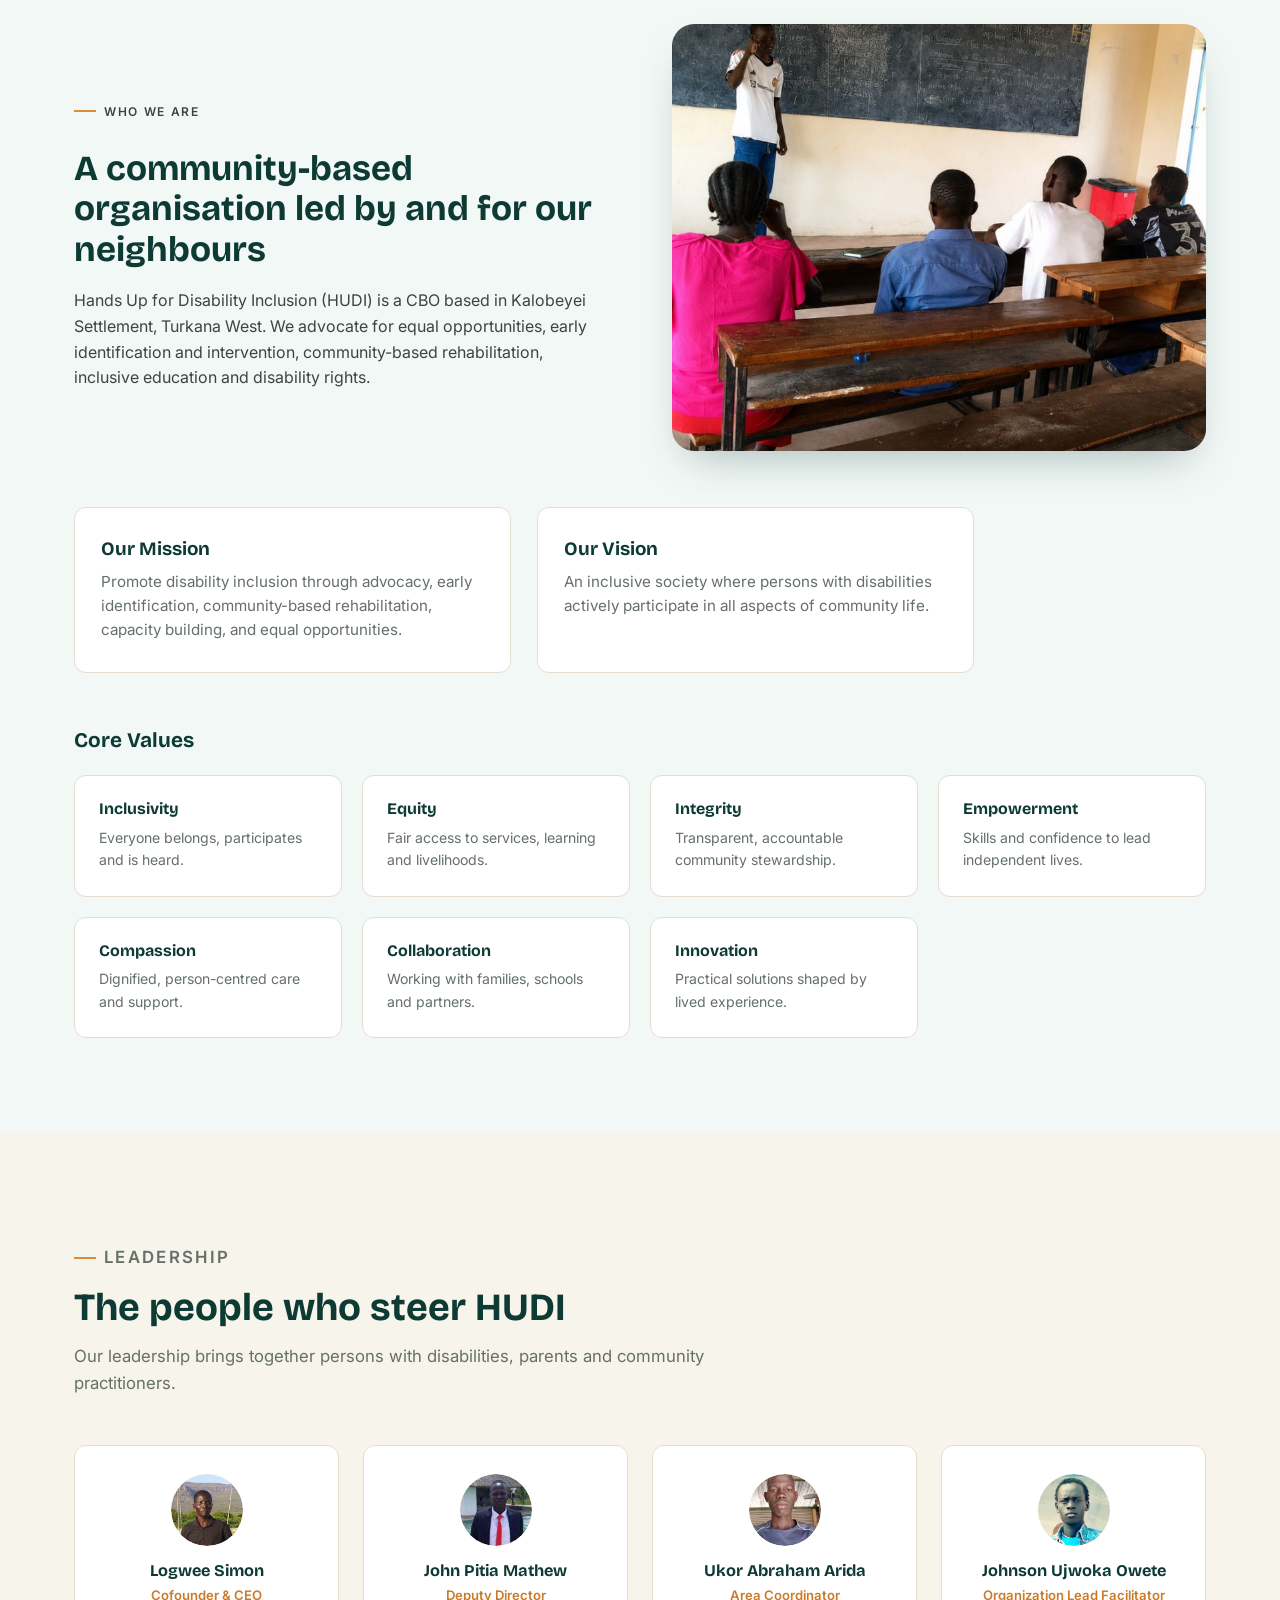
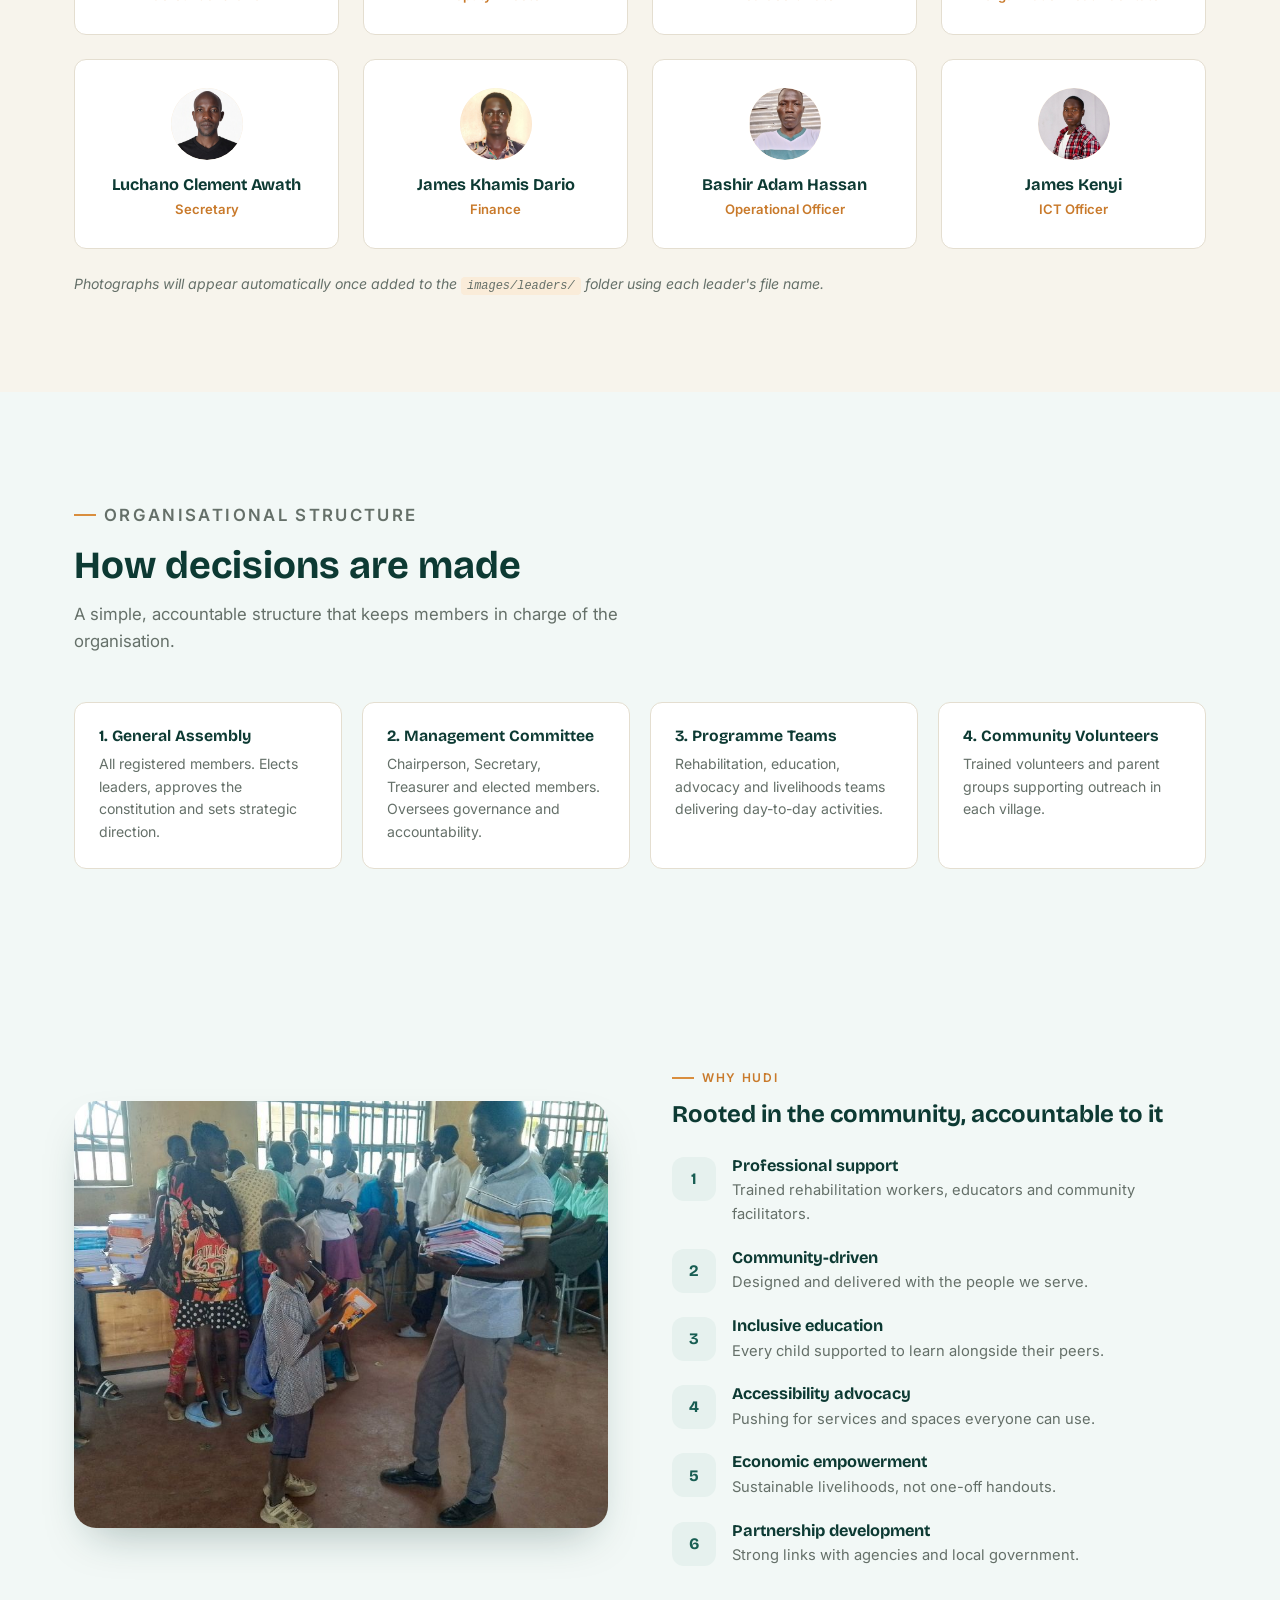
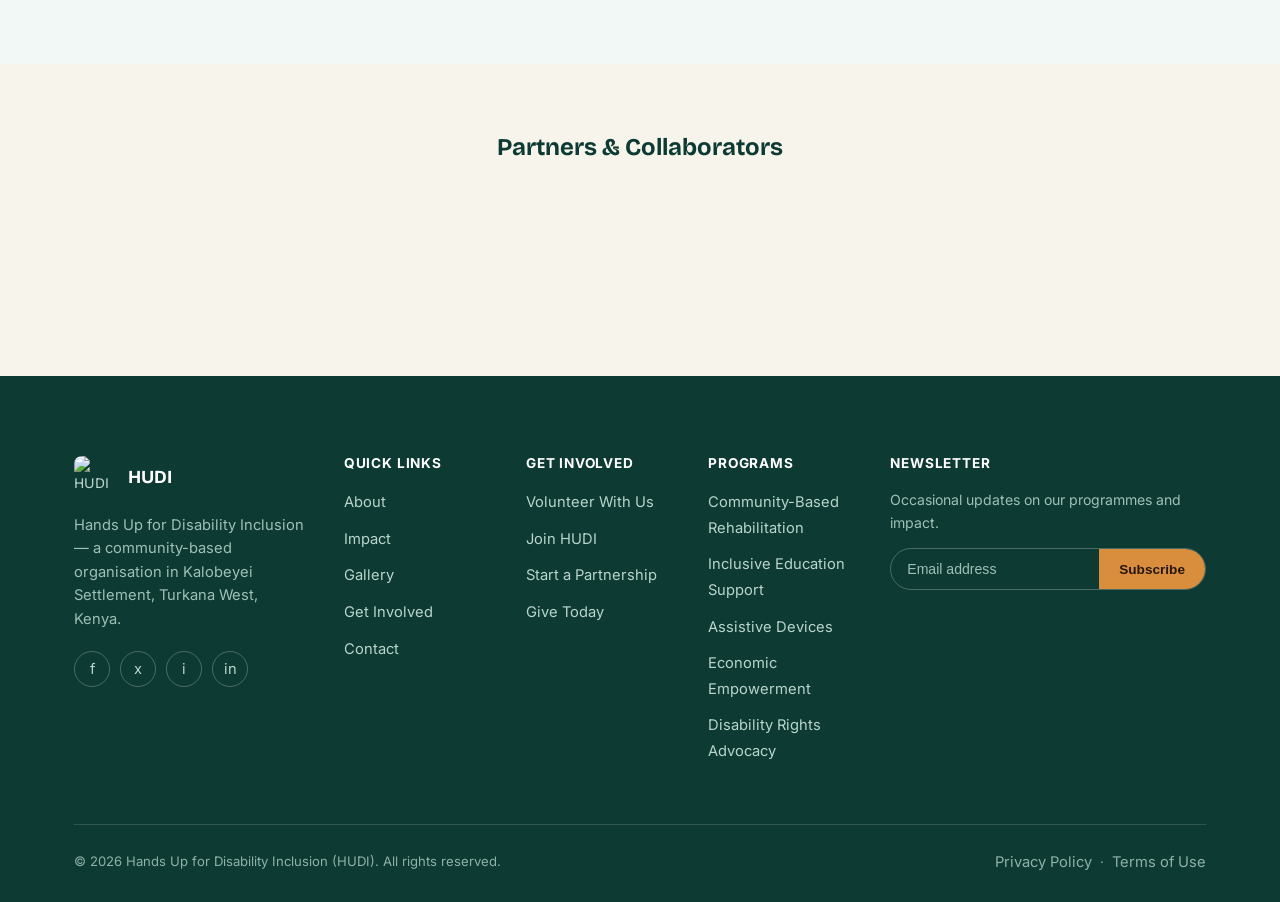
==== commit 5d5a2eed: "Remove partner logo chips, keep Partners & Collaborators heading" ====
--- a/about.html
+++ b/about.html
@@ -214,7 +214,6 @@
         <div class="section-head text-center">
           <h2 style="font-size:1.5rem;">Partners &amp; Collaborators</h2>
         </div>
-        <div class="partner-strip"><div class="partner-chip">UNHCR</div><div class="partner-chip">Humanity & Inclusion</div><div class="partner-chip">LWF</div><div class="partner-chip">IRC</div><div class="partner-chip">KRCS</div><div class="partner-chip">Department of Social Services</div><div class="partner-chip">Community Organizations</div></div>
       </div>
     </section>
 
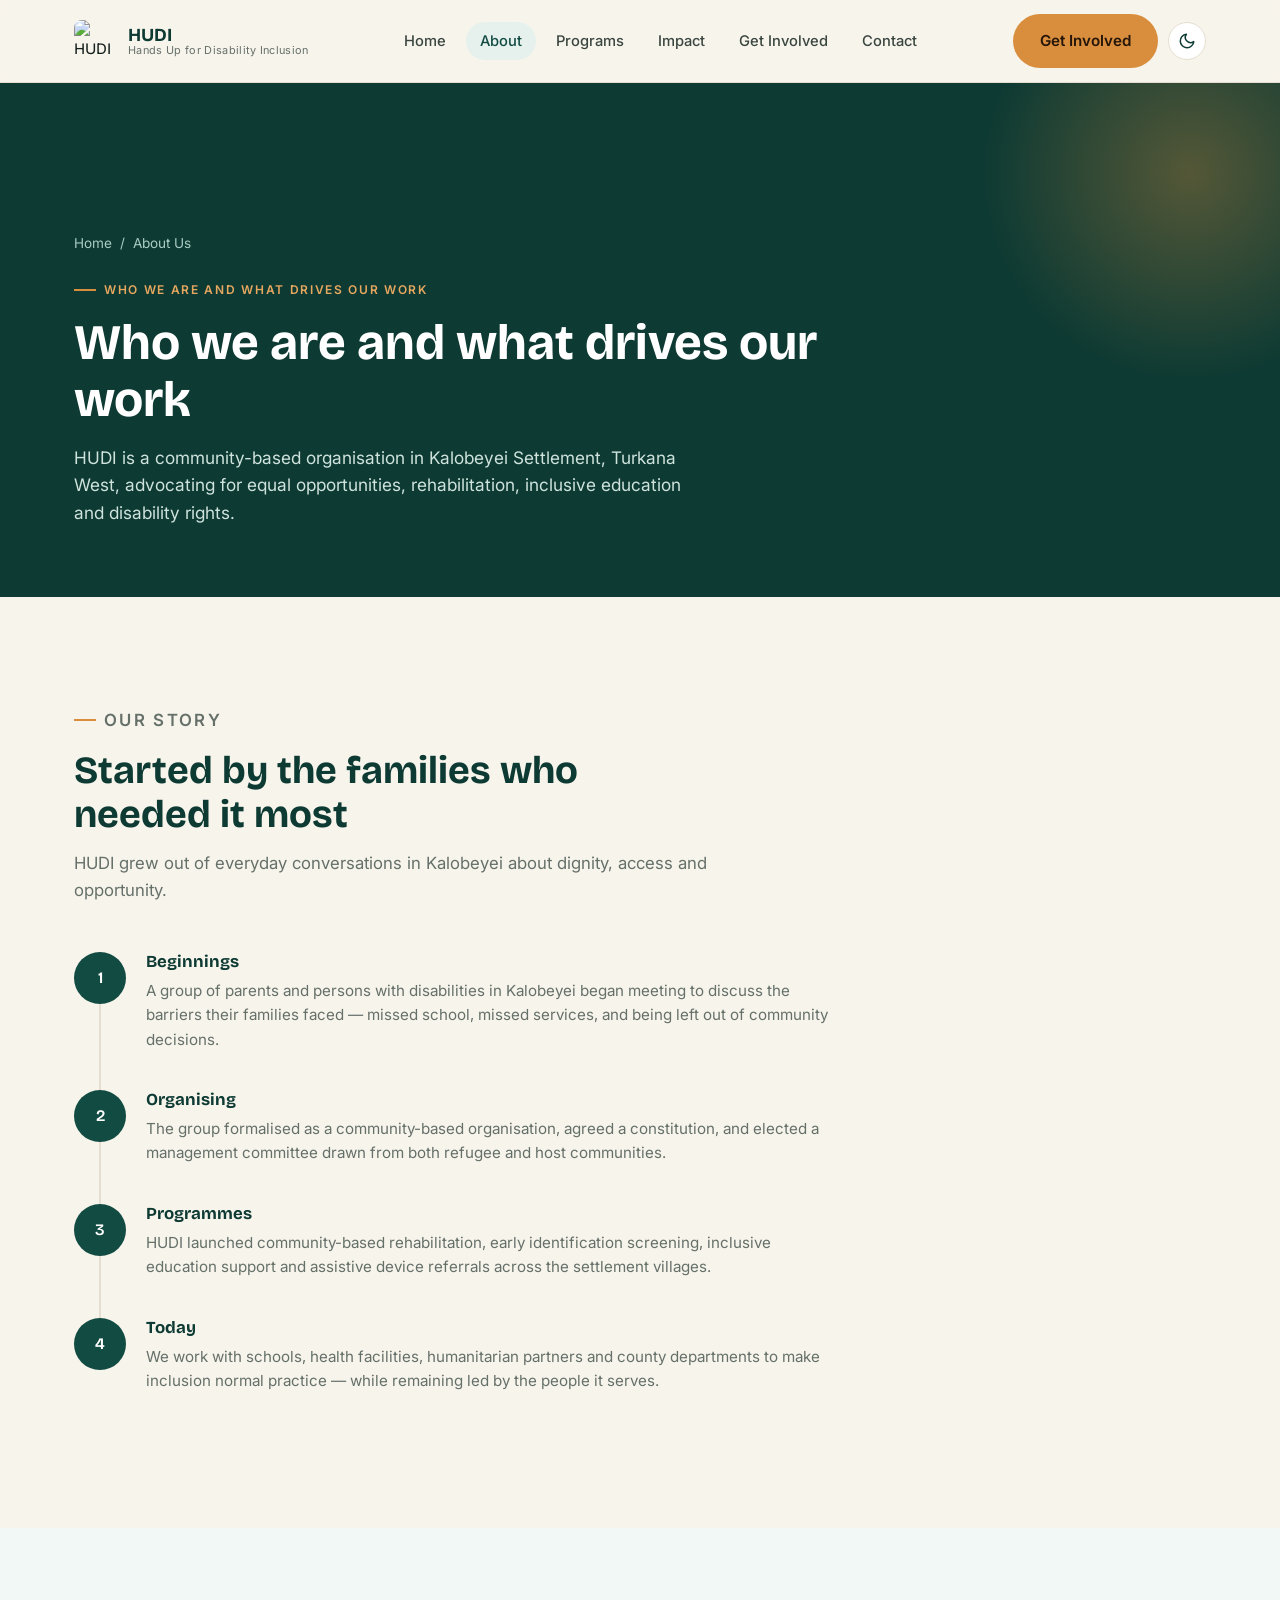
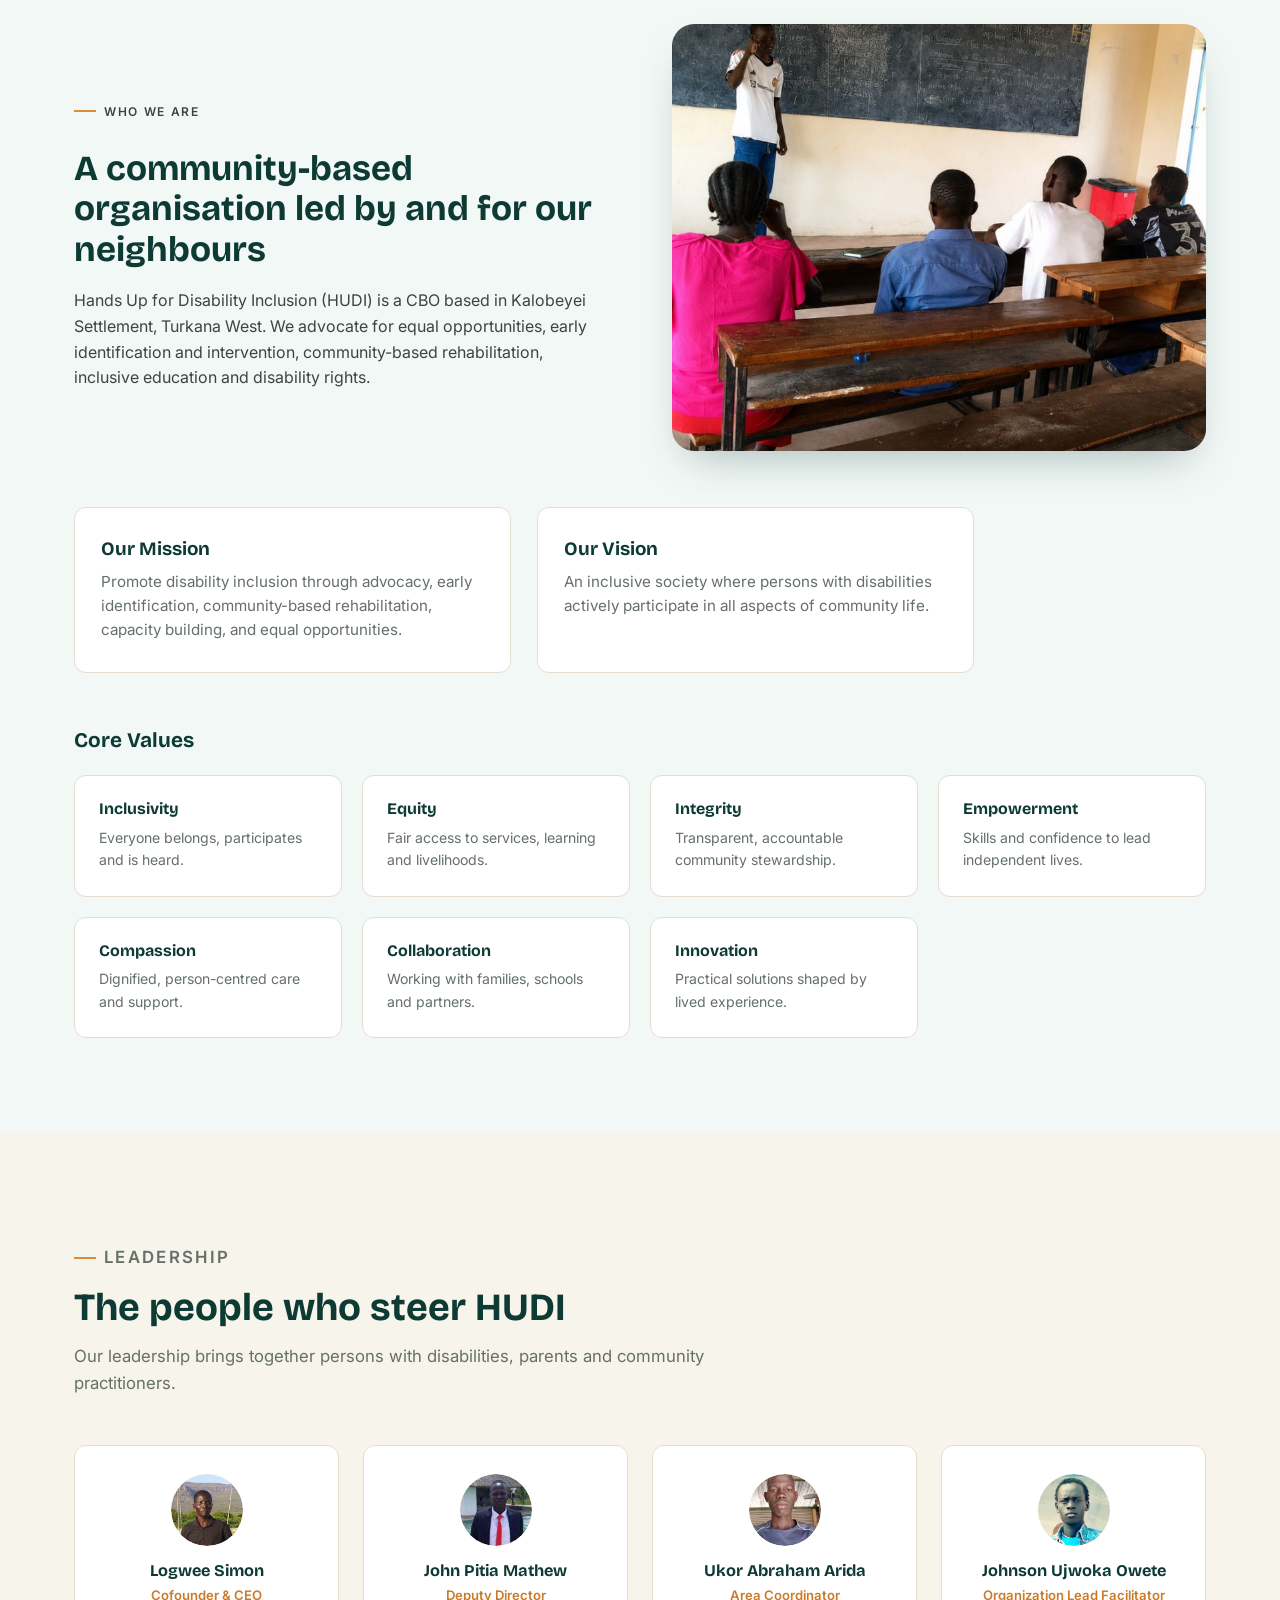
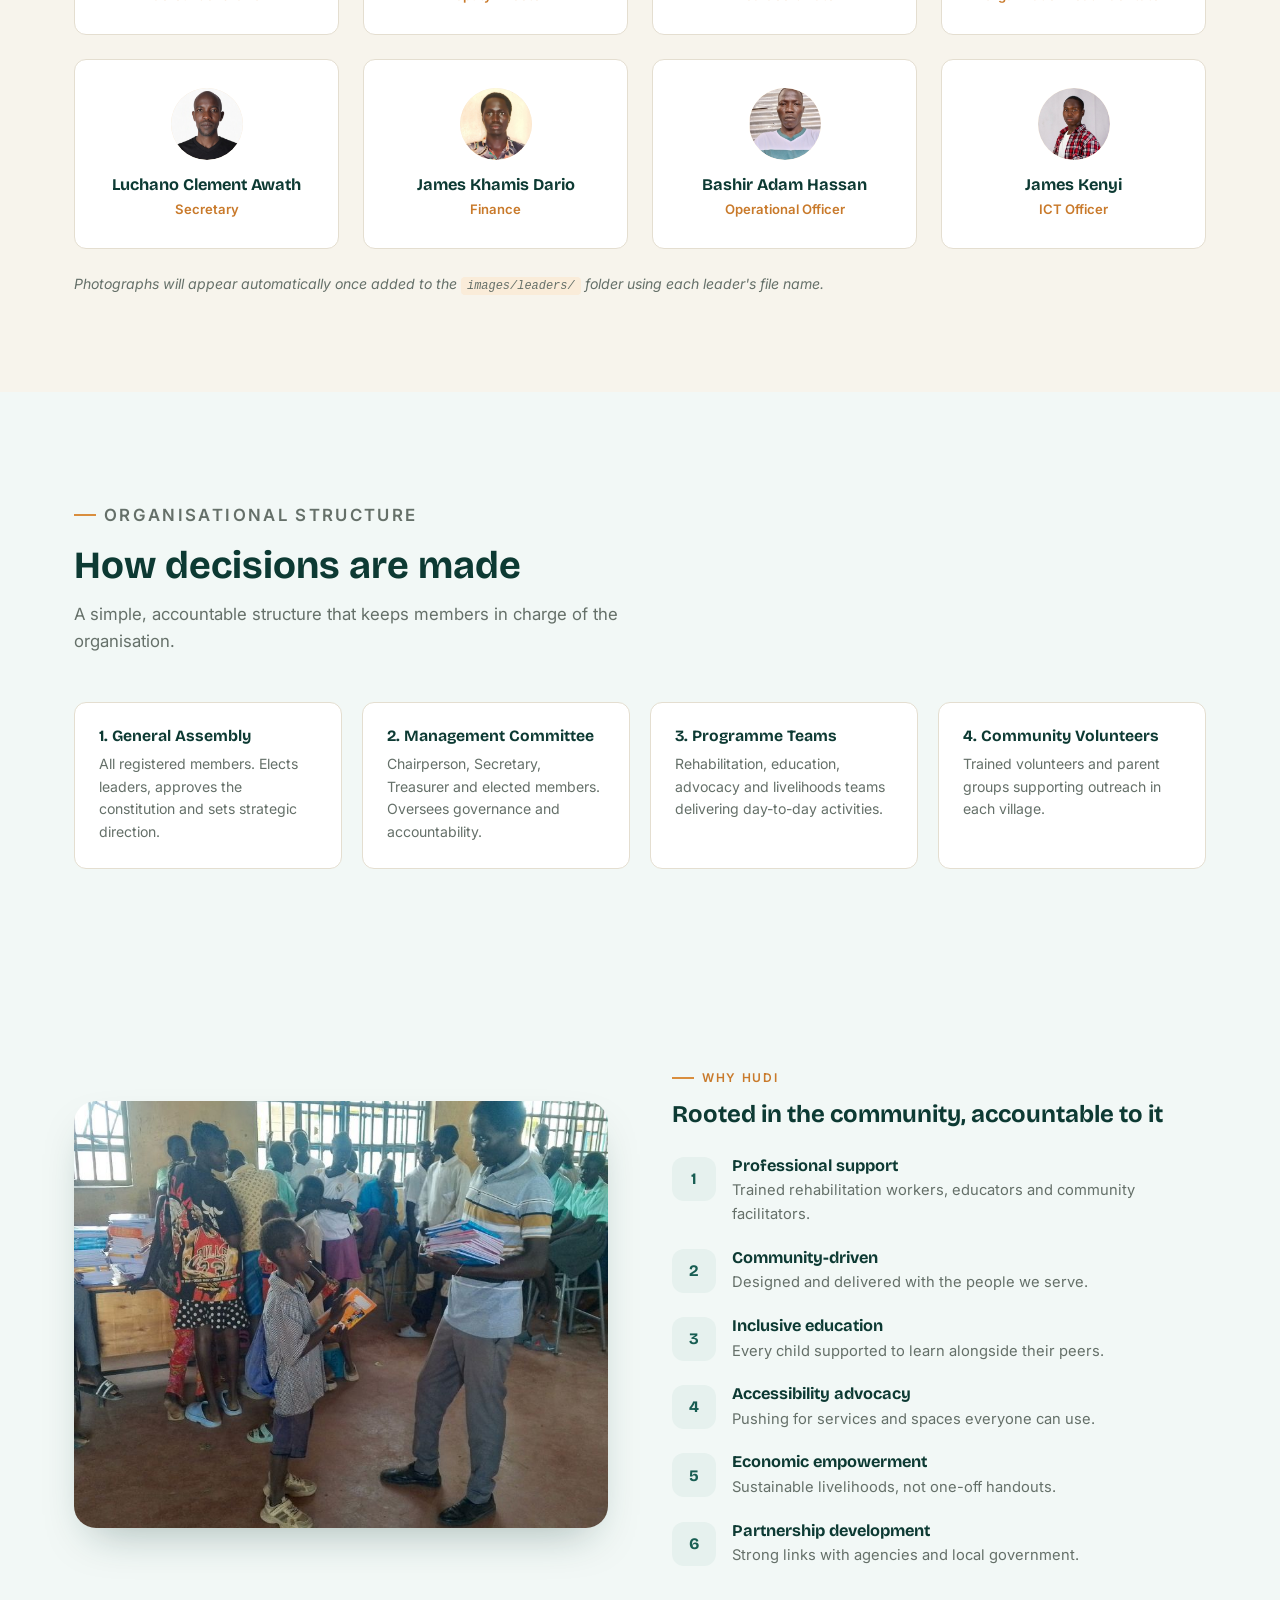
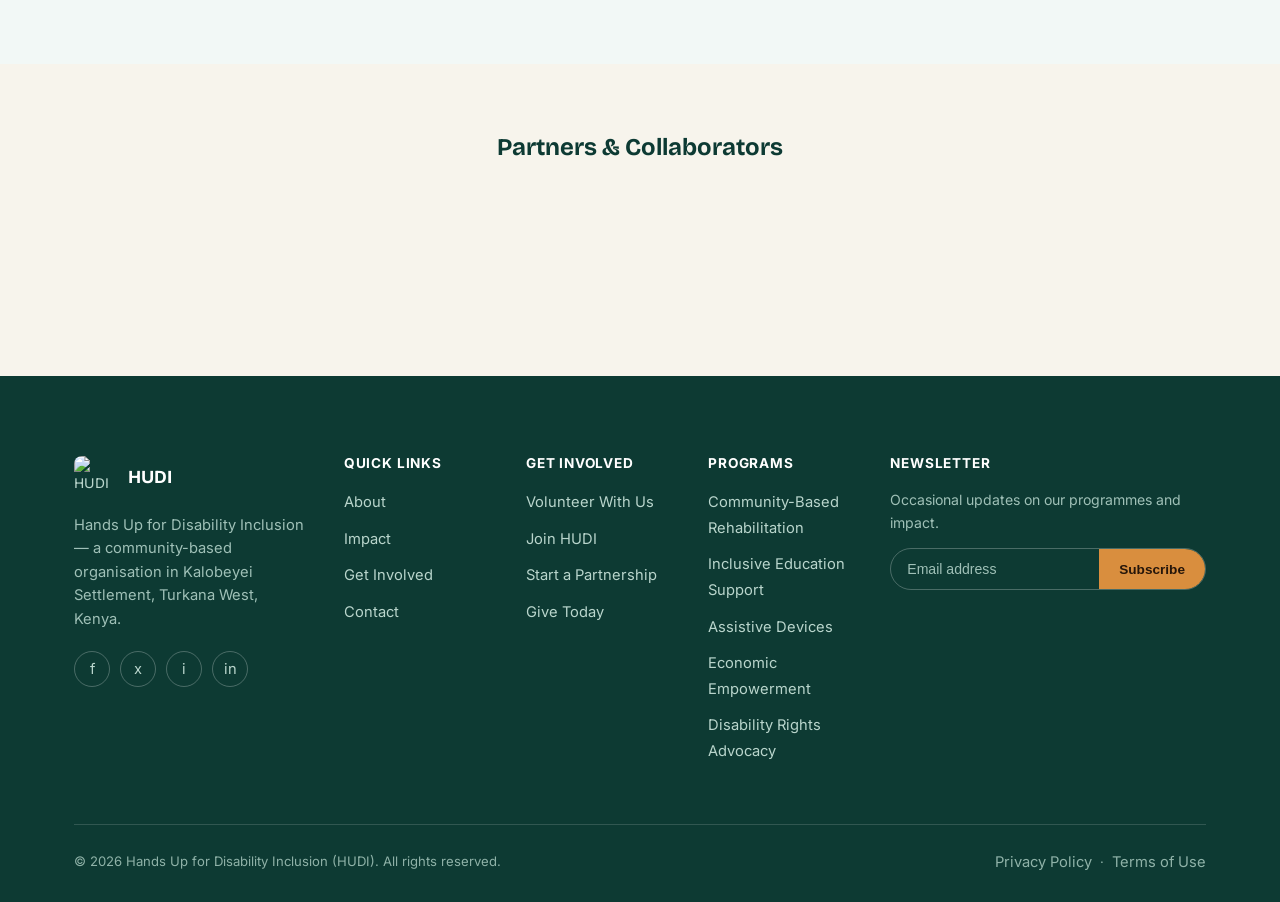
==== commit 96866ce0: "Add HUDI logo favicon; delete gallery page; show 3 testimonials side by side; restructure Our Impact" ====
--- a/about.html
+++ b/about.html
@@ -3,6 +3,10 @@
 <head>
 <meta charset="UTF-8">
 <meta name="viewport" content="width=device-width, initial-scale=1">
+<link rel="icon" href="favicon.ico" sizes="any">
+<link rel="icon" type="image/png" sizes="32x32" href="images/web-images/favicon-32.png">
+<link rel="apple-touch-icon" sizes="180x180" href="images/web-images/favicon-180.png">
+<link rel="icon" type="image/png" sizes="192x192" href="images/web-images/favicon-192.png">
 <script>(function(){try{var t=localStorage.getItem('hudi-theme');if(t==='dark'||(!t&&window.matchMedia('(prefers-color-scheme: dark)').matches)){document.documentElement.setAttribute('data-theme','dark');}}catch(e){}})();</script>
 <title>About HUDI — Disability Inclusion in Kalobeyei, Kenya</title>
 <meta name="description" content="Learn about HUDI's mission, vision and core values as a community-based organisation advancing disability inclusion in Kalobeyei Settlement.">
@@ -24,7 +28,7 @@
 <li><a class="active" href="about.html">About</a></li>
 <li><a class="" href="programs.html">Programs</a></li>
 <li><a class="" href="impact.html">Impact</a></li>
-<li><a class="" href="gallery.html">Gallery</a></li>
+
 <li><a class="" href="get-involved.html">Get Involved</a></li>
 <li><a class="" href="contact.html">Contact</a></li>
 
@@ -239,7 +243,7 @@
         <ul>
           <li><a href="about.html">About</a></li>
           <li><a href="impact.html">Impact</a></li>
-          <li><a href="gallery.html">Gallery</a></li>
+          
           <li><a href="get-involved.html">Get Involved</a></li>
           <li><a href="contact.html">Contact</a></li>
         </ul>
--- a/style.css
+++ b/style.css
@@ -275,7 +275,12 @@
 
 /* Stats */
 .stats-grid{display:grid;grid-template-columns:repeat(4,1fr);gap:24px;text-align:center;}
-.stat-card{padding:30px 16px;}
+.stat-card{padding:30px 20px;background:rgba(255,255,255,.04);border:1px solid rgba(255,255,255,.12);border-radius:var(--radius-md);}
+.stat-card .stat-icon{
+  width:46px;height:46px;margin:0 auto 14px;border-radius:50%;
+  background:rgba(244,166,63,.16);display:flex;align-items:center;justify-content:center;
+}
+.stat-card .stat-icon svg{width:22px;height:22px;stroke:var(--ochre-400);}
 .stat-card .num{font-family:var(--font-display);font-size:clamp(2.2rem,4vw,3.2rem);color:var(--ochre-400);font-weight:600;}
 .stat-card .label{margin-top:8px;color:#cfe3dd;font-size:.92rem;letter-spacing:.02em;}
 @media (max-width:760px){.stats-grid{grid-template-columns:repeat(2,1fr);}}
@@ -304,19 +309,20 @@
 @media (max-width:860px){.feature-split{grid-template-columns:1fr;gap:34px;}}
 
 /* Testimonials */
-.testimonial-slider{position:relative;max-width:760px;margin:0 auto;text-align:center;}
-.testimonial-slide{display:none;}
-.testimonial-slide.active{display:block;animation:fadeUp .5s ease;}
-@keyframes fadeUp{from{opacity:0;transform:translateY(10px);}to{opacity:1;transform:translateY(0);}}
-.testimonial-slide blockquote{font-family:var(--font-display);font-size:1.4rem;color:var(--teal-900);line-height:1.4;}
+.testimonial-slider{
+  display:grid;grid-template-columns:repeat(3,1fr);gap:24px;
+  max-width:1080px;margin:0 auto;
+}
+.testimonial-slide{
+  display:flex;flex-direction:column;text-align:left;
+  background:var(--surface);border:1px solid var(--line);border-radius:var(--radius-md);
+  padding:28px;
+}
+.testimonial-slide blockquote{font-family:var(--font-display);font-size:1.08rem;color:var(--teal-900);line-height:1.45;margin:0;}
 .testimonial-slide .who{margin-top:18px;color:var(--ochre-600);font-weight:600;font-size:.92rem;}
 .testimonial-slide .who span{color:var(--ink-500);font-weight:400;}
-.slider-controls{display:flex;justify-content:center;gap:16px;margin-top:36px;}
-.slider-controls button{
-  border:1px solid var(--line);background:var(--surface);border-radius:100px;padding:10px 22px;font-size:.85rem;font-weight:600;
-  cursor:pointer;color:var(--teal-800);
-}
-.slider-controls button:hover{background:var(--teal-100);}
+@media (max-width:900px){.testimonial-slider{grid-template-columns:1fr 1fr;}}
+@media (max-width:620px){.testimonial-slider{grid-template-columns:1fr;}}
 
 /* Partners */
 .partner-strip{display:flex;flex-wrap:wrap;gap:14px;justify-content:center;}
@@ -461,16 +467,6 @@
 }
 .filter-btn:hover{background:var(--teal-100);}
 .filter-btn.active{background:var(--teal-800);color:#fff;border-color:var(--teal-800);}
-.gallery-grid{display:grid;grid-template-columns:repeat(3,1fr);gap:20px;}
-.gallery-item{position:relative;border-radius:var(--radius-md);overflow:hidden;cursor:pointer;aspect-ratio:4/3.3;}
-.gallery-item img{width:100%;height:100%;object-fit:cover;transition:transform .35s ease;}
-.gallery-item:hover img{transform:scale(1.06);}
-.gallery-tag{
-  position:absolute;left:14px;bottom:14px;background:rgba(13,58,51,.85);color:#fff;padding:6px 14px;border-radius:100px;
-  font-size:.78rem;font-weight:600;
-}
-@media (max-width:820px){.gallery-grid{grid-template-columns:1fr 1fr;}}
-@media (max-width:520px){.gallery-grid{grid-template-columns:1fr;}}
 
 /* ============================================================
    Contact page
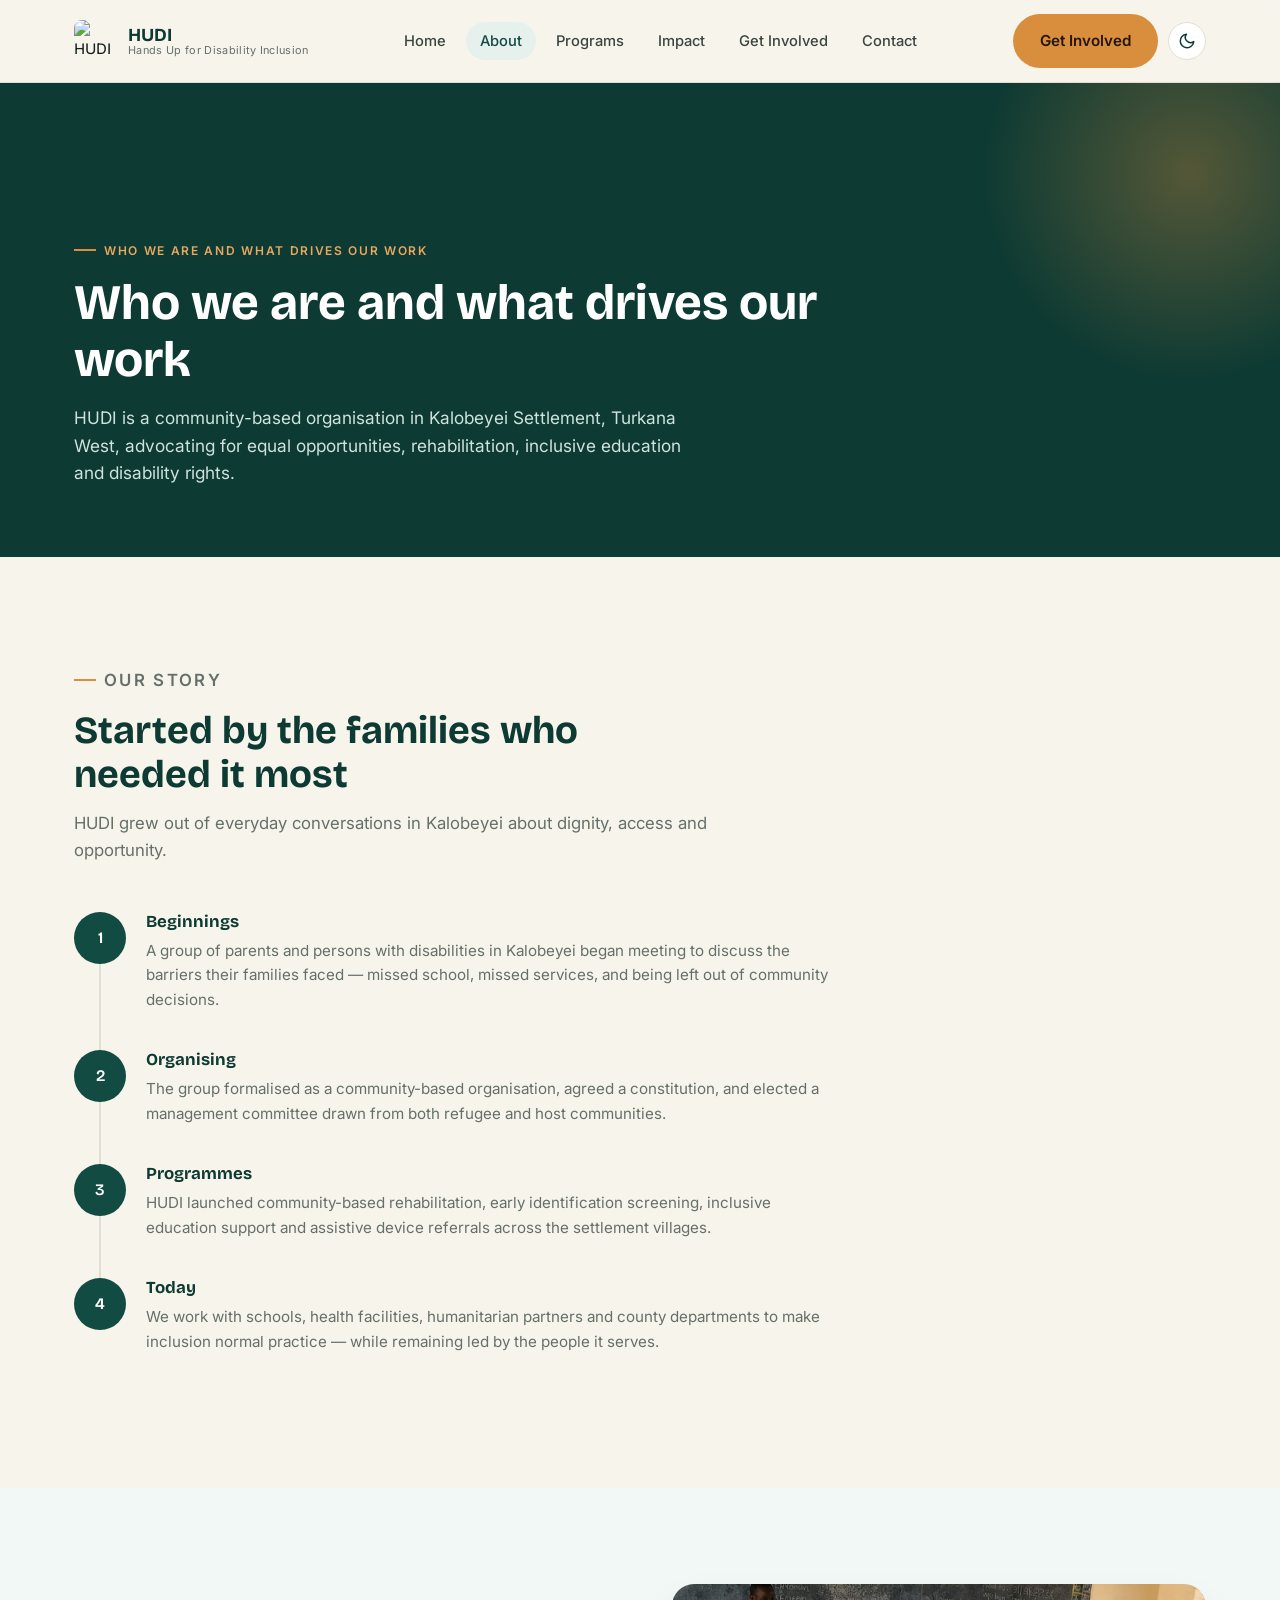
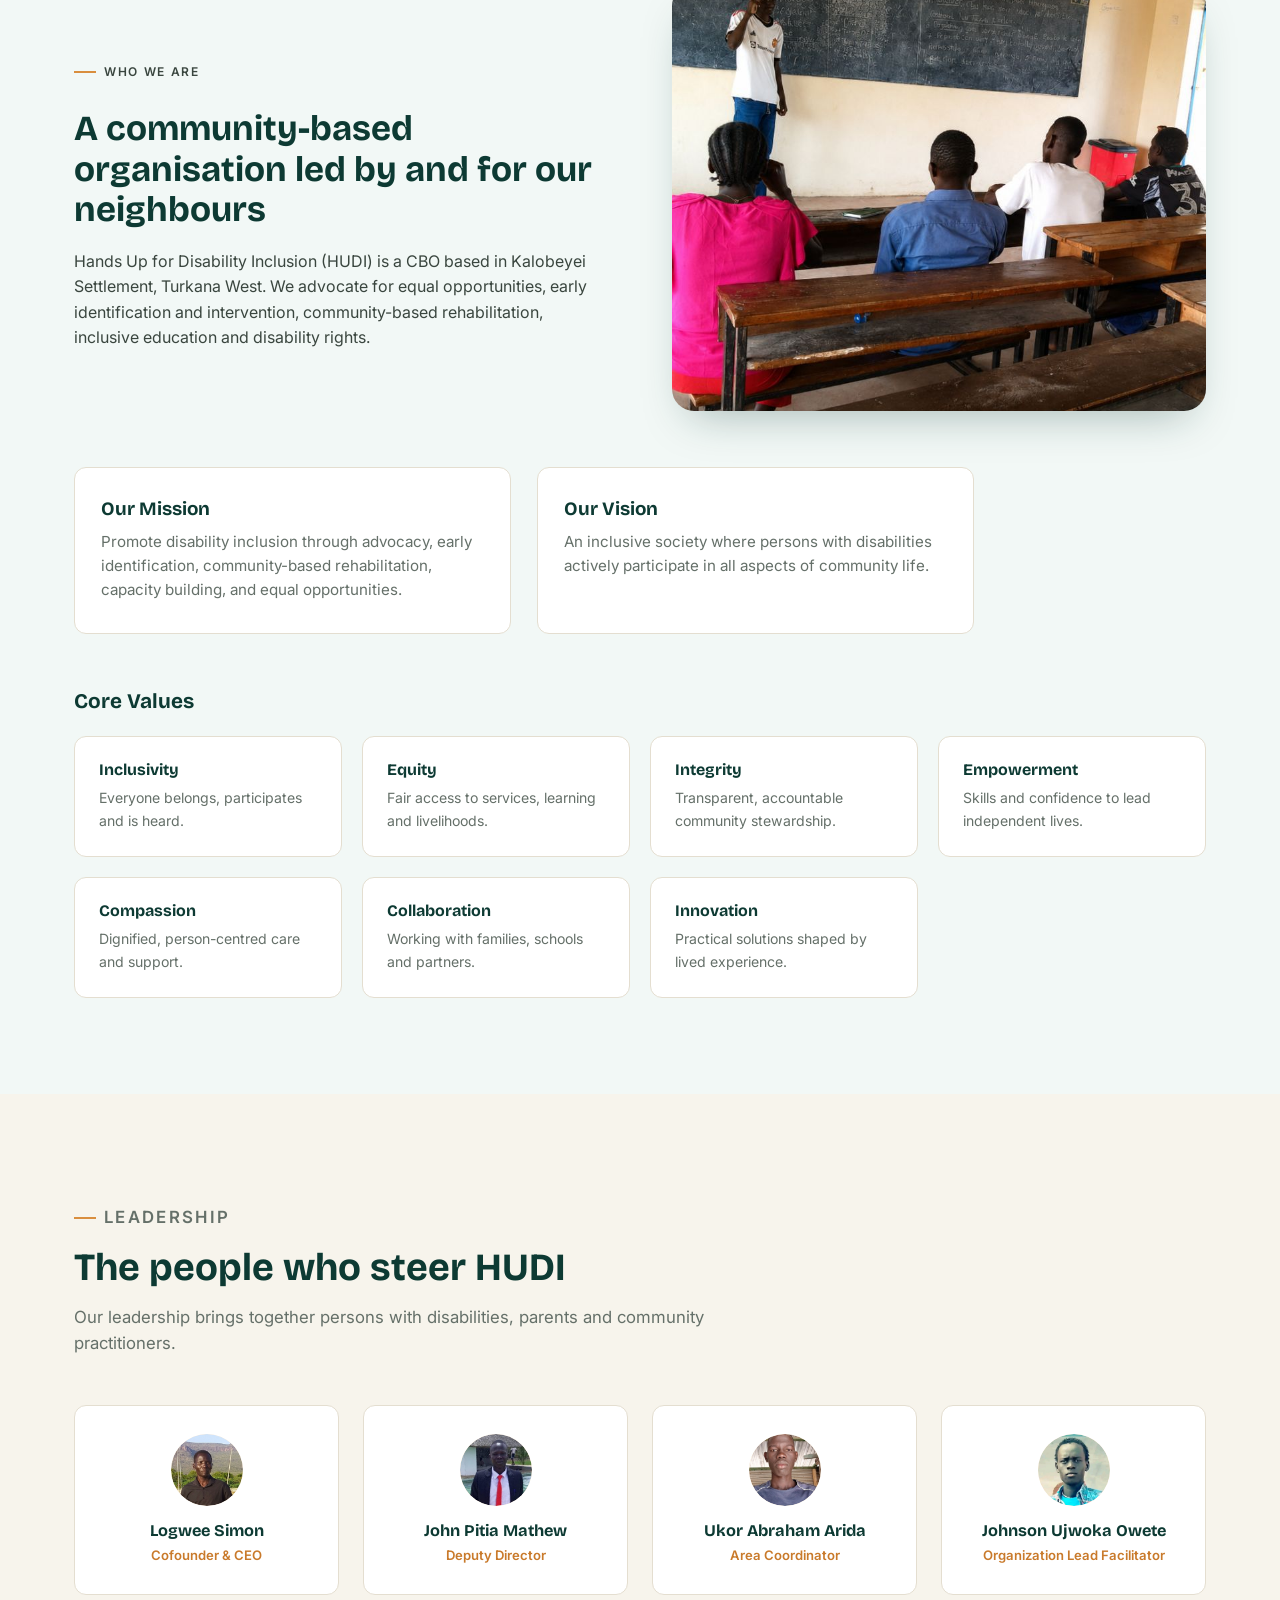
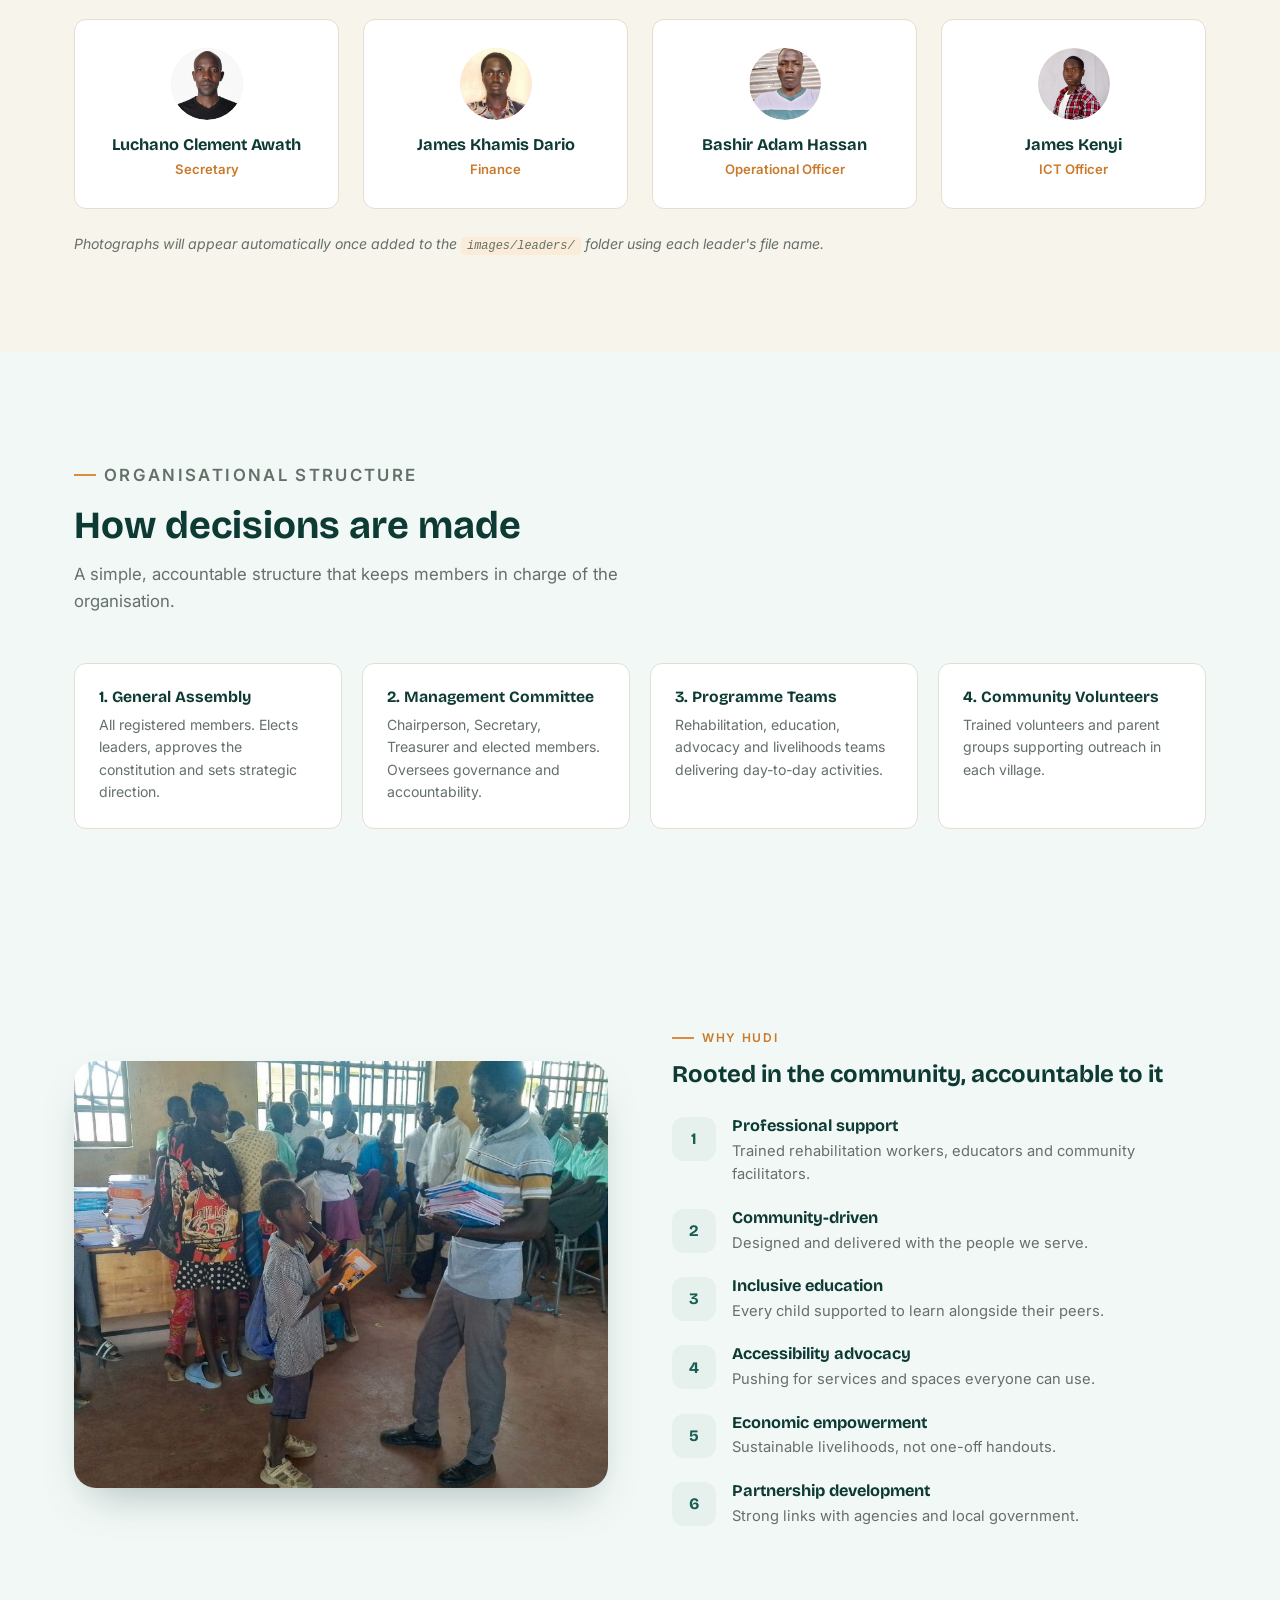
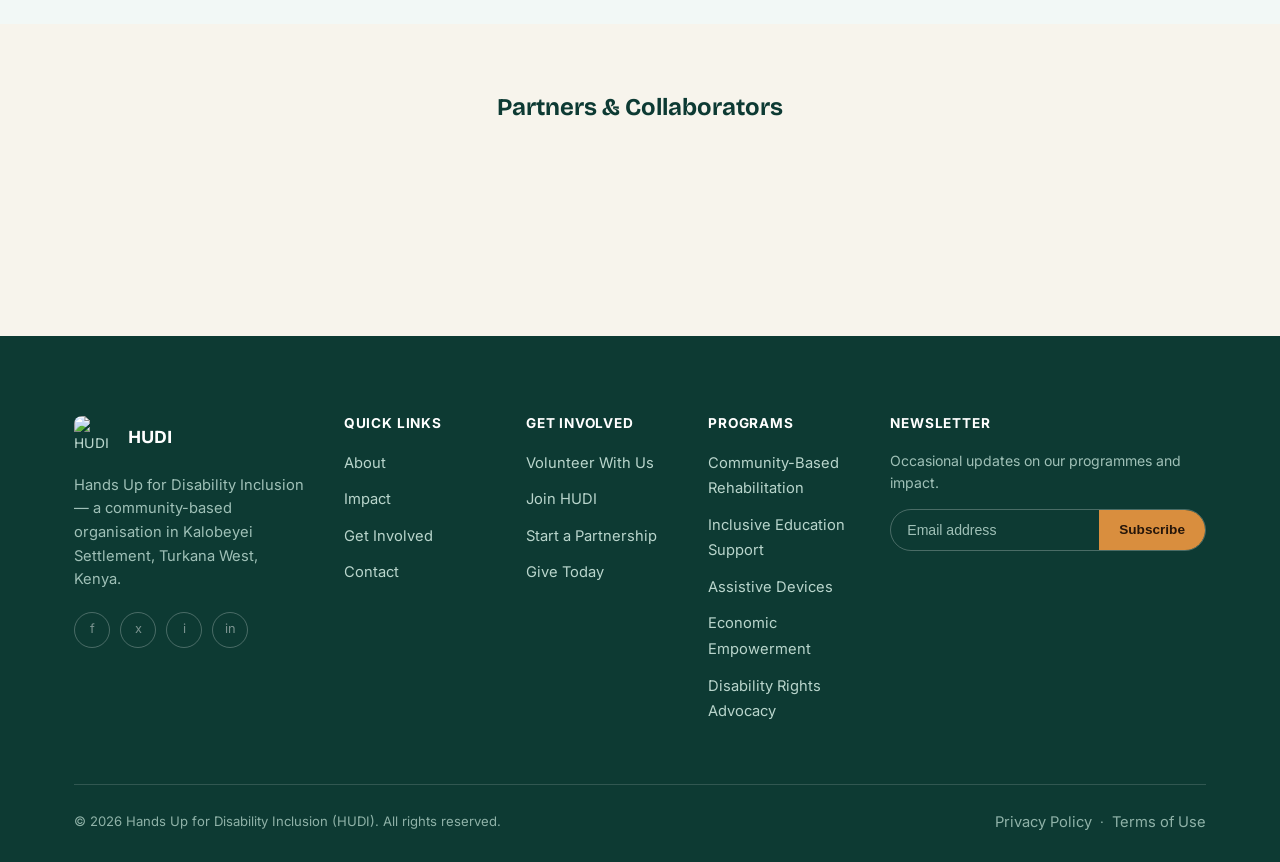
==== commit 25f53606: "Add coming-soon payment modal on donate page; disable social icons; show 3 testimonials with see-mor" ====
--- a/about.html
+++ b/about.html
@@ -51,7 +51,6 @@
 
   <div class="page-header">
     <div class="container">
-      <div class="breadcrumb"><a href="index.html">Home</a><span>/</span><span>About Us</span></div>
       <p class="eyebrow" style="color:#e6a75f;">Who we are and what drives our work</p>
       <h1>Who we are and what drives our work</h1>
       <p class="lead">HUDI is a community-based organisation in Kalobeyei Settlement, Turkana West, advocating for equal opportunities, rehabilitation, inclusive education and disability rights.</p>
@@ -232,10 +231,10 @@
         </a>
         <p>Hands Up for Disability Inclusion — a community-based organisation in Kalobeyei Settlement, Turkana West, Kenya.</p>
         <div class="footer-social">
-          <a href="contact.html" aria-label="Facebook">f</a>
-          <a href="contact.html" aria-label="Twitter">x</a>
-          <a href="contact.html" aria-label="Instagram">i</a>
-          <a href="contact.html" aria-label="LinkedIn">in</a>
+          <span class="social-disabled" aria-label="Facebook (coming soon)" aria-disabled="true" title="Coming soon">f</span>
+          <span class="social-disabled" aria-label="Twitter (coming soon)" aria-disabled="true" title="Coming soon">x</span>
+          <span class="social-disabled" aria-label="Instagram (coming soon)" aria-disabled="true" title="Coming soon">i</span>
+          <span class="social-disabled" aria-label="LinkedIn (coming soon)" aria-disabled="true" title="Coming soon">in</span>
         </div>
       </div>
       <div>
--- a/style.css
+++ b/style.css
@@ -197,10 +197,6 @@
   content:"";position:absolute;right:-120px;top:-120px;width:420px;height:420px;border-radius:50%;
   background:radial-gradient(circle,rgba(217,142,62,.35),transparent 70%);
 }
-.breadcrumb{display:flex;gap:8px;font-size:.85rem;color:#a9ccc4;margin-bottom:18px;}
-.breadcrumb a{color:#a9ccc4;}
-.breadcrumb a:hover{color:#fff;}
-
 .back-link{
   display:inline-flex;align-items:center;gap:8px;
   font-size:.88rem;font-weight:600;color:#cfe3dd;margin-bottom:22px;
@@ -323,6 +319,12 @@
 .testimonial-slide .who span{color:var(--ink-500);font-weight:400;}
 @media (max-width:900px){.testimonial-slider{grid-template-columns:1fr 1fr;}}
 @media (max-width:620px){.testimonial-slider{grid-template-columns:1fr;}}
+.testimonials-toggle-wrap{display:flex;justify-content:center;margin-top:28px;}
+.testimonials-toggle{
+  border:1px solid var(--line);background:var(--surface);border-radius:100px;padding:10px 22px;font-size:.85rem;font-weight:600;
+  cursor:pointer;color:var(--teal-800);
+}
+.testimonials-toggle:hover{background:var(--teal-100);}
 
 /* Partners */
 .partner-strip{display:flex;flex-wrap:wrap;gap:14px;justify-content:center;}
@@ -371,11 +373,11 @@
 .footer-brand .brand-text span{color:#9fc0b7;}
 .footer-brand p{margin-top:16px;font-size:.92rem;color:#9fc0b7;max-width:280px;}
 .footer-social{display:flex;gap:10px;margin-top:20px;}
-.footer-social a{
+.footer-social .social-disabled{
   width:36px;height:36px;border-radius:50%;border:1px solid rgba(255,255,255,.25);
   display:flex;align-items:center;justify-content:center;font-size:.8rem;
-}
-.footer-social a:hover{background:rgba(255,255,255,.12);}
+  color:rgba(255,255,255,.45);cursor:not-allowed;user-select:none;
+}
 .site-footer h4{color:#fff;font-family:var(--font-body);font-size:.85rem;text-transform:uppercase;letter-spacing:.06em;margin-bottom:18px;}
 .site-footer ul{display:flex;flex-direction:column;gap:11px;}
 .site-footer a{font-size:.92rem;color:#b9d5cc;}
@@ -542,18 +544,28 @@
 .text-center{text-align:center;margin-left:auto;margin-right:auto;}
 
 /* Growth tracker (impact page) */
-.demo-badge{
-  display:inline-flex;align-items:center;gap:6px;background:var(--ochre-100);color:var(--ochre-600);
-  font-size:.72rem;font-weight:700;text-transform:uppercase;letter-spacing:.04em;padding:5px 12px;border-radius:20px;
-  margin-bottom:14px;
-}
-.demo-badge::before{content:"";width:7px;height:7px;border-radius:50%;background:var(--ochre-600);}
 .growth-card{background:var(--surface);border:1px solid var(--line);border-radius:var(--radius-lg);padding:36px;box-shadow:var(--shadow-card);}
-.growth-controls{display:flex;flex-wrap:wrap;gap:10px;margin-bottom:32px;}
 .growth-chart{display:flex;align-items:flex-end;gap:clamp(10px,3vw,28px);height:230px;padding:0 4px;border-bottom:2px solid var(--line);}
 .growth-bar{flex:1;display:flex;flex-direction:column;align-items:center;justify-content:flex-end;height:100%;min-width:0;}
 .growth-bar .bar-value{font-family:var(--font-display);font-weight:700;color:var(--teal-900);margin-bottom:8px;font-size:clamp(.85rem,2vw,1.05rem);white-space:nowrap;}
 .growth-bar .bar-fill{width:100%;max-width:56px;background:linear-gradient(180deg,var(--ochre-400),var(--teal-600));border-radius:8px 8px 0 0;transition:height .9s cubic-bezier(.22,.9,.35,1);}
-.growth-bar .bar-year{margin-top:12px;font-size:.85rem;color:var(--ink-500);font-weight:600;}
+.growth-bar .bar-year{margin-top:12px;font-size:.8rem;color:var(--ink-500);font-weight:600;text-align:center;line-height:1.25;padding:0 2px;}
 .growth-note{margin-top:24px;font-size:.85rem;color:var(--ink-500);font-style:italic;}
 @media (max-width:560px){.growth-card{padding:24px 18px;}.growth-chart{height:190px;}}
+
+/* Payment "coming soon" modal (donate page) */
+.modal-overlay{
+  position:fixed;inset:0;z-index:1000;
+  background:rgba(11,25,22,.55);
+  display:flex;align-items:center;justify-content:center;padding:20px;
+}
+.modal-overlay[hidden]{display:none;}
+.modal-box{
+  background:var(--surface);border-radius:var(--radius-lg);box-shadow:var(--shadow-pop);
+  max-width:420px;width:100%;padding:32px;text-align:center;
+  animation:modalPop .25s ease;
+}
+@keyframes modalPop{from{opacity:0;transform:translateY(12px) scale(.98);}to{opacity:1;transform:translateY(0) scale(1);}}
+.modal-box h3{font-family:var(--font-display);font-size:1.3rem;color:var(--teal-900);margin-bottom:12px;}
+.modal-box p{color:var(--ink-700);font-size:.95rem;line-height:1.55;margin-bottom:24px;}
+.modal-box .btn{width:100%;}
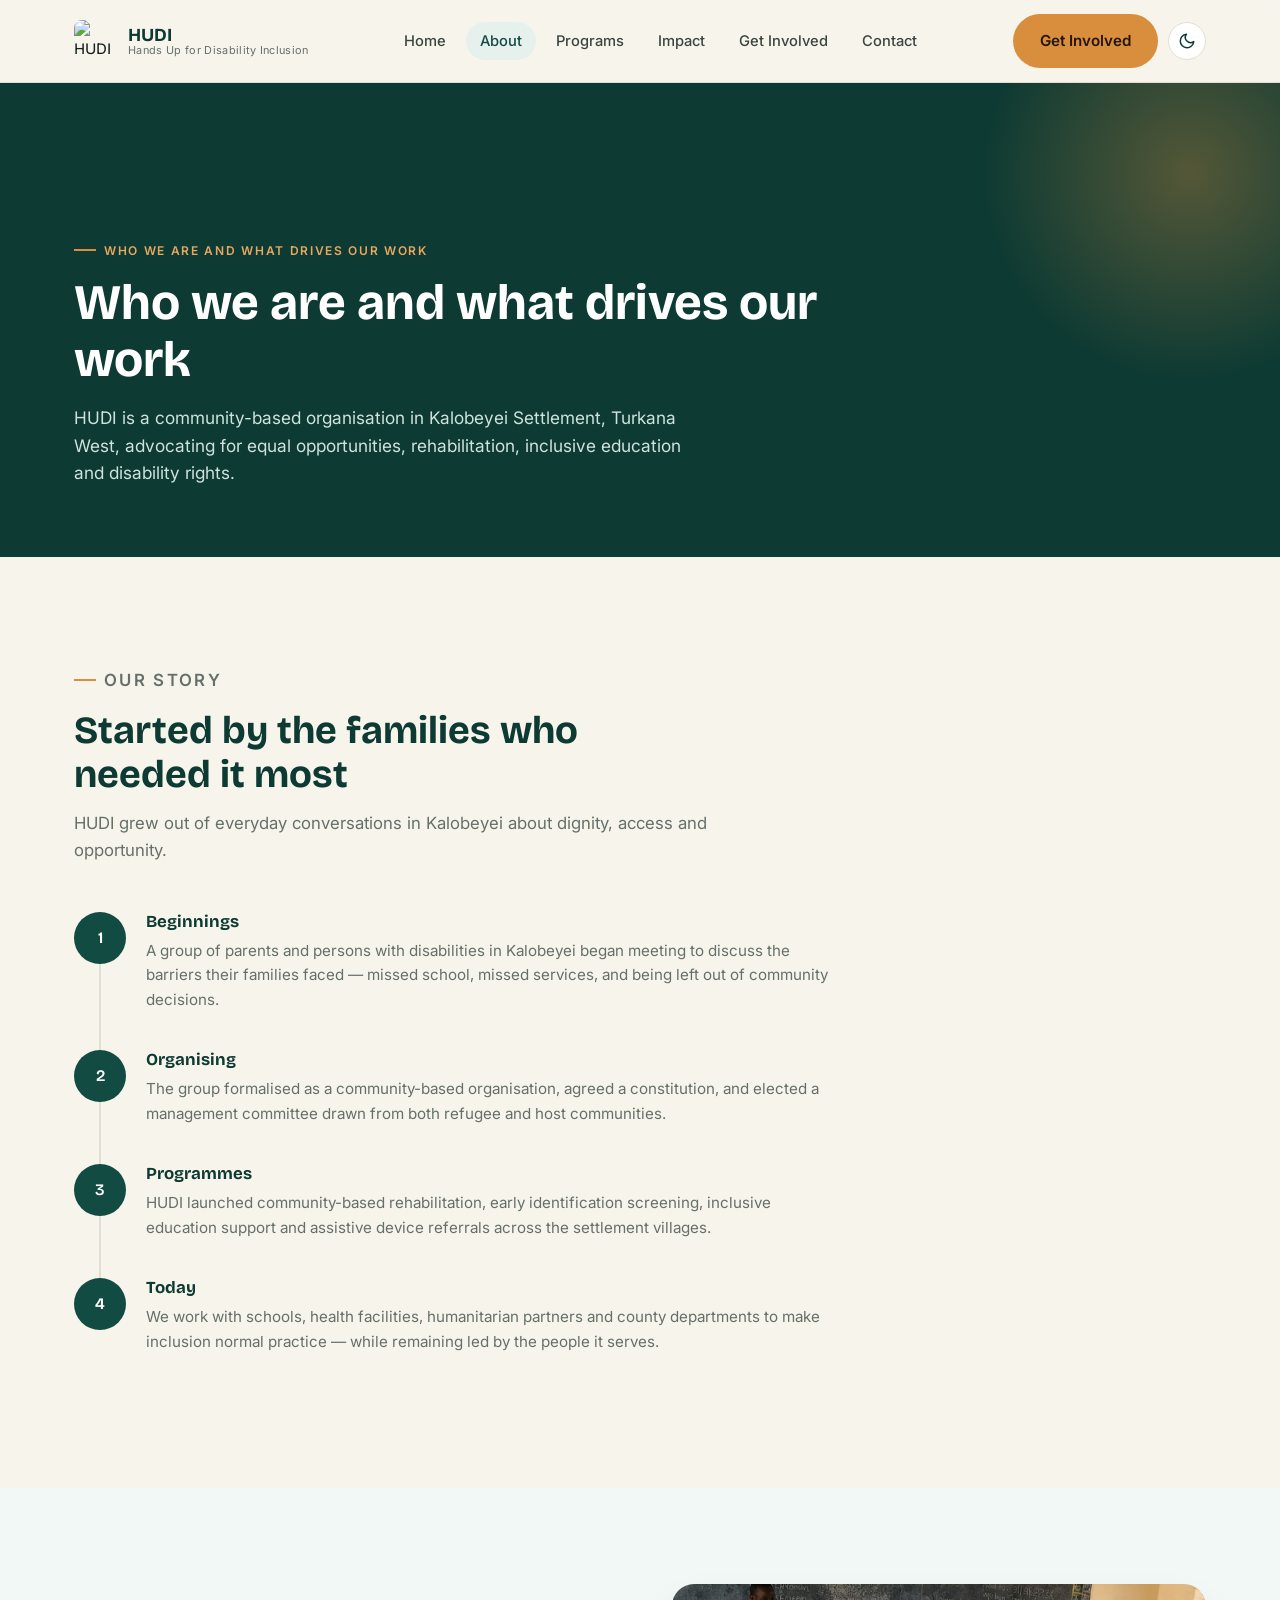
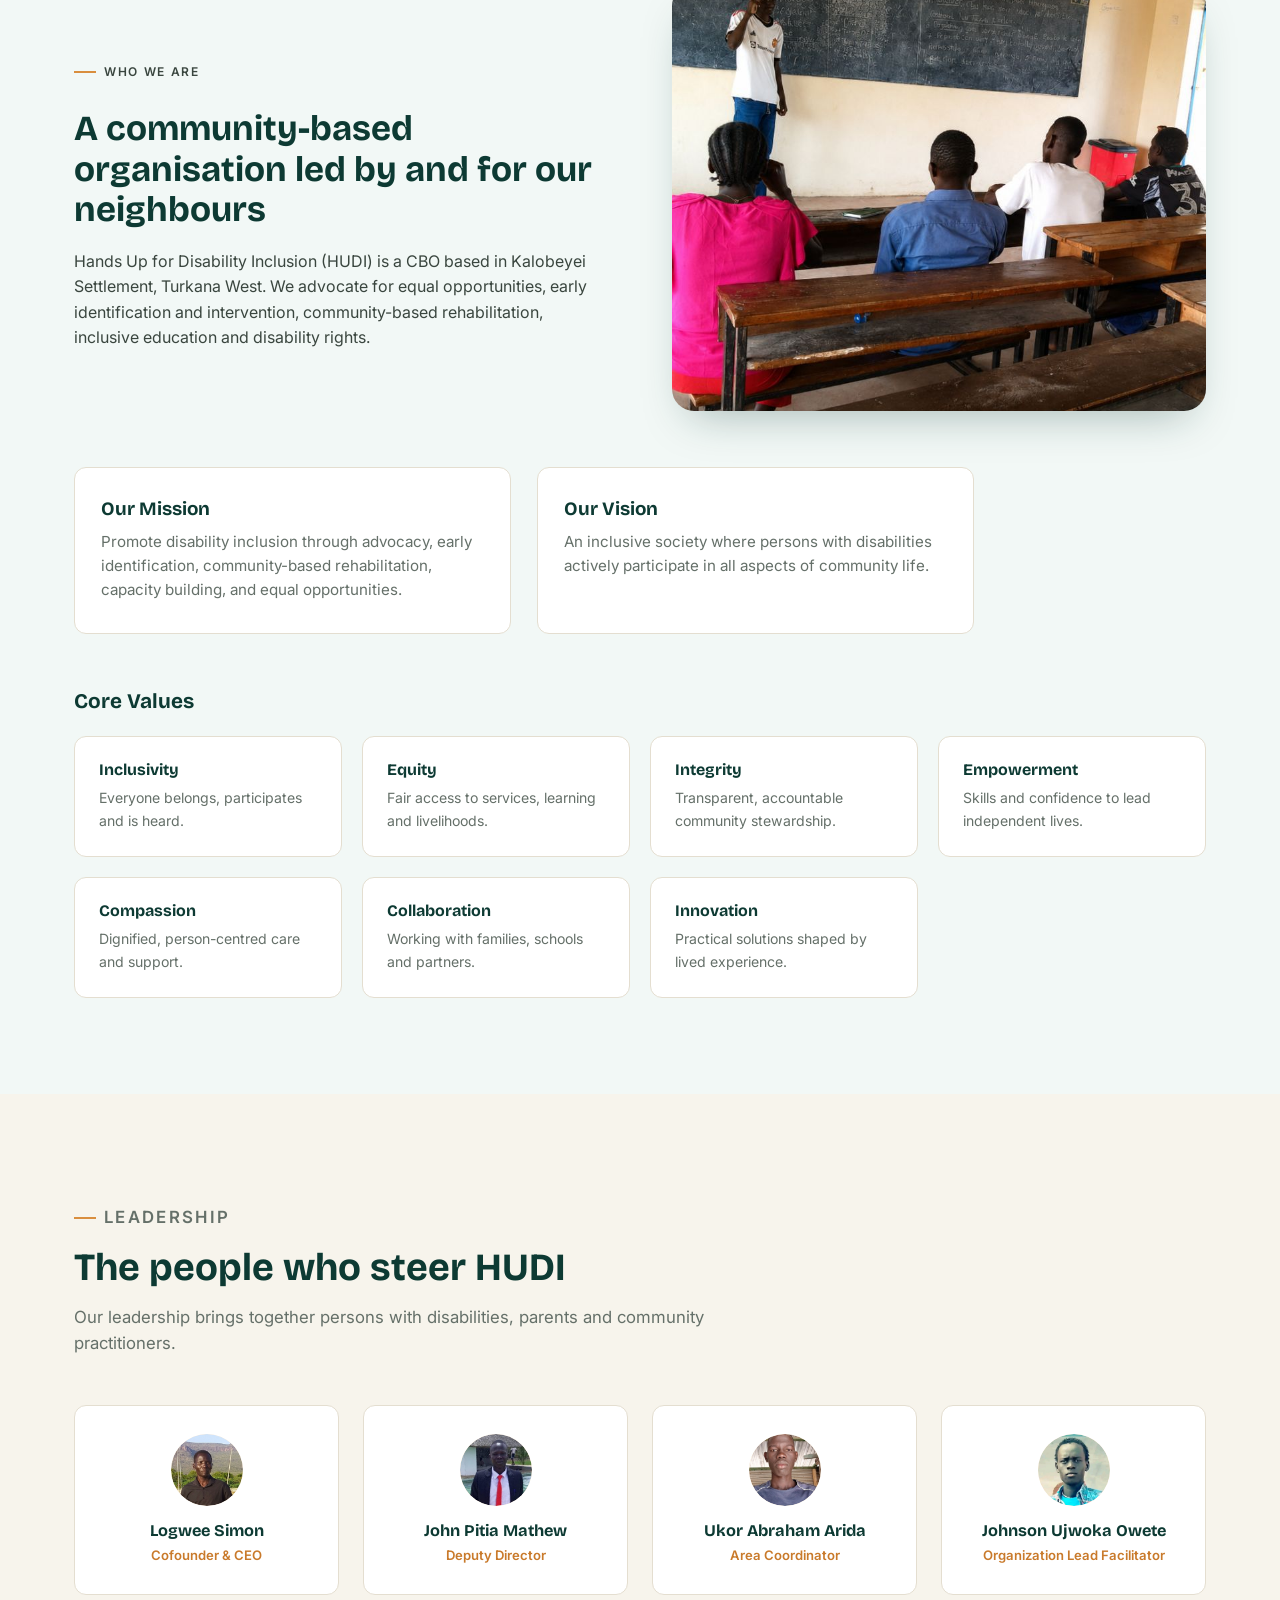
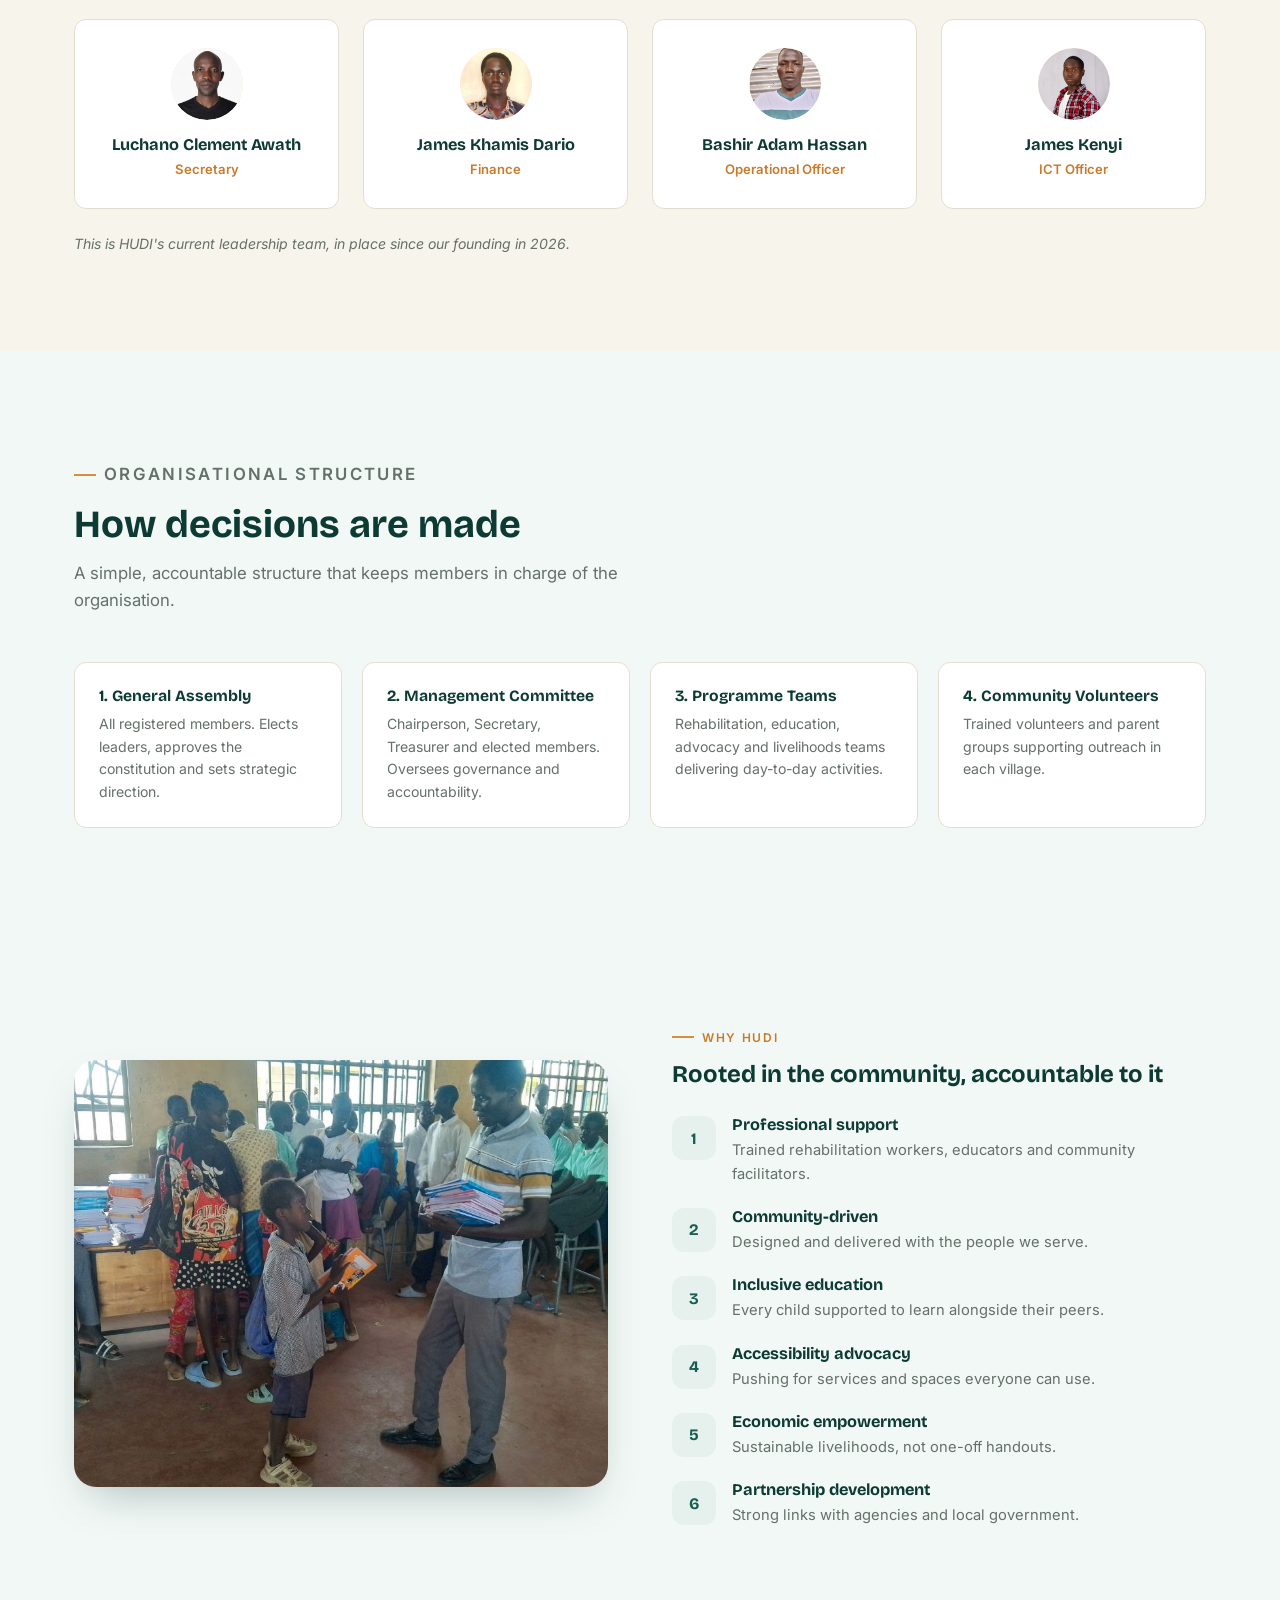
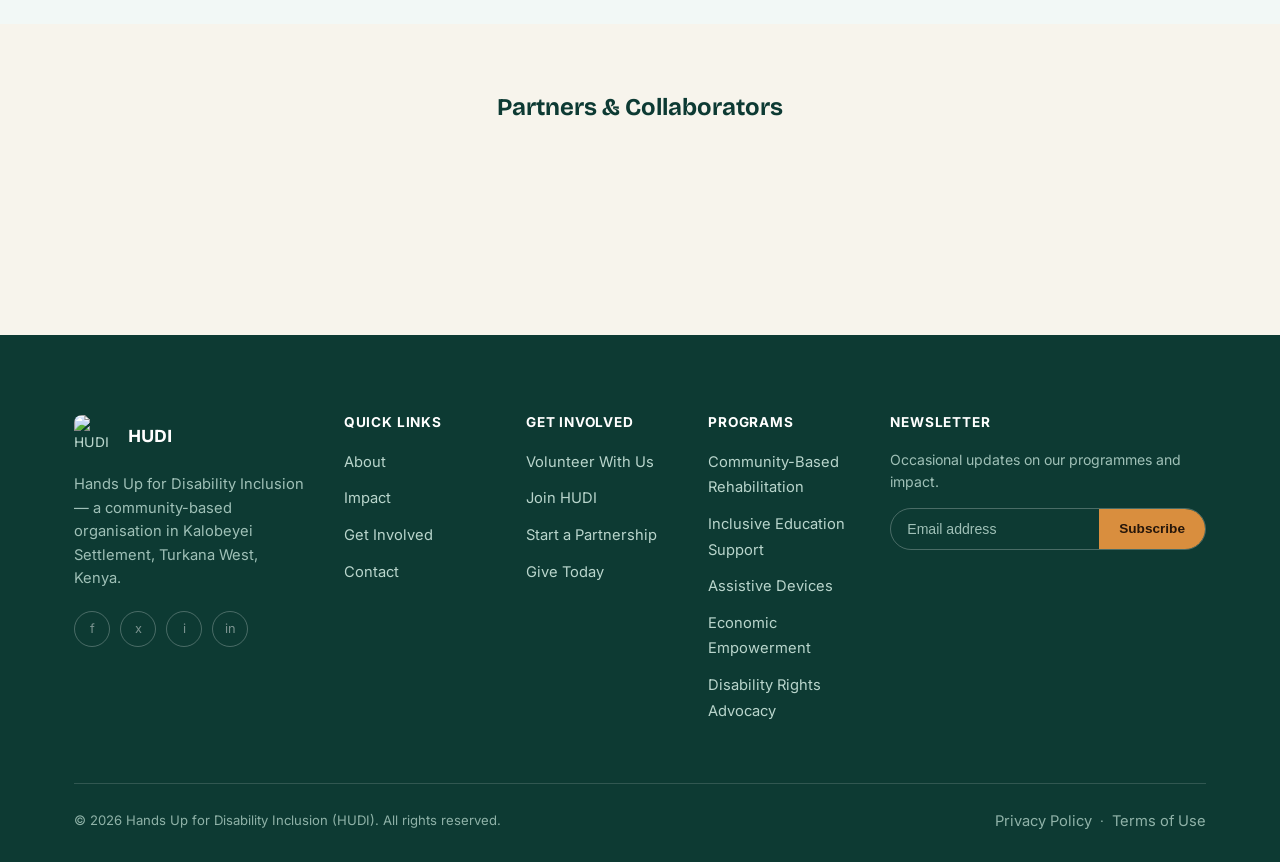
==== commit e908f445: "Update leadership caption; center payment coming-soon note on all screens; harden mobile nav so it o" ====
--- a/about.html
+++ b/about.html
@@ -157,7 +157,7 @@
       <h4>James Kenyi</h4>
       <p class="role">ICT Officer</p>
     </div></div>
-      <p class="note">Photographs will appear automatically once added to the <code>images/leaders/</code> folder using each leader's file name.</p>
+      <p class="note">This is HUDI's current leadership team, in place since our founding in 2026.</p>
     </div>
   </section>
 
--- a/style.css
+++ b/style.css
@@ -77,6 +77,7 @@
   line-height:1.6;
   -webkit-font-smoothing:antialiased;
   transition:background-color .2s ease, color .2s ease;
+  overflow-x:hidden;
 }
 img{max-width:100%;display:block;}
 a{color:inherit;text-decoration:none;}
@@ -157,11 +158,12 @@
 
 @media (max-width:920px){
   .main-nav{
-    position:fixed;inset:0 0 0 auto;width:min(320px,84%);height:100vh;
+    position:fixed;top:0;right:0;bottom:0;left:auto;width:min(320px,84%);height:100vh;
     background:var(--teal-900);padding:100px 28px 28px;
-    transform:translateX(100%);transition:transform .3s ease;
+    transform:translateX(100%);transition:transform .3s ease, visibility .3s ease;
+    visibility:hidden;z-index:60;
   }
-  .main-nav.open{transform:translateX(0);}
+  .main-nav.open{transform:translateX(0);visibility:visible;}
   .main-nav ul{flex-direction:column;gap:4px;}
   .main-nav a{color:#eef4f2;display:block;}
   .main-nav a:hover,.main-nav a.active{background:rgba(255,255,255,.1);color:#fff;}
@@ -520,6 +522,8 @@
 .info-box h4{color:var(--teal-900);font-size:1rem;}
 .info-box p{margin-top:8px;font-size:.92rem;color:var(--ink-700);}
 .info-box p+p{margin-top:10px;}
+.info-box.info-box-center{text-align:center;max-width:640px;margin-left:auto;margin-right:auto;border-left:none;border-top:4px solid var(--teal-600);}
+.info-box.info-box-center p strong{color:var(--teal-900);}
 
 /* Donation cause cards */
 .cause-grid{display:grid;grid-template-columns:repeat(auto-fit,minmax(240px,1fr));gap:22px;}
@@ -555,14 +559,14 @@
 
 /* Payment "coming soon" modal (donate page) */
 .modal-overlay{
-  position:fixed;inset:0;z-index:1000;
+  position:fixed;top:0;right:0;bottom:0;left:0;z-index:1000;
   background:rgba(11,25,22,.55);
   display:flex;align-items:center;justify-content:center;padding:20px;
 }
 .modal-overlay[hidden]{display:none;}
 .modal-box{
   background:var(--surface);border-radius:var(--radius-lg);box-shadow:var(--shadow-pop);
-  max-width:420px;width:100%;padding:32px;text-align:center;
+  max-width:420px;width:100%;margin:0 auto;padding:32px;text-align:center;
   animation:modalPop .25s ease;
 }
 @keyframes modalPop{from{opacity:0;transform:translateY(12px) scale(.98);}to{opacity:1;transform:translateY(0) scale(1);}}
